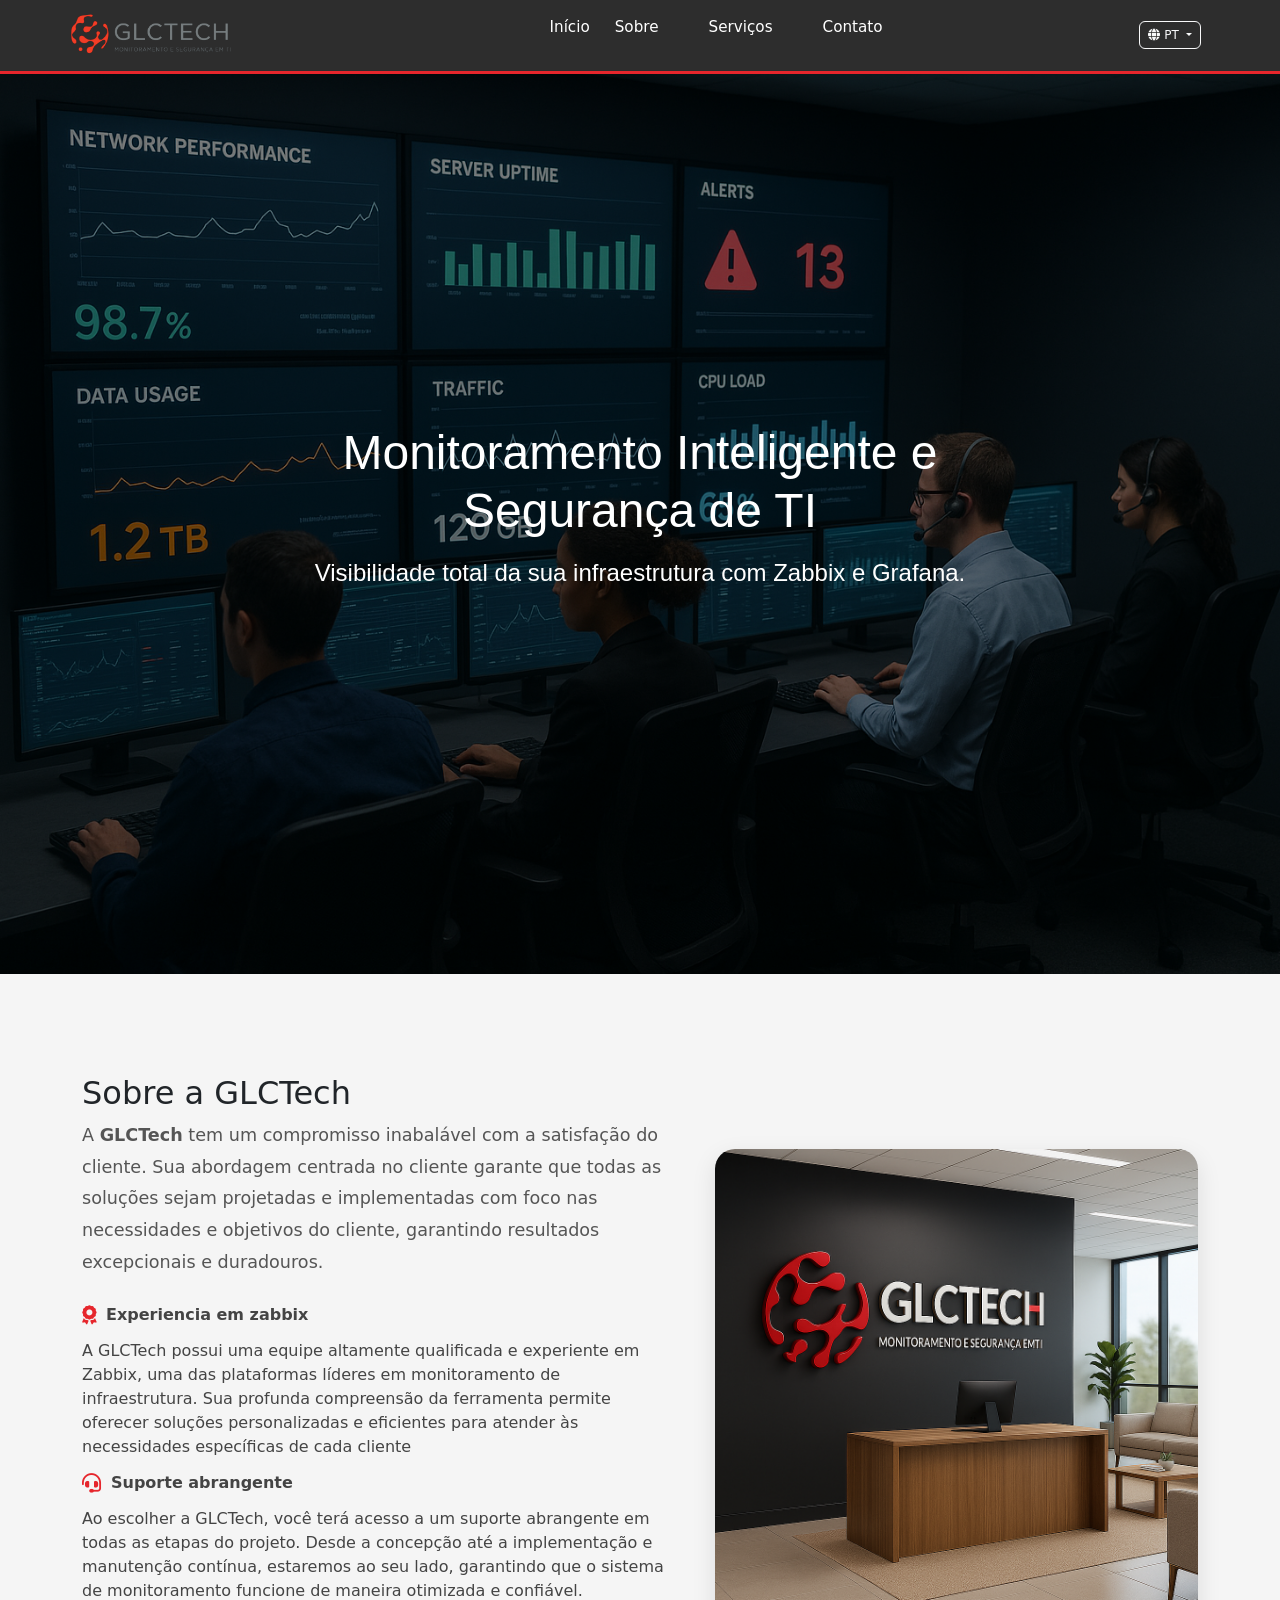
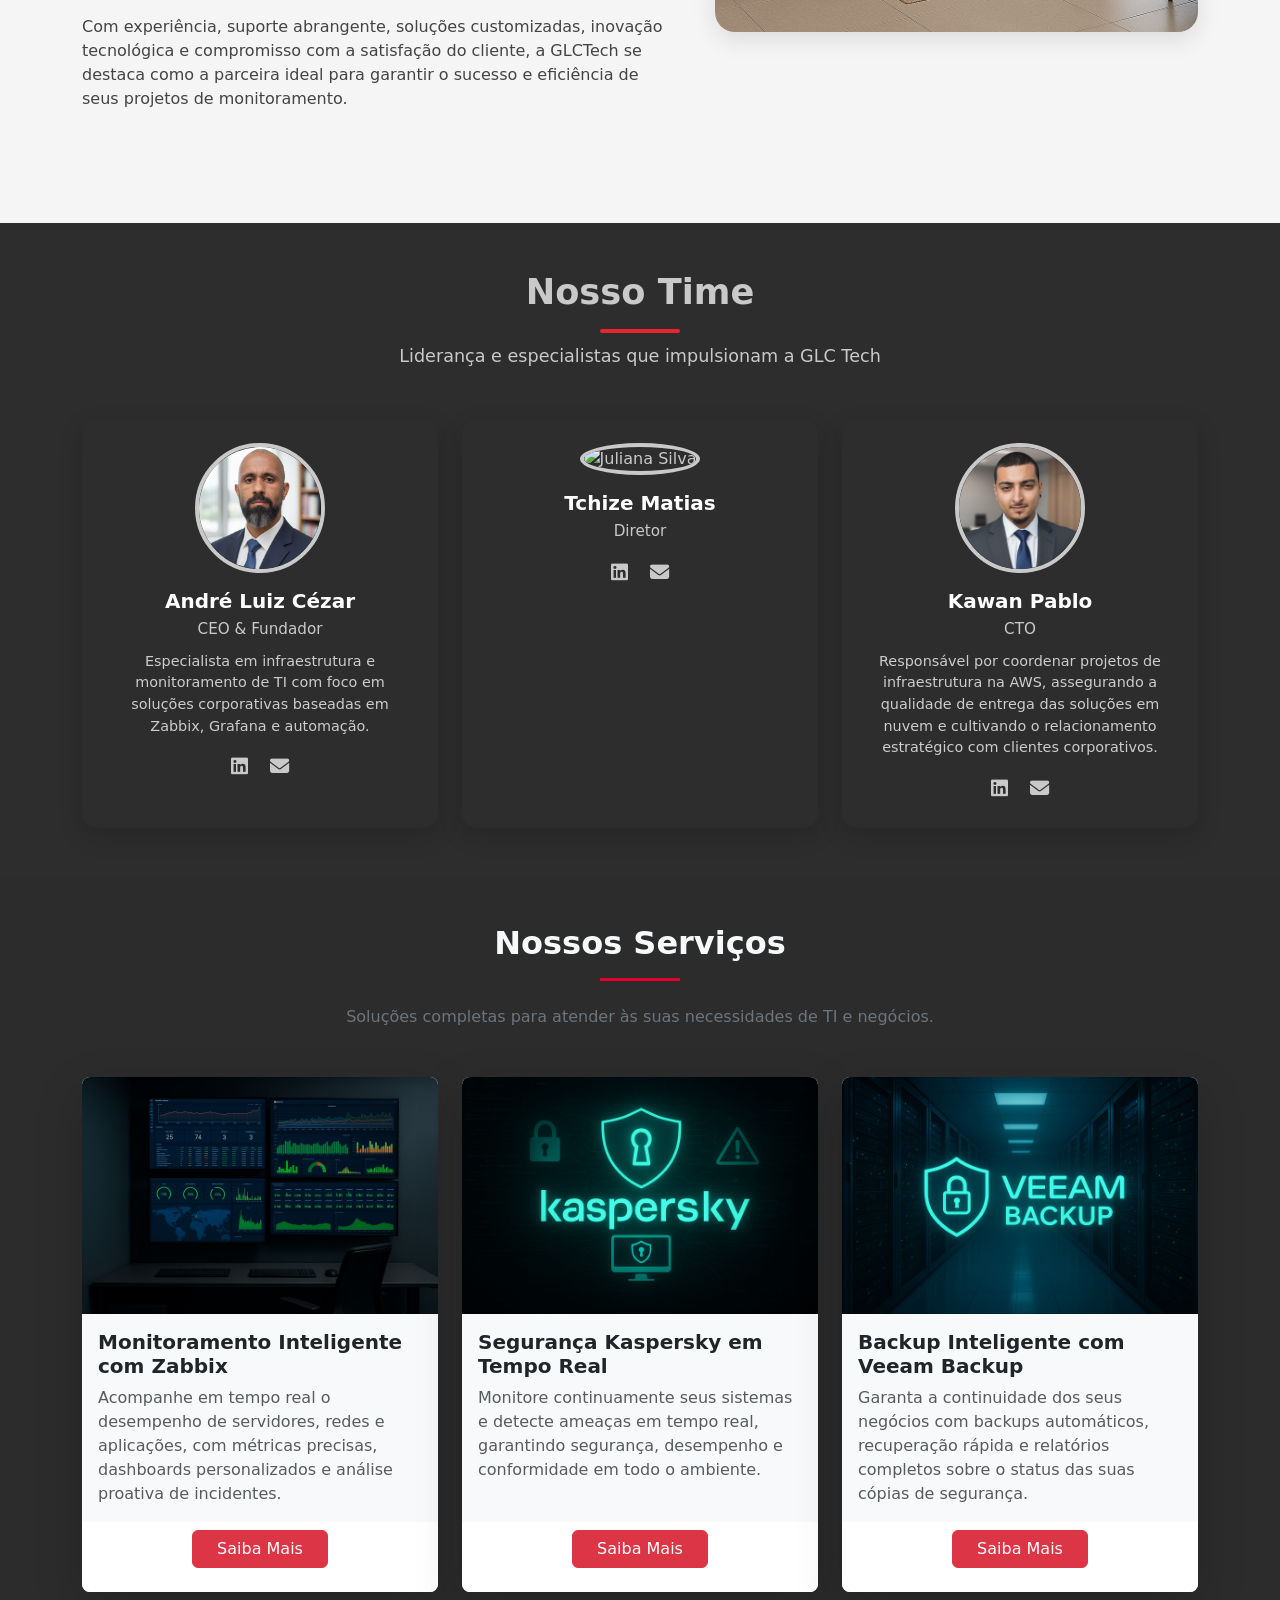
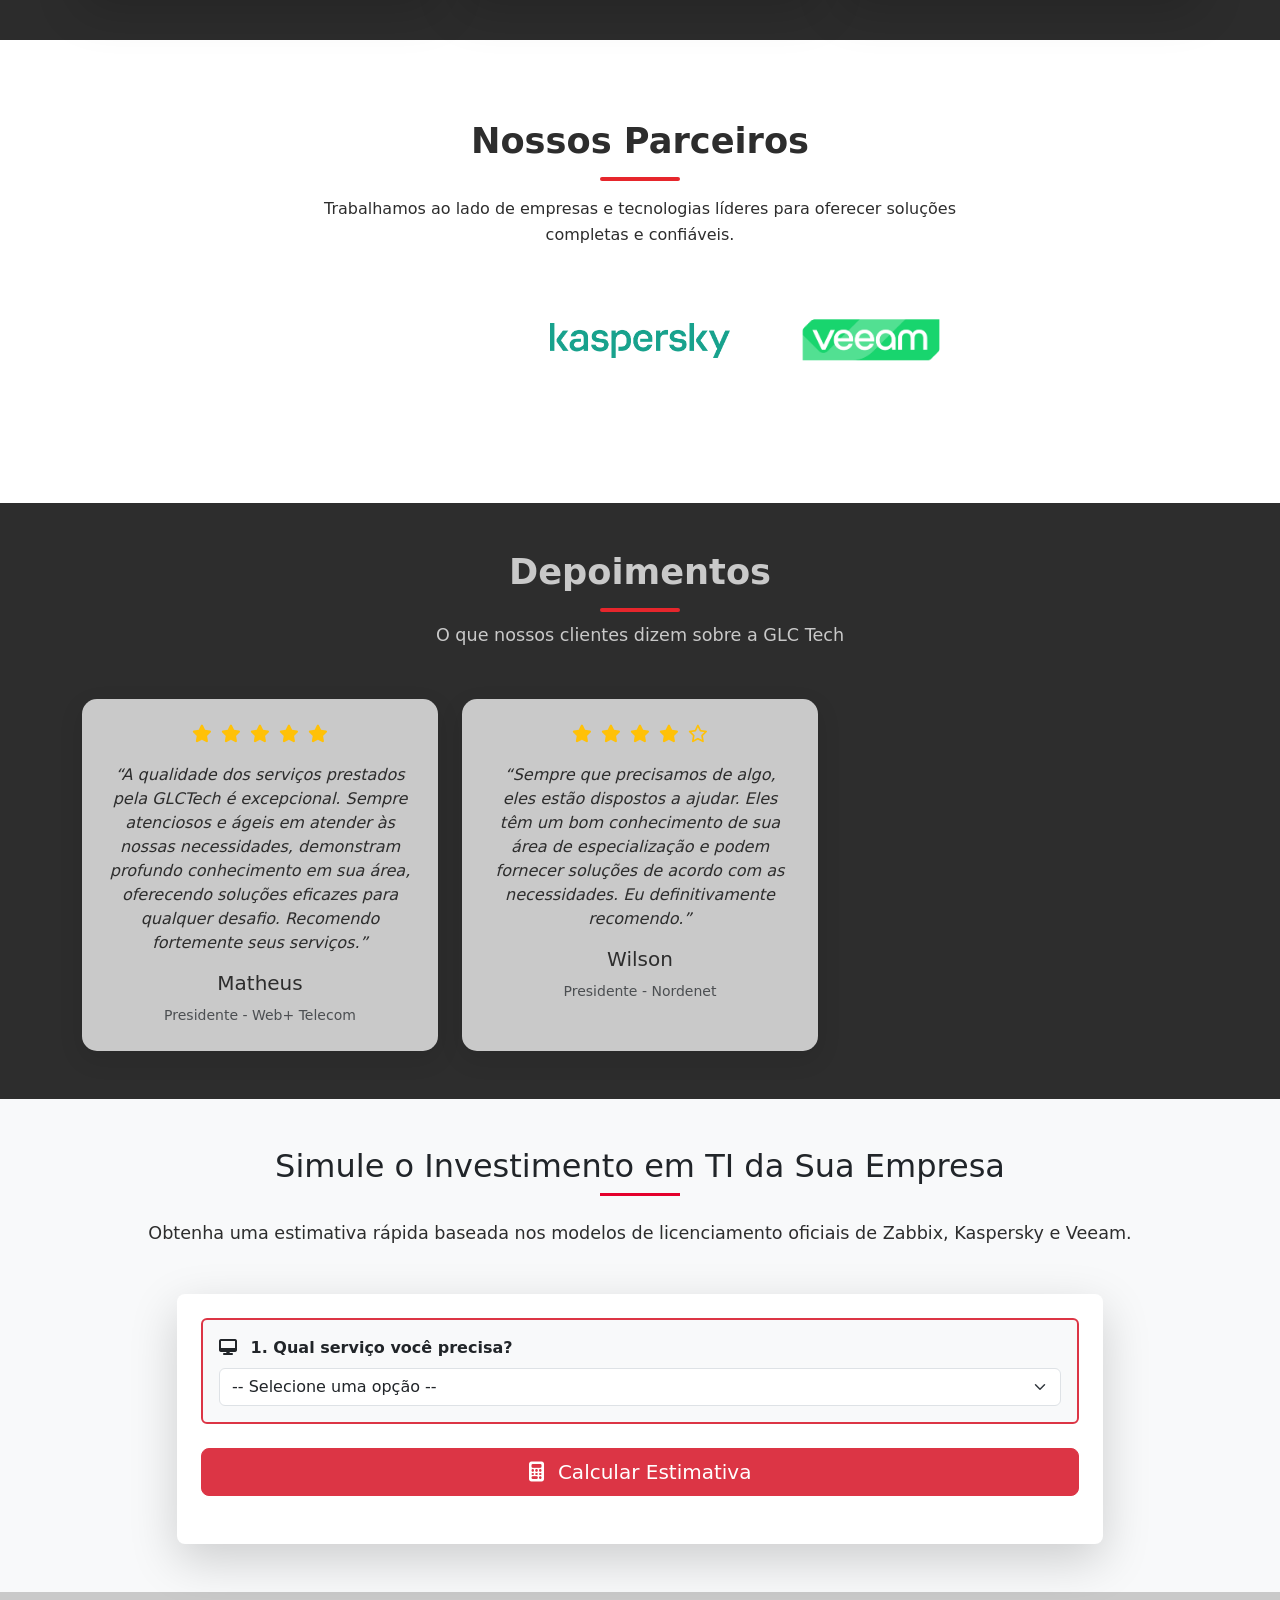
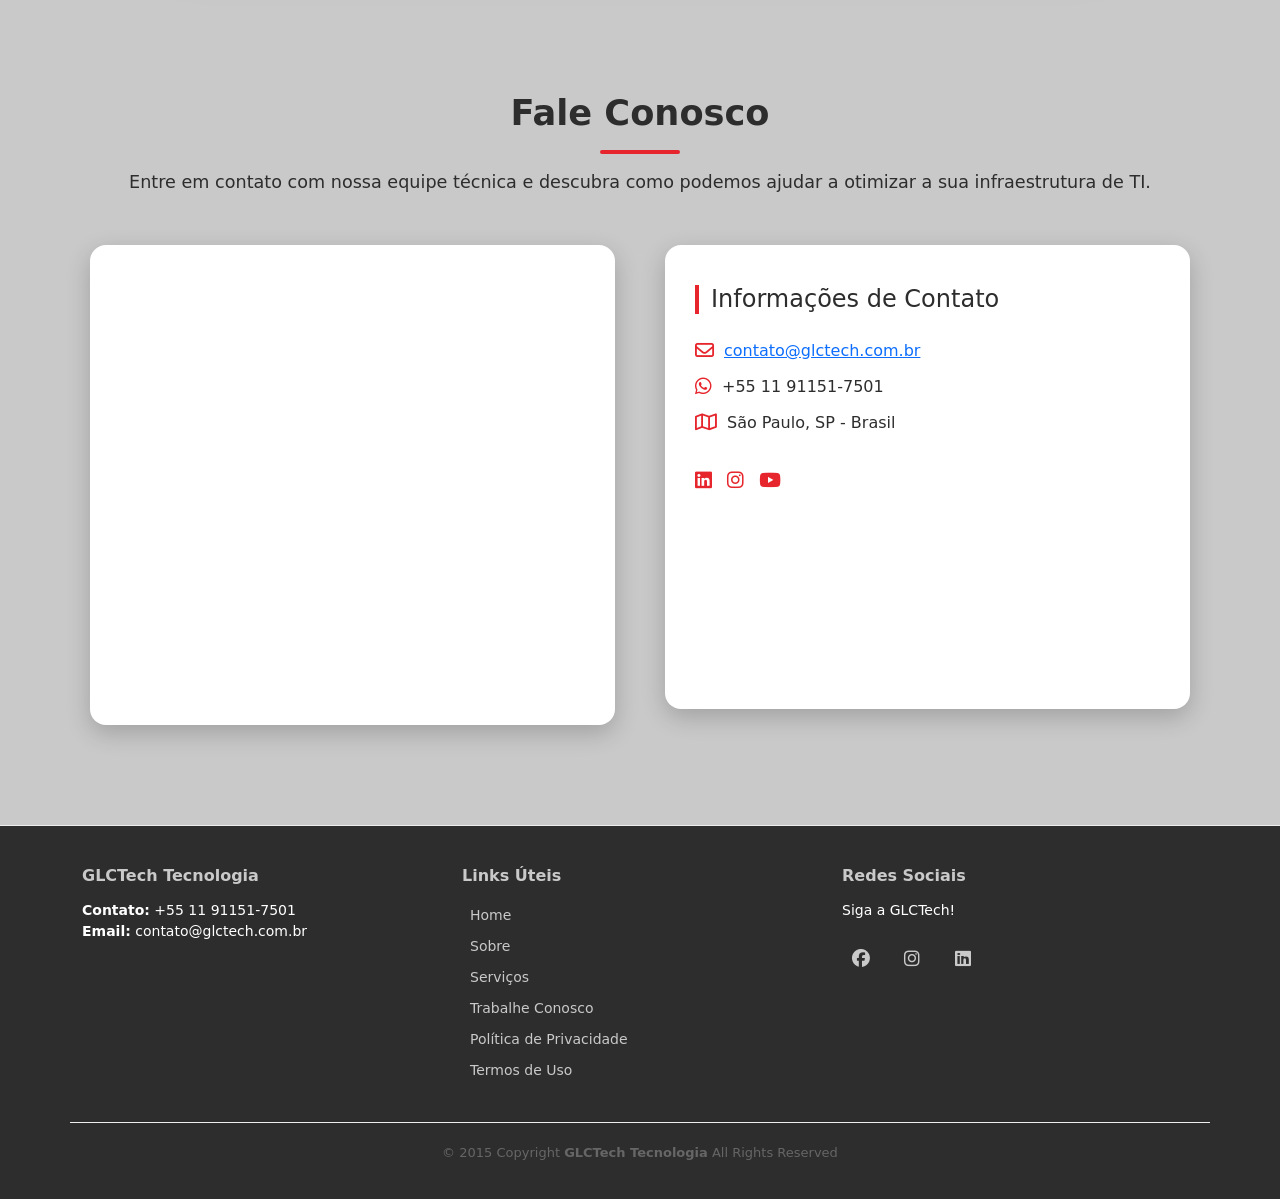
==== index.html @ 18b656df "Add files via upload" ====
<!DOCTYPE html>
<html lang="pt-BR">
<head>
  <meta charset="UTF-8" />
  <meta name="viewport" content="width=device-width, initial-scale=1" />
  <title>GLCTech Monitoramento e Segurança em TI</title>
  <link rel="stylesheet" href="./css/main.css" />
  <link rel="icon" href="./assets/logo/favicon.png" type="image/png" />
  <link rel="stylesheet" href="https://cdnjs.cloudflare.com/ajax/libs/font-awesome/6.5.0/css/all.min.css" />
  <link href="https://cdn.jsdelivr.net/npm/bootstrap@5.3.0/dist/css/bootstrap.min.css" rel="stylesheet">
  <link rel="stylesheet" href="https://cdnjs.cloudflare.com/ajax/libs/font-awesome/6.5.0/css/all.min.css">
  <meta name="viewport" content="width=device-width, initial-scale=1.0">
  <script defer src="./scripts/script.js"></script>
  <script src="https://cdn.jsdelivr.net/npm/bootstrap@5.3.0/dist/js/bootstrap.bundle.min.js"></script>

  
</head>
<body>



  

  <!-- ======= HEADER ======= -->

  
 <header class="header">
  <div class="header-container">
    <div class="logo">
      <img src="./assets/logo/logo.png" alt="GLCTECH">
    </div>

   


<!-- BOTÃO MENU HAMBÚRGUER -->
<button class="menu-toggle" aria-label="Abrir menu">
  <span></span>
  <span></span>
  <span></span>
</button>

    <!-- ======== MENU ========= -->
    <button class="menu-toggle" aria-label="Abrir menu">
  <span></span>
  <span></span>
  <span></span>
</button>

    <nav class="nav">
      <ul>
        <li><a href="#">Início</a></li>
        <li><a href="#about">Sobre</a></li>
        <li><a href="#team" hidden>Nosso Time</a></li>
        <li><a href="#services">Serviços</a></li>
        <li><a href="https://ty0ci.share.hsforms.com/2dDZ5-CdFTKektziqcbgsTQ" target="_blank" hidden>Trabalhe Conosco</a></li>
        <li><a href="#contact">Contato</a></li>
      </ul>
    </nav>
    
    <div class="dropdown me-3">
      <button class="btn btn-outline-light dropdown-toggle" type="button" data-bs-toggle="dropdown" aria-expanded="false" style="--bs-btn-padding-y: .25rem; --bs-btn-padding-x: .5rem; --bs-btn-font-size: .75rem;">
        <i class="fas fa-globe"></i> PT
      </button>
      <ul class="dropdown-menu dropdown-menu-end">
        <li><a class="dropdown-item active" href="#" data-lang="pt-BR">Português (PT-BR)</a></li>
        <li><a class="dropdown-item" href="./index_eng.html" data-lang="en-US">English (EN-US)</a></li>
      </ul>
    </div>
    </div>


    
</header>


  <main>
    <section id="hero" class="hero-slider" aria-label="Destaques principais">
      <article class="slide active" style="background-image: url('./assets/hero/noc.png');" aria-hidden="false">
        <div class="overlay"></div>
        <div class="hero-content">
          <h1>Monitoramento Inteligente e Segurança de TI</h1>
          <p>Visibilidade total da sua infraestrutura com Zabbix e Grafana.</p>
          <a href="#contact" class="btn" hidden>Entre em Contato</a>
        </div>
      </article>
      <article class="slide" style="background-image: url('images/slide2.jpg');" aria-hidden="true">
        <div class="overlay"></div>
        <div class="hero-content">
          <h1>Alertas em Tempo Real</h1>
          <p>Receba notificações imediatas sobre problemas críticos.</p>
          <a href="#contact" class="btn">Saiba Mais</a>
        </div>
      </article>
      <article class="slide" style="background-image: url('images/slide3.jpg');" aria-hidden="true">
        <div class="overlay"></div>
        <div class="hero-content">
          <h1>Relatórios Detalhados</h1>
          <p>Analise o desempenho da sua TI com gráficos claros e completos.</p>
          <a href="#services" class="btn">Veja Nossos Serviços</a>
        </div>
      </article>
      <button class="prev" aria-label="Slide anterior" hidden>&#10094;</button>
      <button class="next" aria-label="Próximo slide" hidden>&#10095;</button>
      <div class="dots" role="tablist">
        <span class="dot active" role="tab" aria-selected="true" tabindex="0" hidden></span>
        <span class="dot" role="tab" aria-selected="false" tabindex="-1" hidden></span>
        <span class="dot" role="tab" aria-selected="false" tabindex="-1" hidden></span>
      </div>
    </section>

    <!-- ======= ABOUT ======= -->

    <section id="about" class="about" aria-labelledby="about-title">
      <div class="container about-content">
        <article class="about-text" data-aos="fade-right">
          <h2 id="about-title" class="section-title">Sobre a GLCTech</h2>
            <p class="section-description">A <strong>GLCTech</strong> tem um compromisso inabalável com a satisfação do cliente. Sua abordagem centrada no cliente garante que todas as soluções sejam projetadas e implementadas com foco nas necessidades e objetivos do cliente, garantindo resultados excepcionais e duradouros.
          </p>
          <ul class="about-list" role="list">
            <li><i class="fa-solid fa-award"></i><strong>Experiencia em zabbix</strong></li><li><span>A GLCTech possui uma equipe altamente qualificada e experiente em Zabbix, uma das plataformas líderes em monitoramento de infraestrutura. Sua profunda compreensão da ferramenta permite oferecer soluções personalizadas e eficientes para atender às necessidades específicas de cada cliente</span></li>
            <li><i class="fa-solid fa-headset"></i><strong>Suporte abrangente</strong></li><li><span>Ao escolher a GLCTech, você terá acesso a um suporte abrangente em todas as etapas do projeto. Desde a concepção até a implementação e manutenção contínua, estaremos ao seu lado, garantindo que o sistema de monitoramento funcione de maneira otimizada e confiável.</span></li>
            <li> Com experiência, suporte abrangente, soluções customizadas, inovação tecnológica e compromisso com a satisfação do cliente, a GLCTech se destaca como a parceira ideal para garantir o sucesso e eficiência de seus projetos de monitoramento.</li>
          </ul>
        </article>
        <figure class="about-image" data-aos="fade-left">
          <img src="./assets/hero/escritorio.png"Equipe GLCTech monitorando sistemas" />
          <figcaption></figcaption>
        </figure>
      </div>
    </section>


    <!-- ======= Por que escolher a GLCTech ======= -->
<section id="why-glctech" class="why-section py-5" hidden>
  <div class="container">
    <div class="row align-items-center g-5">
      <!-- Imagem à esquerda -->
      <div class="col-lg-6" data-aos="fade-right">
        <img src="./assets/hero/business-8676529_1280.jpg" alt="Equipe GLCTech" class="img-fluid rounded-3 shadow-sm">
      </div>

      <!-- Conteúdo à direita -->
      <div class="col-lg-6" data-aos="fade-left">
        <div class="label text-uppercase mb-2">A Melhor Escolha</div>
        <h2 class="section-title mb-4">Por que escolher a <span>GLCTech</span></h2>

        <h5 class="fw-bold">Compromisso com a satisfação do cliente</h5>
        <p class="mb-4">
                Escolher a GLCTech é optar por uma parceira que entende que monitoramento vai muito além de alertas — trata-se de garantir a continuidade, a segurança e a eficiência dos negócios. Nossa missão é simplificar a gestão de infraestrutura, antecipar problemas e entregar soluções que realmente fazem diferença no dia a dia das empresas.        </p>

        <!-- Cards com ícones -->
        <div class="why-item d-flex align-items-start mb-4">
          <div class="icon me-3">
            <i class="fa-solid fa-user-check"></i>
          </div>
          <div>
            <h6 class="fw-bold">Especialização comprovada</h6>
            <p class="mb-0">
                 Com ampla experiência em Zabbix e outras tecnologias de monitoramento, a GLCTech domina todo o ciclo de implantação — da arquitetura à automação. Cada projeto é desenvolvido com base em boas práticas, análise de desempenho e integrações personalizadas que maximizam resultados.            </p>
          </div>
        </div>

        <div class="why-item d-flex align-items-start mb-4">
          <div class="icon me-3">
            <i class="fa-solid fa-chess"></i>
          </div>
          <div>
            <h6 class="fw-bold">Abordagem estratégica</h6>
            <p class="mb-0">
            Não entregamos apenas ferramentas: criamos estratégias de monitoramento sob medida, alinhadas aos objetivos de negócio do cliente. Nossa equipe trabalha para transformar dados em insights acionáveis, ajudando na tomada de decisões inteligentes e rápidas.
          </div>
        </div>

        <div class="why-item d-flex align-items-start mb-4">
          <div class="icon me-3">
            <i class="fa-solid fa-handshake"></i>
          </div>
          <div>
            <h6 class="fw-bold">Parceria de longo prazo</h6>
            <p class="mb-0">
            Acreditamos em relacionamentos duradouros. Por isso, oferecemos suporte técnico contínuo, atualizações proativas e acompanhamento próximo, garantindo que sua operação permaneça estável, segura e em constante evolução.          </div>
        </div>

        <div class="why-item d-flex align-items-start mb-4">
          <div class="icon me-3">
            <i class="fa-solid fa-crown"></i>
          </div>
          <div>
            <h6 class="fw-bold">Compromisso com a excelência</h6>
            <p class="mb-0">
            Na GLCTech, cada solução é planejada com qualidade, transparência e inovação. Nosso foco é entregar resultados mensuráveis, aumentar a produtividade da sua equipe e consolidar um ambiente de TI robusto e confiável.        </div>
          </div>
        <p class="mt-4">
Com expertise comprovada, suporte dedicado, soluções sob medida e inovação constante, a GLCTech se consolida como a parceira estratégica ideal para empresas que buscam alta performance, estabilidade e resultados duradouros em seus projetos de monitoramento.        </p>
      </div>
    </div>
  </div>
</section>

<!-- ============== TEAM ============-->

<section id="team" class="team py-5" >
  <div class="container">
    <h2 class="section-title text-center">Nosso Time</h2>
    <p class="section-subtitle text-center">Liderança e especialistas que impulsionam a GLC Tech</p>

    <div class="row g-4 justify-content-center">

      <!-- Card 1 -->
      <div class="col-md-4 col-sm-6">
        <div class="team-card text-center p-4 h-100">
          <div class="team-img mb-3">
            <img src="./assets/team/eu3.png" alt="André Luiz Cézar" class="img-fluid rounded-circle">
          </div>
          <h5 class="team-name">André Luiz Cézar</h5>
          <p class="team-role">CEO & Fundador</p>
          <p class="team-bio">Especialista em infraestrutura e monitoramento de TI com foco em soluções corporativas baseadas em Zabbix, Grafana e automação.</p>
          <div class="team-social mt-3">
            <a href="https://www.linkedin.com/in/andrelcezar/" aria-label="LinkedIn"><i class="fab fa-linkedin"></i></a>
            <a href="mailto:andre.cezar@glctech.com.br" aria-label="Email"><i class="fa-solid fa-envelope"></i></a>
          </div>
        </div>
      </div>

      <!-- Card 2 -->
      <div class="col-md-4 col-sm-6" >
        <div class="team-card text-center p-4 h-100">
          <div class="team-img mb-3">
            <img src="./assets/team/tchize.png" alt="Juliana Silva" class="img-fluid rounded-circle">
          </div>
          <h5 class="team-name">Tchize Matias</h5>
          <p class="team-role">Diretor</p>
          <p class="team-bio"></p>
          <div class="team-social mt-3">
            <a href="https://www.linkedin.com/in/tchize-i-do-devops/" aria-label="LinkedIn"><i class="fab fa-linkedin"></i></a>
            <a href="#" aria-label="Email"><i class="fa-solid fa-envelope"></i></a>
            
          </div>
        </div>
      </div>

      <!-- Card 3 -->
       <div class="col-md-4 col-sm-6">
        <div class="team-card text-center p-4 h-100">
          <div class="team-img mb-3">
            <img src="./assets/team/kawan.png" alt="Juliana Silva" class="img-fluid rounded-circle">
          </div>
          <h5 class="team-name">Kawan Pablo</h5>
          <p class="team-role">CTO</p>
          <p class="team-bio">Responsável por coordenar projetos de infraestrutura na AWS, assegurando a qualidade de entrega das soluções em nuvem e cultivando o relacionamento estratégico com clientes corporativos.</p>
          <div class="team-social mt-3">
             <a href="https://www.linkedin.com/in/kawan-pablo-a381b5292/" aria-label="LinkedIn"><i class="fab fa-linkedin"></i></a>
            <a href="mailto:kawan.pablo@glctech.com.br" aria-label="Email"><i class="fa-solid fa-envelope"></i></a>
            
          </div>
        </div>
      </div>

      
           <!-- <a href="#" aria-label="LinkedIn"><i class="fab fa-linkedin"></i></a>
            <a href="#" aria-label="GitHub"><i class="fab fa-github"></i></a>
            -->
          </div>
        </div>
      </div>

    </div>
  </div>
</section>
    
<!-- ======= Serviços ======= -->
<section id="services" class="py-5 text-center text-light" style="background-color: #2c2c2c;">
  <div class="container">
    <h2 class="fw-bold mb-3">Nossos Serviços</h2>
    <div class="mx-auto mb-4" style="width: 80px; height: 3px; background-color: #E4002B;"></div>
    <p class="text-secondary mb-5">
      Soluções completas para atender às suas necessidades de TI e negócios.
    </p>

    <div class="row g-4">
      <!-- Card 1 -->
      <div class="col-md-4">
        <div class="card h-100 shadow-lg border-0 rounded-3 overflow-hidden">
          <img src="./assets/services/monitoring.png" class="card-img-top" alt="Segurança de Redes">
          <div class="card-body bg-light text-start">
            <h5 class="card-title text-dark fw-semibold">Monitoramento Inteligente com Zabbix</h5>
            <p class="card-text text-muted">
              Acompanhe em tempo real o desempenho de servidores, redes e aplicações, com métricas precisas, dashboards personalizados e análise proativa de incidentes.
            </p>
          </div>
          <div class="card-footer bg-white border-0 text-center pb-4">
            <a href="./zabbix.html" target="_blank" class="btn btn-danger px-4">Saiba Mais</a>
          </div>
        </div>
      </div>

      <!-- Card 2 -->
      <div class="col-md-4">
        <div class="card h-100 shadow-lg border-0 rounded-3 overflow-hidden">
          <img src="./assets/services/kaspersky.png" class="card-img-top" alt="Segurança de Redes">
          <div class="card-body bg-light text-start">
            <h5 class="card-title text-dark fw-semibold">Segurança Kaspersky em Tempo Real</h5>
            <p class="card-text text-muted">
              Monitore continuamente seus sistemas e detecte ameaças em tempo real, garantindo segurança, desempenho e conformidade em todo o ambiente.
            </p>
          </div>
          <div class="card-footer bg-white border-0 text-center pb-4">
            <a href="./kaspersky.html" class="btn btn-danger px-4" target="_blank">Saiba Mais</a>
          </div>
        </div>
      </div>

      <!-- Card 3 -->
      <div class="col-md-4">
        <div class="card h-100 shadow-lg border-0 rounded-3 overflow-hidden">
          <img src="./assets/services/veeam.png" class="card-img-top" alt="Consultoria em TI">
          <div class="card-body bg-light text-start">
            <h5 class="card-title text-dark fw-semibold">Backup Inteligente com Veeam Backup</h5>
            <p class="card-text text-muted">
              Garanta a continuidade dos seus negócios com backups automáticos, recuperação rápida e relatórios completos sobre o status das suas cópias de segurança.
            </p>
          </div>
          <div class="card-footer bg-white border-0 text-center pb-4">
            <a href="./veeam.html" class="btn btn-danger px-4" target="_blank">Saiba Mais</a>
          </div>
        </div>
      </div>
    </div>
  </div>
</section>
</section>





     <!-- ======= PARTNERS ======= -->

    <section id="partners" class="partners" aria-labelledby="partners-title">
      <div class="container">
        <h2 id="partners-title" class="section-title">Nossos Parceiros</h2>
        <p class="section-subtitle">Trabalhamos ao lado de empresas e tecnologias líderes para oferecer soluções completas e confiáveis.</p>
        <div class="partners-logos" role="list">
          <div class="partner" role="listitem"><img src="" alt="Parceiro 1" hidden/></div>
          <div class="partner" role="listitem"><img src="" alt="Parceiro 2" hidden/></div>
          <div class="partner" role="listitem"><img src="./assets/partner/client-2.png" alt="Parceiro 3" /></div>
          <div class="partner" role="listitem"><img src="./assets/partner/client-4.png" alt="Parceiro 4" /></div>
          <div class="partner" role="listitem"><img src="" alt="Parceiro 5" hidden/></div>
          <div class="partner" role="listitem"><img src="" alt="Parceiro 6" hidden/></div>
          
        </div>
      </div>
    </section>


    <!-- ========= Testmonials ===========-->



    <section id="testimonials" class="testimonials py-5">
  <div class="container">
    <h2 class="section-title text-center">Depoimentos</h2>
    <p class="section-subtitle text-center">O que nossos clientes dizem sobre a GLC Tech</p>

    <div class="col-md-4" hidden>
        <div class="testimonial-card text-center p-4 h-100">
          <div class="stars mb-3">
            <i class="fas fa-star text-warning"></i>
            <i class="fas fa-star text-warning"></i>
            <i class="fas fa-star text-warning"></i>
            <i class="fas fa-star text-warning"></i>
            <i class="far fa-star text-warning"></i>
          </div>
          <p class="testimonial-text">
            “Sempre que precisamos de algo, eles estão dispostos a ajudar. Eles têm um bom conhecimento de sua área de especialização e podem fornecer soluções de acordo com as necessidades. Eu definitivamente recomendo.”
          </p>
          <h5 class="mt-3">Wilson</h5>
          <small class="text-muted">Presidente - Nordenet</small>
        </div>
      </div>

    <div class="row g-4">
      <div class="col-md-4">
        <div class="testimonial-card text-center p-4 h-100">
          <div class="stars mb-3">
            <i class="fas fa-star text-warning"></i>
            <i class="fas fa-star text-warning"></i>
            <i class="fas fa-star text-warning"></i>
            <i class="fas fa-star text-warning"></i>
            <i class="fas fa-star text-warning"></i>
          </div>
          <p class="testimonial-text">
            “A qualidade dos serviços prestados pela GLCTech é excepcional. Sempre atenciosos e ágeis em atender às nossas necessidades, demonstram profundo conhecimento em sua área, oferecendo soluções eficazes para qualquer desafio. Recomendo fortemente seus serviços.”
          </p>
          <h5 class="mt-3">Matheus</h5>
          <small class="text-muted">Presidente - Web+ Telecom</small>
        </div>
      </div>

      <div class="col-md-4">
        <div class="testimonial-card text-center p-4 h-100">
          <div class="stars mb-3">
            <i class="fas fa-star text-warning"></i>
            <i class="fas fa-star text-warning"></i>
            <i class="fas fa-star text-warning"></i>
            <i class="fas fa-star text-warning"></i>
            <i class="far fa-star text-warning"></i>
          </div>
          <p class="testimonial-text">
            “Sempre que precisamos de algo, eles estão dispostos a ajudar. Eles têm um bom conhecimento de sua área de especialização e podem fornecer soluções de acordo com as necessidades. Eu definitivamente recomendo.”
          </p>
          <h5 class="mt-3">Wilson</h5>
          <small class="text-muted">Presidente - Nordenet</small>
        </div>
      </div>

      <div class="col-md-4" hidden>
        <div class="testimonial-card text-center p-4 h-100">
          <div class="stars mb-3">
            <i class="fas fa-star text-warning"></i>
            <i class="fas fa-star text-warning"></i>
            <i class="fas fa-star text-warning"></i>
            <i class="fas fa-star text-warning"></i>
            <i class="fas fa-star-half-alt text-warning"></i>
          </div>
          <p class="testimonial-text">
            “Excelente consultoria. Além do monitoramento, nos ajudaram a otimizar custos e melhorar a segurança de rede com Kaspersky.”
          </p>
          <h5 class="mt-3">Juliana Pires</h5>
          <small class="text-muted">CTO — GlobalSystems</small>
        </div>
      </div>
    </div>
  </div>
</section>

<!-- ========= BLOG =========== -->

<section id="blog" class="blog-section" aria-labelledby="blog-title" hidden>
  <div class="container">
    <h2 id="blog-title" class="section-title">Últimas Novidades</h2>
    <p class="section-subtitle">
      Confira artigos, tutoriais e insights sobre monitoramento, segurança e infraestrutura de TI.
    </p>

    <div class="row g-4" id="rss-blog-posts">

      <div class="col-lg-4 col-md-6">
        <article class="blog-post-card h-100">
          <div class="card-body">
            <span class="post-date">01 de Janeiro, 2025</span>
            <h5 class="card-title">Título de Exemplo do Post do Blog</h5>
            <p class="card-text">
              Este é um resumo da postagem. O script de leitura do RSS Feed irá preencher este conteúdo dinamicamente com os últimos posts do seu blog.
            </p>
            <a href="URL_DO_POST_AQUI" class="read-more" target="_blank">
              Leia Mais <i class="fa-solid fa-arrow-right-long"></i>
            </a>
          </div>
        </article>
      </div>

      <div class="col-lg-4 col-md-6">
        <article class="blog-post-card h-100">
          <div class="card-body">
            <span class="post-date">15 de Dezembro, 2024</span>
            <h5 class="card-title">Como Implementar Monitoramento Zabbix Eficiente</h5>
            <p class="card-text">
              Descubra os passos essenciais e as melhores práticas para uma implementação de sucesso, garantindo visibilidade total da sua infraestrutura.
            </p>
            <a href="#" class="read-more" target="_blank">
              Leia Mais <i class="fa-solid fa-arrow-right-long"></i>
            </a>
          </div>
        </article>
      </div>

      <div class="col-lg-4 col-md-6">
        <article class="blog-post-card h-100">
          <div class="card-body">
            <span class="post-date">28 de Novembro, 2024</span>
            <h5 class="card-title">As Novidades em Segurança Cibernética para 2025</h5>
            <p class="card-text">
              Preparamos um resumo das principais tendências e desafios que as empresas enfrentarão no próximo ano e como se proteger.
            </p>
            <a href="#" class="read-more" target="_blank">
              Leia Mais <i class="fa-solid fa-arrow-right-long"></i>
            </a>
          </div>
        </article>
      </div>
    </div>
    <div class="text-center mt-5">
      <a href="URL_DO_SEU_BLOG_COMPLETO" class="btn btn-danger px-4 py-2" target="_blank" style="background-color: var(--red); color: var(--white);">
        Ver Todos os Posts <i class="fa-solid fa-book-open-reader ms-2"></i>
      </a>
    </div>

  </div>
</section>


<!-- =========CALCULADORA ========-->


<section id="calculator" class="py-5" style="background-color: #f8f9fa;">
  <div class="container">
    <h2 class="section-title text-center">Simule o Investimento em TI da Sua Empresa</h2>
    <div class="mx-auto mb-4" style="width: 80px; height: 3px; background-color: #E4002B;"></div>
    <p class="section-subtitle text-center mb-5">
      Obtenha uma estimativa rápida baseada nos modelos de licenciamento oficiais de Zabbix, Kaspersky e Veeam.
    </p>

    <div class="row justify-content-center">
      <div class="col-lg-10">
        <div class="card p-4 shadow-lg border-0 rounded-3">
          <form id="serviceCalculatorForm">
            <div class="row g-4 mb-4">
              <div class="col-md-12">
                <div class="card h-100 p-3 bg-light border-danger border-2">
                  <label for="serviceType" class="form-label fw-bold"><i class="fas fa-desktop me-2"></i> 1. Qual serviço você precisa?</label>
                  <select class="form-select" id="serviceType" required>
                    <option value="">-- Selecione uma opção --</option>
                    <option value="zabbix">Monitoramento Zabbix (Serviço)</option>
                    <option value="kaspersky">Segurança Kaspersky (Licença)</option>
                    <option value="veeam">Backup Veeam (Licença VUL)</option>
                  </select>
                </div>
              </div>

              <div class="col-md-12" id="environmentFieldContainer" style="display: none;">
                <div class="card h-100 p-3 bg-light border-danger border-2">
                  <label for="environmentType" class="form-label fw-bold"><i class="fas fa-cloud me-2"></i> 2. Qual o ambiente de monitoramento?</label>
                  <select class="form-select" id="environmentType">
                    <option value="">-- Selecione o ambiente --</option>
                    <option value="onpremises">On-premises (Local)</option>
                    <option value="cloud">Cloud (AWS, Azure, GCP)</option>
                  </select>
                </div>
              </div>
            </div>
            
            <div id="zabbixFieldsContainer" style="display: none;">
                <h4 class="text-danger mb-3 mt-4">Detalhes do Serviço Zabbix</h4>

                <div id="zabbixOnPremFields" style="display: none;" class="row g-3 mb-4 p-3 border rounded">
                    <label class="form-label fw-bold text-dark"><i class="fas fa-server me-2"></i> 3. Ativos para Monitoramento (On-premises)</label>
                    <div class="col-md-3">
                        <label for="qtdServersOnPrem" class="form-label">Servidores (OS/VMs)</label>
                        <input type="number" class="form-control" id="qtdServersOnPrem" min="0" value="0">
                    </div>
                    <div class="col-md-3">
                        <label for="qtdRouters" class="form-label">Roteadores/Switches</label>
                        <input type="number" class="form-control" id="qtdRouters" min="0" value="0">
                    </div>
                    <div class="col-md-3">
                        <label for="qtdServices" class="form-label">Serviços/Aplicações</label>
                        <input type="number" class="form-control" id="qtdServices" min="0" value="0">
                    </div>
                    <div class="col-md-3">
                        <label for="qtdLinks" class="form-label">Links de Internet</label>
                        <input type="number" class="form-control" id="qtdLinks" min="0" value="0">
                    </div>
                    <div class="col-md-12 mt-3">
                      <small class="text-muted">A quantidade de ativos define o número estimado de dias de implementação (consultoria).</small>
                    </div>
                </div>

                <div id="zabbixCloudFields" style="display: none;" class="row g-3 mb-4 p-3 border rounded">
                    <label class="form-label fw-bold text-dark"><i class="fas fa-cloud me-2"></i> 3. Ativos para Monitoramento (Cloud)</label>
                    <div class="col-md-6">
                        <label for="qtdServersCloud" class="form-label">Servidores/Instâncias (EC2, VMs, etc.)</label>
                        <input type="number" class="form-control" id="qtdServersCloud" min="0" value="0">
                    </div>
                    <div class="col-md-12 mt-3">
                      <small class="text-muted">Inclui a complexidade de integração com APIs Cloud e recursos críticos.</small>
                    </div>
                </div>
            </div>

            <div id="kasperskyFields" style="display: none;" class="p-3 border rounded mb-4">
                <h4 class="text-danger mb-3 mt-0">Detalhes do Licenciamento Kaspersky (Portfólio PME/Corporativo)</h4>
                <div class="row g-3">
                    <div class="col-md-6">
                        <label for="qtdKasperskyEndpoints" class="form-label fw-bold"><i class="fas fa-users me-2"></i> 3. Quantidade de Endpoints/Usuários</label>
                        <input type="number" class="form-control" id="qtdKasperskyEndpoints" min="1" value="10">
                        <small class="text-muted">A licença Small Business Security é indicada para até 25 usuários. Acima, use as opções Next.</small>
                    </div>
                    <div class="col-md-6">
                        <label for="kasperskyTier" class="form-label fw-bold"><i class="fas fa-shield-alt me-2"></i> 4. Nível de Proteção (Tier)</label>
                        <select class="form-select" id="kasperskyTier">
                            <option value="0.5">Small Business Security (Proteção Básica, Até 25 Usuários)</option>
                            <option value="1.0">Next EDR Foundations (Proteção Essencial e Gerenciamento)</option>
                            <option value="1.5">Next EDR Optimum (EDR, Controle e Automação)</option>
                            <option value="2.0">Next XDR Optimum (Segurança Híbrida e XDR Avançado)</option>
                        </select>
                    </div>
                    <div class="col-md-6">
                      <label for="kasperskyPeriod" class="form-label fw-bold"><i class="fas fa-calendar-alt me-2"></i> 5. Período de Licenciamento (em Anos)</label>
                      <input type="number" class="form-control" id="kasperskyPeriod" min="1" max="3" value="1">
                    </div>
                </div>
            </div>

            <div id="veeamFields" style="display: none;" class="p-3 border rounded mb-4">
                <h4 class="text-danger mb-3 mt-0">Detalhes do Licenciamento Veeam (VUL)</h4>
                <div class="row g-3">
                    <div class="col-md-6">
                        <label for="qtdVeeamVMs" class="form-label fw-bold"><i class="fas fa-server me-2"></i> 3. VMs, Servidores Físicos ou Cloud</label>
                        <input type="number" class="form-control" id="qtdVeeamVMs" min="0" value="10">
                        <small class="text-muted">1 Workload = 1 Licença VUL.</small>
                    </div>
                    <div class="col-md-6">
                        <label for="qtdVeeamWorkstations" class="form-label fw-bold"><i class="fas fa-desktop me-2"></i> 4. Workstations / Endpoints</label>
                        <input type="number" class="form-control" id="qtdVeeamWorkstations" min="0" value="0">
                        <small class="text-muted">3 Workstations = 1 Licença VUL.</small>
                    </div>
                    
                    <div class="col-md-6">
                        <label for="veeamTier" class="form-label fw-bold"><i class="fas fa-layer-group me-2"></i> 5. Nível de Edição (Veeam Data Platform)</label>
                        <select class="form-select" id="veeamTier">
                            <option value="1.0">Foundation (Backup Essencial)</option>
                            <option value="1.5">Advanced (Recursos Estendidos e Imutabilidade)</option>
                            <option value="2.0">Premium (Máxima Funcionalidade e Recuperação Instantânea)</option>
                        </select>
                    </div>
                    
                    <div class="col-md-6">
                      <label for="veeamPeriod" class="form-label fw-bold"><i class="fas fa-calendar-alt me-2"></i> 6. Período de Licenciamento (em Anos)</label>
                      <input type="number" class="form-control" id="veeamPeriod" min="1" max="5" value="1">
                    </div>
                </div>
            </div>

            <div class="d-grid mb-4">
              <button type="submit" class="btn btn-danger btn-lg"><i class="fas fa-calculator me-2"></i> Calcular Estimativa</button>
            </div>
          </form>

          <div id="calculationResult" class="mt-4 p-4 rounded text-center border-danger border-3" style="display: none; background-color: #fff3f3;">
            <h4 class="text-dark fw-bold">Seu Investimento Estimado:</h4>
            <p class="h1 text-danger fw-bolder" id="estimatedValue">R$ 0,00</p>
            <p class="small text-muted mt-3" id="resultNote">
              * Este valor é uma **estimativa inicial**. Para um orçamento oficial e detalhado, entre em contato.
            </p>
            <a href="#contact" class="btn btn-outline-danger btn-sm mt-2"><i class="fas fa-paper-plane me-2"></i> Solicitar Orçamento Oficial</a>
          </div>
        </div>
      </div>
    </div>
  </div>
</section>

     <!-- ======= CONTACT ======= -->

    <section id="contact" class="contact" aria-labelledby="contact-title">
      <div class="container">
        <h2 id="contact-title" class="section-title">Fale Conosco</h2>
        <p class="section-subtitle">Entre em contato com nossa equipe técnica e descubra como podemos ajudar a otimizar a sua infraestrutura de TI.</p>
        <div class="contact-grid">
          <form class="contact-form" aria-label="Formulário de contato">
            <script src="https://js.hsforms.net/forms/embed/50295618.js" defer></script>
            <div class="hs-form-frame" data-region="na1" data-form-id="f978a146-9f87-4953-95b5-b3caadb49530" data-portal-id="50295618"></div>
          </form>
          <address class="contact-info" aria-label="Informações de contato">
            <h3>Informações de Contato</h3>
            <ul>
              <li><i class="fa-regular fa-envelope"></i> <a href="mailto:contato@glctech.com.br">contato@glctech.com.br</a></li>
              <li><i class="fa-brands fa-whatsapp"></i> +55 11 91151-7501</li>
              <li><i class="fa-regular fa-map"></i></i> São Paulo, SP - Brasil</li>
            </ul>
            <div class="socials" role="list">
              <a href="#" aria-label="LinkedIn" role="listitem"><i class="fab fa-linkedin"></i></a>
              <a href="#" aria-label="Instagram" role="listitem"><i class="fab fa-instagram"></i></a>
              <a href="#" aria-label="YouTube" role="listitem"><i class="fab fa-youtube"></i></a>
            </div>
          </address>
        </div>
      </div>
    </section>
  </main>

<!-- ========= SCRIPT CALCULADORA ======-->


<script>
  document.addEventListener('DOMContentLoaded', () => {
    const form = document.getElementById('serviceCalculatorForm');
    const resultDiv = document.getElementById('calculationResult');
    const estimatedValueEl = document.getElementById('estimatedValue');
    const serviceTypeSelect = document.getElementById('serviceType');
    const environmentFieldContainer = document.getElementById('environmentFieldContainer');
    const environmentTypeSelect = document.getElementById('environmentType');
    const resultNoteEl = document.getElementById('resultNote');

    // Zabbix Elements
    const zabbixFieldsContainer = document.getElementById('zabbixFieldsContainer');
    const zabbixOnPremFields = document.getElementById('zabbixOnPremFields');
    const qtdServersOnPrem = document.getElementById('qtdServersOnPrem');
    const qtdRouters = document.getElementById('qtdRouters');
    const qtdServices = document.getElementById('qtdServices');
    const qtdLinks = document.getElementById('qtdLinks');
    const zabbixCloudFields = document.getElementById('zabbixCloudFields');
    const qtdServersCloud = document.getElementById('qtdServersCloud');

    // Kaspersky Elements
    const kasperskyFields = document.getElementById('kasperskyFields');
    const qtdKasperskyEndpoints = document.getElementById('qtdKasperskyEndpoints');
    const kasperskyTier = document.getElementById('kasperskyTier');
    const kasperskyPeriod = document.getElementById('kasperskyPeriod');

    // Veeam Elements
    const veeamFields = document.getElementById('veeamFields');
    const qtdVeeamVMs = document.getElementById('qtdVeeamVMs');
    const qtdVeeamWorkstations = document.getElementById('qtdVeeamWorkstations');
    const veeamPeriod = document.getElementById('veeamPeriod');
    const veeamTier = document.getElementById('veeamTier'); 
    
    // --- Funções de Visibilidade ---
    function hideAllConditionalFields() {
      environmentFieldContainer.style.display = 'none';
      zabbixFieldsContainer.style.display = 'none';
      zabbixOnPremFields.style.display = 'none';
      zabbixCloudFields.style.display = 'none';
      kasperskyFields.style.display = 'none';
      veeamFields.style.display = 'none';
      // Desabilita "required" para garantir que o formulário submeta corretamente
      environmentTypeSelect.required = false;
    }

    // Listener principal (Tipo de Serviço)
    serviceTypeSelect.addEventListener('change', () => {
      const selectedService = serviceTypeSelect.value;
      
      hideAllConditionalFields();
      resultDiv.style.display = 'none'; 
      
      environmentTypeSelect.value = ''; 

      if (selectedService === 'zabbix') {
        environmentFieldContainer.style.display = 'block';
        environmentTypeSelect.required = true;
        zabbixFieldsContainer.style.display = 'block';
      } else if (selectedService === 'kaspersky') {
        kasperskyFields.style.display = 'block';
      } else if (selectedService === 'veeam') {
        veeamFields.style.display = 'block';
      }
    });

    // Listener de Ambiente Zabbix
    environmentTypeSelect.addEventListener('change', () => {
        const environmentType = environmentTypeSelect.value;
        zabbixOnPremFields.style.display = 'none';
        zabbixCloudFields.style.display = 'none';
        resultDiv.style.display = 'none';

        if (environmentType === 'onpremises') {
            zabbixOnPremFields.style.display = 'flex';
        } else if (environmentType === 'cloud') {
            zabbixCloudFields.style.display = 'flex';
        }
    });


    form.addEventListener('submit', function(event) {
      event.preventDefault();

      const serviceType = serviceTypeSelect.value;
      let totalCost = 0;
      let resultNoteText = "";

      // =========================================================================
      // --- ⚠️ DEFINIÇÕES DE PREÇOS (BRL) - AJUSTE CONFORME OS VALORES OFICIAIS ---
      // =========================================================================
      
      // ZABBIX (Serviços e Implementação)
      const DAILY_RATE_BRL = 4000; 
      const SUPPORT_TIER_S = 800; 
      const SUPPORT_TIER_M = 1500; 
      const SUPPORT_TIER_L = 2500; 
      const THRESHOLD_SMALL = 10;
      const THRESHOLD_MEDIUM = 25;
      const DAYS_SMALL = 5; 
      const DAYS_MEDIUM = 10;
      const DAYS_LARGE = 15;


      // KASPERSKY (Licenças) - Custo ANUAL (BRL) por Endpoint/Usuário
      const COST_KASPERSKY_SMALL_BUSINESS_YEAR = 150.00; // NOVO VALOR (Mais baixo)
      const COST_KASPERSKY_FOUNDATIONS_YEAR = 280.00;
      const COST_KASPERSKY_OPTIMUM_YEAR = 450.00;
      const COST_KASPERSKY_XDR_YEAR = 600.00;
      const KASPERSKY_MIN_LICENSES = 10;
      const KASPERSKY_SMALL_BUSINESS_MAX = 25; // Adicionado limite para Small Business

      // VEEAM (Licenças VUL)
      const VUL_PACK_SIZE = 10;
      const WORKSTATION_FACTOR = 3; 
      const COST_VEEAM_VUL_PACK_YEAR_STANDARD = 4200.00; 
      const VEEAM_MULTIPLIER_STANDARD = 1.0; 
      const VEEAM_MULTIPLIER_ENTERPRISE = 1.5; 
      const VEEAM_MULTIPLIER_ENTERPRISE_PLUS = 2.0; 
      // =========================================================================
      
      if (serviceType === 'zabbix') {
        let totalAssets = 0;
        let implementationDays = 0;
        let monthlySupportCost = 0;
        
        const environmentType = environmentTypeSelect.value;

        if (!environmentType) {
            alert("Por favor, selecione o ambiente (Cloud ou On-premises).");
            return;
        }

        if (environmentType === 'onpremises') {
            const servers = parseInt(qtdServersOnPrem.value) || 0;
            const routers = parseInt(qtdRouters.value) || 0;
            const services = parseInt(qtdServices.value) || 0;
            const links = parseInt(qtdLinks.value) || 0;

            totalAssets = servers + routers + services + links;
            monthlySupportCost = (totalAssets <= THRESHOLD_SMALL) ? SUPPORT_TIER_S : (totalAssets <= THRESHOLD_MEDIUM ? SUPPORT_TIER_M : SUPPORT_TIER_L);

        } else if (environmentType === 'cloud') {
            const servers = parseInt(qtdServersCloud.value) || 0;
            totalAssets = servers;
            monthlySupportCost = (totalAssets <= THRESHOLD_SMALL) ? SUPPORT_TIER_M : SUPPORT_TIER_L; 
        }

        if (totalAssets === 0) {
           alert("Por favor, informe a quantidade de itens a serem monitorados para o Zabbix.");
           return;
        }
        
        if (totalAssets <= THRESHOLD_SMALL) {
            implementationDays = DAYS_SMALL;
        } else if (totalAssets <= THRESHOLD_MEDIUM) {
            implementationDays = DAYS_MEDIUM;
        } else {
            implementationDays = DAYS_LARGE;
        }

        const implementationCost = implementationDays * DAILY_RATE_BRL;
        
        totalCost = implementationCost + monthlySupportCost;
        
        resultNoteText = `Este valor é uma **estimativa de implementação (${implementationDays} dias) + 1 mês de serviço**. O custo mensal recorrente estimado é de ${ monthlySupportCost.toLocaleString('pt-BR', { style: 'currency', currency: 'BRL' }) }.`;

      } else if (serviceType === 'kaspersky') {
        const endpoints = parseInt(qtdKasperskyEndpoints.value) || 0;
        const period = parseInt(kasperskyPeriod.value) || 1;
        const tierMultiplier = parseFloat(kasperskyTier.value);
        let annualCostPerEndpoint = 0;
        let tierName = "";

        if (endpoints < KASPERSKY_MIN_LICENSES) {
           alert(`O licenciamento Kaspersky requer um mínimo de ${KASPERSKY_MIN_LICENSES} endpoints.`);
           return;
        }
        
        // Verifica se a opção Small Business foi selecionada para mais de 25 usuários
        if (tierMultiplier === 0.5 && endpoints > KASPERSKY_SMALL_BUSINESS_MAX) {
            alert(`A licença Small Business Security é limitada a ${KASPERSKY_SMALL_BUSINESS_MAX} usuários. Para ${endpoints} usuários, por favor, escolha uma das opções Next (EDR/XDR).`);
            return;
        }


        if (tierMultiplier === 0.5) {
            annualCostPerEndpoint = COST_KASPERSKY_SMALL_BUSINESS_YEAR;
            tierName = "Small Business Security";
        } else if (tierMultiplier === 1.0) {
            annualCostPerEndpoint = COST_KASPERSKY_FOUNDATIONS_YEAR;
            tierName = "Next EDR Foundations";
        } else if (tierMultiplier === 1.5) {
            annualCostPerEndpoint = COST_KASPERSKY_OPTIMUM_YEAR;
            tierName = "Next EDR Optimum";
        } else {
            annualCostPerEndpoint = COST_KASPERSKY_XDR_YEAR;
            tierName = "Next XDR Optimum";
        }

        totalCost = endpoints * annualCostPerEndpoint * period;
        
        resultNoteText = `Este valor é o **custo total do licenciamento ${tierName}** para ${endpoints} licenças durante ${period} ano(s).`;

      } else if (serviceType === 'veeam') {
        const vms = parseInt(qtdVeeamVMs.value) || 0;
        const workstations = parseInt(qtdVeeamWorkstations.value) || 0;
        const period = parseInt(veeamPeriod.value) || 1;
        const selectedVeeamTier = veeamTier.value; 
        
        if (vms === 0 && workstations === 0) {
           alert("Por favor, informe a quantidade de VMs/Servidores e/ou Workstations.");
           return;
        }
        
        const requiredVULs = vms + Math.ceil(workstations / WORKSTATION_FACTOR);
        const vulPacks = Math.ceil(requiredVULs / VUL_PACK_SIZE);

        let annualCostPerPack = 0;
        let tierName = "";

        if (selectedVeeamTier === "1.0") {
            annualCostPerPack = COST_VEEAM_VUL_PACK_YEAR_STANDARD * VEEAM_MULTIPLIER_STANDARD;
            tierName = "Foundation";
        } else if (selectedVeeamTier === "1.5") {
            annualCostPerPack = COST_VEEAM_VUL_PACK_YEAR_STANDARD * VEEAM_MULTIPLIER_ENTERPRISE;
            tierName = "Advanced";
        } else {
            annualCostPerPack = COST_VEEAM_VUL_PACK_YEAR_STANDARD * VEEAM_MULTIPLIER_ENTERPRISE_PLUS;
            tierName = "Premium";
        }

        totalCost = vulPacks * annualCostPerPack * period;
        
        resultNoteText = `Este valor é o **custo total do licenciamento VUL ${tierName}** (Veeam Data Platform) para ${requiredVULs} workloads (utilizando ${vms} VM/Servidores e ${workstations} Workstations). O cálculo usou ${vulPacks} pacote(s) de licenças durante ${period} ano(s). <br><small>Modelos de aluguel mensal para Service Providers (VCSP) têm precificação diferenciada.</small>`;

      } else {
        estimatedValueEl.textContent = 'Selecione um Serviço Válido';
        resultDiv.style.display = 'block';
        return;
      }
      
      // Formata o resultado final em BRL
      estimatedValueEl.textContent = totalCost.toLocaleString('pt-BR', {
        style: 'currency',
        currency: 'BRL'
      });
      resultNoteEl.innerHTML = resultNoteText;

      resultDiv.style.display = 'block';
    });
  });
</script>

<!-- ======== SCRIPT MENU HAMBÚRGUER ======== -->
<script>
  document.addEventListener("DOMContentLoaded", function() {
    const menuToggle = document.querySelector(".menu-toggle");
    const nav = document.querySelector(".nav");

    // Garante que ambos os elementos existam antes de aplicar eventos
    if (menuToggle && nav) {
      menuToggle.addEventListener("click", () => {
        menuToggle.classList.toggle("active");
        nav.classList.toggle("active");
      });

      // Fecha o menu ao clicar em um link (melhor UX)
      nav.querySelectorAll("a").forEach(link => {
        link.addEventListener("click", () => {
          menuToggle.classList.remove("active");
          nav.classList.remove("active");
        });
      });
    }
  });
</script>


   <!-- ======= FOOTER ======= -->
<footer id="footer" class="footer">
  <div class="container footer-top">
    <div class="row">
      
      <!-- Coluna 1: Informações -->
      <div class="col-lg-4 col-md-6 footer-info">
        <h4>GLCTech Tecnologia</h4>
        <p><strong>Contato:</strong> +55 11 91151-7501<br>
        <strong>Email:</strong> contato@glctech.com.br</p>
      </div>

      <!-- Coluna 2: Links Úteis -->
      <div class="col-lg-4 col-md-6 footer-links">
        <h4>Links Úteis</h4>
        <ul>
          <li><i class="bi bi-chevron-right"></i> <a href="#home">Home</a></li>
          <li><i class="bi bi-chevron-right"></i> <a href="#about">Sobre</a></li>
          <li><i class="bi bi-chevron-right"></i> <a href="#services">Serviços</a></li>
          <li><i class="bi bi-chevron-right"></i> <a href="https://ty0ci.share.hsforms.com/2dDZ5-CdFTKektziqcbgsTQ" target="_blank">Trabalhe Conosco</a></li>
          <li><i class="bi bi-chevron-right"></i> <a href="politica.html" target="_blank">Política de Privacidade</a></li>
          <li><i class="bi bi-chevron-right"></i> <a href="termos.html" target="_blank">Termos de Uso</a></li>
        </ul>
      </div>

      <!-- Coluna 3: Redes Sociais -->
      <div class="col-lg-4 col-md-6 footer-social">
        <h4>Redes Sociais</h4>
        <p>Siga a GLCTech!</p>
        <div class="social-links mt-3">
          <a href="https://web.facebook.com/profile.php?viewas=100000686899395&id=61577370040413" class="facebook" target="_blank"><i class="fa-brands fa-facebook"></i></a>
          <a href="https://www.instagram.com/glctechnologia" class="instagram" target="_blank"><i class="fa-brands fa-instagram"></i></a>
          <a href="https://www.linkedin.com/company/glctechtecnologia/?viewAsMember=true" class="linkedin" target="_blank"><i class="fa-brands fa-linkedin"></i></a>
        </div>
      </div>

    </div>
  </div>
      </div>

    </div>
  </div>

  <!-- Linha inferior -->
  <div class="container footer-bottom">
    <p>© 2015 Copyright <strong>GLCTech Tecnologia</strong> All Rights Reserved</p>
  </div>
</footer>



<!-- Start of HubSpot Embed Code -->
<script type="text/javascript" id="hs-script-loader" async defer src="//js.hs-scripts.com/50295618.js"></script>
<!-- End of HubSpot Embed Code -->
</body>

<script>
document.addEventListener("DOMContentLoaded", () => {
  const sections = document.querySelectorAll("section[id]");
  const navLinks = document.querySelectorAll(".nav ul li a");

  // Função para atualizar o menu conforme o scroll
  function activateMenuOnScroll() {
    let scrollY = window.pageYOffset;

    sections.forEach((section) => {
      const sectionTop = section.offsetTop - 100;
      const sectionHeight = section.offsetHeight;
      const sectionId = section.getAttribute("id");

      if (scrollY >= sectionTop && scrollY < sectionTop + sectionHeight) {
        navLinks.forEach((link) => {
          link.classList.remove("active");
          if (link.getAttribute("href").includes(sectionId)) {
            link.classList.add("active");
          }
        });
      }
    });
  }

  // Detecta rolagem
  window.addEventListener("scroll", activateMenuOnScroll);

  // Fechar menu ao clicar em link (já existe, mas garantimos compatibilidade)
  navLinks.forEach(link => {
    link.addEventListener("click", () => {
      document.querySelector(".menu-toggle").classList.remove("active");
      document.querySelector(".nav").classList.remove("active");
    });
  });
});
</script>
</html>

 
<!-- ======== TIDIO CHAT ====== -->
 <script src="//code.tidio.co/z471nxc3tjaciumkzzasuoe928m5odks.js" async></script>


<!-- ======== END TIDIO CHAT ====== -->
---- css/main.css ----
/* ===============================================
   GLCTech - Estilos Principais do Site
   Autor: André Luiz Cézar
   Última Revisão: 04/11/2025
   Descrição: Este arquivo contém toda a estilização base do site GLCTech,
   incluindo estrutura, layout, responsividade e identidade visual.

   Estrutura de Seções:
   - Variáveis e Reset
   - Cabeçalho e Menu (Header / Nav)
   - Seção Hero (Slider de destaque)
   - Seção Sobre (About)
   - Seção Serviços (Services)
   - Seção Parceiros (Partners)
   - Seção Equipe (Team)
   - Seção Depoimentos (Testimonials)
   - Seção Contato (Contact)
   - Rodapé (Footer)
   - Responsividade (Media Queries)
=============================================== */

:root {
  --dark: #2d2d2d;
  --red: #e6262c;
  --white: #ffffff;
  --gray: #c9c9c9;
  --zabbix-card-header-bg: #2d2d2d;
}

* {
  margin: 0;
  padding: 0;
  box-sizing: border-box;
}

body {
  font-family: 'Poppins', sans-serif;
  background-color: var(--dark);
  color: var(--white);
  line-height: 1.6;
}

h2 {
color: var(--dark);

}

/* ======= Scroll suave e alinhamento de seções ======= */
html {
  scroll-behavior: smooth;
  scroll-padding-top: 90px; /* espaço igual à altura do header */
}

@media (max-width: 992px) {
  html {
    scroll-padding-top: 70px; /* ajuste menor no mobile */
  }
}

/* Destaque da seção ativa no menu */
.nav ul li a.active {
  color: var(--red);
  border-bottom: 2px solid var(--red);
  transition: all 0.3s ease;
}




/* ======= HEADER E MENU ======= */
.header {
  background-color: var(--dark);
  border-bottom: 3px solid var(--red);
  position: sticky;
  top: 0;
  z-index: 1000;
}

.header-container {
  width: 90%;
  max-width: 1200px;
  margin: 0 auto;
  padding: 0.8rem 0;
  display: flex;
  align-items: center;
  justify-content: space-between;
}

.logo img {
  height: 45px;
}

/* NAVIGATION */
.nav ul {
  display: flex;
  list-style: none;
  align-items: center;
}

.nav ul li {
  margin-left: 25px;
  position: relative;
}

.nav ul li a {
  color: var(--white);
  text-decoration: none;
  font-weight: 500;
  transition: color 0.3s ease;
  font-size: 0.95rem;
}

.nav ul li a:hover,
.nav ul li a:focus {
  color: var(--red);
}

/* ======= MENU HAMBÚRGUER AJUSTADO ======= */
.menu-toggle {
  display: none;
  flex-direction: column;
  justify-content: space-between;
  width: 32px;
  height: 24px;
  cursor: pointer;
  z-index: 1100; /* garante que fique acima do menu */
  background: none;
  border: none;
}

.menu-toggle span {
  display: block;
  width: 100%;
  height: 3px;
  background-color: var(--white); /* branco — altere para var(--red) se quiser vermelho */
  border-radius: 2px;
  transition: all 0.3s ease;
}

/* Animação de transformação do ícone ao clicar */
.menu-toggle.active span:nth-child(1) {
  transform: rotate(45deg) translate(5px, 5px);
}
.menu-toggle.active span:nth-child(2) {
  opacity: 0;
}
.menu-toggle.active span:nth-child(3) {
  transform: rotate(-45deg) translate(5px, -5px);
}

/* ======= NAV MOBILE - DROP DOWN AJUSTADO ======= */
@media (max-width: 992px) {
  .menu-toggle {
    display: flex;
  }

  .nav {
    position: absolute;
    top: 100%;
    right: 0;
    width: 100%;
    background: var(--dark);
    border-top: 3px solid var(--dark);
    flex-direction: column;
    align-items: center;
    overflow: hidden;
    max-height: 0;
    opacity: 0;
    transition: all 0.5s ease;
    padding: 0;
    box-shadow: 0 8px 20px rgba(0,0,0,0.3);
  }

  .nav.active {
    max-height: 400px; /* permite mais altura para vários links */
    opacity: 1;
    padding: 15px 0 20px 0;
  }

  .nav ul {
    flex-direction: column;
    width: 90%;
    max-width: 320px;
    margin: 0 auto;
    padding: 0;
  }

  .nav ul li {
    width: 100%;
    margin: 8px 0;
    border-bottom: 1px solid rgba(255, 255, 255, 0.1);
  }

  .nav ul li:last-child {
    border-bottom: none;
  }

  .nav ul li a {
    display: block;
    width: 100%;
    text-align: center;
    padding: 12px 0;
    color: var(--white);
    border-radius: 6px;
    transition: background 0.3s ease, color 0.3s ease;
  }

  .nav ul li a:hover {
    background: var(--red);
    color: var(--white);
  }
}

/* Hero Slider */
.hero-slider {
  position: relative;
  height: 100vh;
  overflow: hidden;
  font-family: 'Poppins', sans-serif;
}

.slide {
  position: absolute;
  top: 0;
  left: 0;
  width: 100%;
  height: 100%;
  opacity: 0;
  transition: opacity 1s ease-in-out;
  display: flex;
  align-items: center;
  justify-content: center;
  text-align: center;
  padding: 0 20px;
  background-size: cover;
  background-position: center;
  background-repeat: no-repeat;
  animation: zoom 20s linear infinite;
}

.slide.active {
  opacity: 1;
  z-index: 1;
}

.overlay {
  position: absolute;
  top: 0;
  left: 0;
  width: 100%;
  height: 100%;
  background: rgba(0,0,0,0.5);
}

.hero-content {
  position: relative;
  color: var(--white);
  max-width: 800px;
}

.hero-content h1 {
  font-size: 3rem;
  margin-bottom: 1rem;
  opacity: 0;
  transform: translateY(20px);
  animation: fadeInUp 1s forwards;
}

.hero-content p {
  font-size: 1.5rem;
  margin-bottom: 2rem;
  opacity: 0;
  transform: translateY(20px);
  animation: fadeInUp 1s 0.3s forwards;
}

.btn {
  display: inline-block;
  background: var(--red);
  color: var(--dark);
  padding: 0.8rem 1.5rem;
  border-radius: 5px;
  font-weight: bold;
  text-decoration: none;
  opacity: 0;
  transform: translateY(20px);
  animation: fadeInUp 1s 0.6s forwards;
  transition: all 0.3s;
}
.btn:hover,
.btn:focus {
  transform: translateY(-3px);
  background: transparent;
  outline: none;
}

/* Navigation Arrows */
.prev, .next {
  position: absolute;
  top: 50%;
  transform: translateY(-50%);
  font-size: 2.5rem;
  background: rgba(0,0,0,0.5);
  color: var(--white);
  border: none;
  padding: 0.5rem 1rem;
  cursor: pointer;
  border-radius: 5px;
  transition: background 0.3s;
  z-index: 10;
}

.prev:hover, .next:hover,
.prev:focus, .next:focus {
  background: rgba(255,0,0,0.8);
  outline: none;
}

.prev { left: 20px; }
.next { right: 20px; }

/* Dots */
.dots {
  position: absolute;
  bottom: 30px;
  width: 100%;
  text-align: center;
  z-index: 10;
}

.dot {
  height: 12px;
  width: 12px;
  margin: 0 5px;
  background: rgba(255,255,255,0.5);
  border-radius: 50%;
  display: inline-block;
  cursor: pointer;
  transition: background 0.3s;
}

.dot.active {
  background: var(--red);
}

/* Animations */
@keyframes fadeInUp {
  0% { opacity: 0; transform: translateY(20px); }
  100% { opacity: 1; transform: translateY(0); }
}

@keyframes zoom {
  0%, 100% { transform: scale(1); }
  50% { transform: scale(1.05); }
}




/* About Section */
.about {
  background: #f5f5f5;
  padding: 100px 20px;
}

.about-content {
  display: flex;
  flex-wrap: wrap;
  align-items: center;
  gap: 50px;
  max-width: 1200px;
  margin: 0 auto;
}

.about-text {
  flex: 1 1 500px;
  text-align: left;
}

.about-image {
  flex: 1 1 400px;
  text-align: center;
}

.about-image img {
  max-width: 100%;
  border-radius: 20px;
  box-shadow: 0 8px 25px rgba(0, 0, 0, 0.1);
  transition: transform 0.3s ease;
}

.about-image img:hover,
.about-image img:focus {
  transform: scale(1.03);
  outline: none;
}

.section-description {
  font-size: 1.1rem;
  color: #555;
  line-height: 1.8;
  margin-bottom: 25px;
}

.highlight {
  color: var(--red);
  font-weight: 600;
}

.about-list {
  list-style: none;
  padding: 0;
  margin: 0;
}

.about-list li {
  display: flex;
  align-items: center;
  gap: 10px;
  font-size: 1rem;
  color: #444;
  margin-bottom: 12px;
}

.about-list i {
  color: var(--red);
  font-size: 1.2rem;
}


/* ======= Serviços Section - correções para compatibilidade com Bootstrap ======= */
.services {
  background-color: var(--dark);
  color: var(--gray);
  padding: 80px 20px;
}

/* Título e subtítulo (mantido) */
.services .section-title {
  text-align: center;
  font-size: 2.2rem;
  font-weight: 700;
  margin-bottom: 15px;
  color: var(--gray);
}
.services .section-title::after {
  content: "";
  width: 80px;
  height: 4px;
  background: var(--red);
  display: block;
  margin: 15px auto 0;
  border-radius: 2px;
}
.services .section-subtitle {
  text-align: center;
  color: var(--gray);
  font-size: 1.1rem;
  margin-bottom: 50px;
}

/* Cards - estilo principal (limpo e único) */
.services .card {
  border: none;
  border-radius: 15px;
  overflow: hidden;
  background-color: var(--white);
  box-shadow: 0 6px 20px rgba(0, 0, 0, 0.15);
  transition: transform 0.28s cubic-bezier(.2,.9,.3,1), box-shadow 0.28s;
  display: flex;
  flex-direction: column;
  height: 100%;
}

/* Hover */
.services .card:hover {
  transform: translateY(-8px);
  box-shadow: 0 12px 30px rgba(0,0,0,0.26);
}

/* Imagem: garantir que ocupe toda largura e não quebre layout */
.services .card img {
  display: block;
  width: 100%;
  height: 200px;
  object-fit: cover;
}

/* Corpo do card: garantir espaçamento e permitir que o rodapé fique alinhado */
.services .card-body {
  background-color: var(---lightgray, #f5f5f5);
  padding: 22px;
  flex: 1 1 auto; /* permite crescer e empurrar o footer para baixo */
}
.services .card-body h5 {
  color: var(--dark);
  font-weight: 600;
  margin-bottom: 10px;
}
.services .card-body p {
  color: #555;
  font-size: 0.95rem;
  line-height: 1.6;
  margin-bottom: 0;
}

/* Footer do card */
.services .card-footer {
  background: var(--gray);
  border-top: none;
  padding: 18px;
  text-align: center;
  flex-shrink: 0;
}

/* Botões */
.services .btn-primary,
.services .btn-danger {
  background-color: var(--gray);
  border: none;
  color: var(--dark);
  font-weight: 500;
  padding: 10px 28px;
  border-radius: 6px;
  transition: all 0.25s ease;
}
.services .btn-primary:hover,
.services .btn-danger:hover {
  background-color: var(--dark);
  color: var(--red);
  border: 2px solid var(--red);
}

/* 
  CORREÇÃO CRUCIAL: evitar sobrescrever o comportamento global do Bootstrap .col.
  Em vez de tocar em .col global, definimos regras só para colunas *dentro* de .services.
*/

/* Garante que colunas dentro de .services respeitem os breakpoints do bootstrap,
   e que no desktop ocupem 1/3 cada (quando usar .col-md-4 no HTML). */
.services .row {
  gap: 20px;
  align-items: stretch; /* mantém cards com mesma altura */
}

/* Quando usar <div class="col-md-4">: estas regras reforçam o comportamento desejado */
.services .col-md-4 {
  display: flex;
  flex-direction: column;
  /* Assegura que a coluna não force 100% em telas maiores */
  flex: 0 0 33.333333%;
  max-width: 33.333333%;
}

/* Para telas pequenas: deixe as colunas em 100% (bootstrap já faz isso, mas reforçamos) */
@media (max-width: 767.98px) {
  .services .col-md-4 {
    flex: 0 0 100%;
    max-width: 100%;
  }
  .services .card img {
    height: 180px;
  }
  .services {
    padding: 60px 12px;
  }
}

/* Reset de possíveis regras conflitantes anteriores — caso você tenha declarado .services .col em outro lugar */
.services .col {
  /* deixar sem comportamento flex fixo aqui para não conflictar com bootstrap */
  display: block;
  flex: initial;
}


/* Partners Section */
.partners {
  background-color: var(--white);
  padding: 80px 20px;
  text-align: center;
}

.partners .section-title {
  font-size: 2.2rem;
  font-weight: 700;
  color: var(--dark);
  margin-bottom: 15px;
  position: relative;
}

.partners .section-title::after {
  content: "";
  width: 80px;
  height: 4px;
  background: var(--red);
  display: block;
  margin: 15px auto 0;
  border-radius: 2px;
}

.partners .section-subtitle {
  color: var(--dark);
  font-size: 1rem;
  max-width: 650px;
  margin: 0 auto 50px;
  line-height: 1.6;
}

.partners-logos {
  display: grid;
  grid-template-columns: repeat(auto-fit, minmax(160px, 1fr));
  align-items: center;
  justify-items: center;
  gap: 40px;
}

.partner img {
  max-width: 180px;
  filter: grayscale(0%);
  opacity: 0.9;
  transition: all 0.3s ease;
}

.partner img:hover,
.partner img:focus {
  filter: grayscale(0%);
  opacity: 1;
  transform: scale(1.05);
  outline: none;
}



/* ======= Team Section ======= */
.team {
  background-color: var(--dark);
  color: var(--gray);
}

.team .section-title {
  font-size: 2.2rem;
  font-weight: 700;
  margin-bottom: 10px;
  color: var(--gray);
}

.team .section-title::after {
  content: "";
  width: 80px;
  height: 4px;
  background: var(--red);
  display: block;
  margin: 15px auto 0;
  border-radius: 2px;
}

.team .section-subtitle {
  color: var(--gray);
  font-size: 1.1rem;
  margin-bottom: 50px;
}

.team-card {
  background-color: #2d2d2d;
  border-radius: 15px;
  box-shadow: 0 8px 25px rgba(0, 0, 0, 0.15);
  transition: all 0.3s ease;
}

.team-card:hover {
  transform: translateY(-8px);
  box-shadow: 0 15px 30px rgba(0, 0, 0, 0.3);
}

.team-img img {
  width: 130px;
  height: 130px;
  object-fit: cover;
  border: 4px solid var(--gray);
}

.team-name {
  color: var(--white);
  font-weight: 600;
  margin-bottom: 5px;
}

.team-role {
  color: var(--gray-light);
  font-size: 0.95rem;
  margin-bottom: 10px;
}

.team-bio {
  color: #ccc;
  font-size: 0.9rem;
  line-height: 1.5;
}

.team-social a {
  color: var(--gray);
  margin: 0 8px;
  font-size: 1.2rem;
  transition: color 0.3s ease;
}

.team-social a:hover {
  color: var(--red);
}

@media (max-width: 768px) {
  .team-img img {
    width: 100px;
    height: 100px;
  }
  .team-card {
    padding: 30px 20px;
  }
}


/* ======= Depoimentos Section ======= */
.testimonials {
  background-color: var(--dark);
  color: var(--gray);
}
.mt-3{
  color: var(--dark);
  
}

.testimonials .section-title {
  font-size: 2.2rem;
  font-weight: 700;
  margin-bottom: 10px;
  color: var(--gray);
}

.testimonials .section-title::after {
  content: "";
  width: 80px;
  height: 4px;
  background: var(--red);
  display: block;
  margin: 15px auto 0;
  border-radius: 2px;
}

.testimonials .section-subtitle {
  color: var(--gray);
  font-size: 1.1rem;
  margin-bottom: 50px;
}

.testimonial-card {
  background-color: var(--gray);
  border-radius: 15px;
  box-shadow: 0 8px 25px rgba(0, 0, 0, 0.1);
  transition: all 0.3s ease;
}

.testimonial-card:hover {
  transform: translateY(-8px);
  box-shadow: 0 15px 30px rgba(0, 0, 0, 0.3);
}

.testimonial-text {
  font-style: italic;
  color: var(--dark);
}

.stars i {
  margin: 0 2px;
  font-size: 1.1rem;
}


/* Contact Section */
.contact {
  background: var(--gray);
  color: var(--dark);
  padding: 100px 20px;
}

.contact .section-title {
  font-size: 2.2rem;
  font-weight: 700;
  margin-bottom: 15px;
  text-align: center;
  color: var(--dark);
}

.contact .section-title::after {
  content: "";
  width: 80px;
  height: 4px;
  background: var(--red);
  display: block;
  margin: 15px auto 0;
  border-radius: 2px;
}

.section-subtitle {
  text-align: center;
  color: var(--dark);
  font-size: 1.1rem;
  margin-bottom: 50px;
}

.contact-grid {
  display: flex;
  flex-wrap: wrap;
  justify-content: center;
  gap: 50px;
  max-width: 1100px;
  margin: 0 auto;
}

.contact-form,
.contact-info {
  flex: 1 1 400px;
  background: var(--white);
  border-radius: 16px;
  padding: 40px 30px;
  box-shadow: 0 8px 25px rgba(0, 0, 0, 0.2);
}

.contact-form {
  text-align: left;
}

/* Estiliza o container do HubSpot */
.hs-form-frame {
  width: 100%;
  min-height: 400px;
}

.contact-info h3 {
  color: var(--dark);
  font-size: 1.5rem;
  margin-bottom: 25px;
  border-left: 4px solid var(--red);
  padding-left: 12px;
}

.contact-info ul {
  list-style: none;
  padding: 0;
  margin: 0 0 30px;
}

.contact-info li {
  font-size: 1rem;
  color: var(--dark);
  margin-bottom: 12px;
  display: flex;
  align-items: center;
  gap: 10px;
}

.contact-info i {
  color: var(--red);
  font-size: 1.2rem;
}

/* Redes Sociais */
.socials {
  display: flex;
  gap: 15px;
}

.socials a {
  color: var(--white);
  font-size: 1.3rem;
  transition: all 0.3s ease;
}

.socials a:hover,
.socials a:focus {
  color: var(--dark);
  transform: scale(1.1);
  outline: none;
}

/* ====== FOOTER ====== */
.footer {
  background: var(--dark);
  color: var(--white);
  font-size: 14px;
  padding: 40px 0 20px;
  border-top: 1px solid #eee;
}

.footer h4 {
  font-size: 16px;
  font-weight: 700;
  color: var(--gray);
  margin-bottom: 15px;
}

.footer a {
  color: var(--gray);
  text-decoration: none;
  transition: 0.3s;
}

.footer a:hover {
  color: #E4002B;
  text-decoration: underline;
}

.footer .footer-top {
  margin-bottom: 20px;
}

.footer .footer-links ul {
  list-style: none;
  padding: 0;
}

.footer .footer-links ul li {
  padding: 5px 0;
  display: flex;
  align-items: center;
}

.footer .footer-links i {
  color: #E4002B;
  margin-right: 8px;
  font-size: 12px;
}

.footer .social-links a {
  display: inline-block;
  background: var(--dark);
  color: var(--gray);
  font-size: 18px;
  margin-right: 10px;
  padding: 8px 10px;
  border-radius: 6px;
  transition: 0.3s;
}

.footer .social-links a:hover {
  background: var(--dark);
  color: #fff;
}

.footer-bottom {
  text-align: center;
  padding-top: 20px;
  border-top: 1px solid #eee;
  font-size: 13px;
  color: #666;
}

/* Responsivo */
@media (max-width: 768px) {
  .footer .row {
    display: flex;
    flex-direction: column;
    text-align: center;
  }
  .footer .footer-links ul li {
    justify-content: center;
  }
  .footer .social-links {
    justify-content: center;
  }
}

/* Responsive */
@media (max-width: 900px) {
  .about-content {
    flex-direction: column;
    text-align: center;
  }

  .about-text {
    text-align: center;
  }

  .about-list li {
    justify-content: center;
  }

  .contact-grid {
    flex-direction: column;
  }

  .contact-info,
  .contact-form {
    text-align: center;
  }

  .contact-info h3 {
    border-left: none;
    padding-left: 0;
  }

  .contact-info ul {
    text-align: center;
  }

  .contact-info li {
    justify-content: center;
  }

  .socials {
    justify-content: center;
  }
}

@media (max-width: 768px) {
  .nav {
    display: none;
    flex-direction: column;
    background: var(--dark);
    position: absolute;
    top: 70px;
    right: 0;
    width: 200px;
    border-left: 2px solid var(--red);
  }

  .nav.active {
    display: flex;
  }

  .menu-toggle {
    display: flex;
  }

  .cards {
    flex-direction: column;
    align-items: center;
  }

  .hero-content h1 {
    font-size: 2rem;
  }

  .hero-content p {
    font-size: 1rem;
  }

  .btn {
    padding: 0.6rem 1rem;
  }

  /* ======= ESTILO PARA A SEÇÃO VEEAM ======= */
#veeam {
  text-align: center;        /* Centraliza todo o conteúdo */
  margin-top: 120px;         /* Espaço entre o menu e o texto */
  padding: 60px 20px;        /* Respiro interno da seção */
}

#veeam h2 {
  font-size: 2rem;
  margin-bottom: 20px;       /* Espaço entre título e parágrafo */
  color: #E4002B;            /* Mantém o padrão de destaque GLCTech */
}

#veeam p {
  font-size: 1.2rem;
  line-height: 1.6;
  color: #ddd;               /* Mantém contraste em fundo escuro */
  max-width: 700px;          /* Limita largura do texto */
  margin: 0 auto;            /* Centraliza horizontalmente */
}


/* ======= AJUSTE GERAL DO MAIN ======= */
main.main {
  padding-top: 120px; /* Espaço entre o menu fixo e o conteúdo */
}

/* ======= SEÇÃO KASPERSKY (ATUALIZADA) ======= */
#kaspersky {
  background-color: var(--white);
  color: var(--dark);
  padding: 80px 20px;
}

#kaspersky h2 {
  font-size: 2.2rem;
  font-weight: 700;
  color: var(--dark);
  margin-bottom: 15px;
  position: relative;
}

#kaspersky h2::after {
  content: "";
  width: 80px;
  height: 4px;
  background: var(--red);
  display: block;
  margin: 12px auto 0;
  border-radius: 2px;
}

#kaspersky p {
  color: #444;
  line-height: 1.7;
}

#kaspersky .fw-semibold {
  color: var(--dark);
}

#kaspersky ul {
  list-style: none;
  padding-left: 0;
}

#kaspersky ul li {
  margin-bottom: 8px;
  font-size: 1rem;
  color: #333;
}

#kaspersky ul li::before {
  content: "✔ ";
  color: var(--red);
  font-weight: bold;
  margin-right: 4px;
}

#kaspersky .btn {
  font-weight: 600;
  border-radius: 6px;
  padding: 10px 22px;
  transition: all 0.3s ease;
}

#kaspersky .btn-danger {
  background-color: var(--red);
  border: none;
  color: var(--white);
}

#kaspersky .btn-danger:hover {
  background-color: transparent;
  color: var(--red);
  border: 2px solid var(--red);
}

#kaspersky .btn-outline-dark {
  border: 2px solid var(--dark);
  color: var(--dark);
}

#kaspersky .btn-outline-dark:hover {
  background-color: var(--red);
  border-color: var(--red);
  color: var(--white);
}

/* Responsivo */
@media (max-width: 768px) {
  #kaspersky {
    text-align: center;
    padding: 60px 15px;
  }

  #kaspersky img {
    margin: 0 auto 15px;
  }

  #kaspersky .mt-4 {
    justify-content: center;
  }
}

/* ==============================
   Seção: Por que escolher a GLCTech
   ============================== */
.why-section {
  background-color: #f8f9fc;
  color: var(--dark);
}

.why-section .label {
  display: inline-block;
  background-color: var(--red);
  color: transparent;
  font-size: 0.8rem;
  font-weight: 600;
  padding: 6px 14px;
  border-radius: 20px;
  letter-spacing: 1px;
}

.why-section .section-title {
  font-size: 2rem;
  font-weight: 700;
  color: var(--dark);
}

.why-section .section-title span {
  color: var(--red);
}

.why-section p {
  color: var(--dark);
  font-size: 1rem;
  line-height: 1.7;
}

.why-section .why-item .icon {
  width: 45px;
  height: 45px;
  border-radius: 50%;
  background-color: transparent;
  color: var(--dark);
  display: flex;
  align-items: center;
  justify-content: center;
  font-size: 1.4rem;
  box-shadow: 0 3px 10px rgba(0, 0, 0, 0.08);
}

.why-section img {
  border-radius: 24px;
  width: 100%;
  height: auto;
  object-fit: cover;
}

@media (max-width: 992px) {
  .why-section .section-title {
    text-align: center;
  }
  .why-section .label {
    display: block;
    margin: 0 auto 10px;
    text-align: center;
  }
  .why-section p {
    text-align: center;
  }
}

/* ==============================
   Seção: Zabbix + Planos de Monitoramento
   ============================== */
.zabbix-section {
  background-color: #f8f9fc;
  color: var(--dark);
  padding: 80px 20px;
}

.zabbix-section .label {
  display: inline-block;
  background-color: var(--red);
  color: #fff;
  font-size: 0.8rem;
  font-weight: 600;
  padding: 6px 14px;
  border-radius: 20px;
  letter-spacing: 1px;
}

.zabbix-section .section-title span {
  color: var(--red);
}

.zabbix-section p {
  line-height: 1.7;
  font-size: 1rem;
}

.zabbix-list {
  list-style: none;
  padding-left: 0;
  margin-top: 15px;
}

.zabbix-list li {
  margin-bottom: 10px;
  font-size: 1rem;
  display: flex;
  align-items: center;
  gap: 10px;
}

.zabbix-list i {
  color: var(--red);
  font-size: 1.2rem;
}

/* ======= Cards dos Planos ======= */
.zabbix-plans h3 {
  color: var(--dark);
}

.zabbix-plans .card {
  border-radius: 15px;
  transition: transform 0.3s ease, box-shadow 0.3s ease;
}

/* Cabeçalho dos cards usa variável global */
.zabbix-plans .card-header {
  background-color: var(--zabbix-card-header-bg);
  color: var(--white);
  border-bottom: none;
}

.zabbix-plans .card:hover {
  transform: translateY(-6px);
  box-shadow: 0 10px 25px rgba(0, 0, 0, 0.2);
}

.zabbix-plans .card-body ul li {
  margin-bottom: 10px;
  font-size: 0.95rem;
}

@media (max-width: 992px) {
  .zabbix-section {
    text-align: center;
  }

  .zabbix-section img {
    margin-bottom: 20px;
  }

  .zabbix-list li {
    justify-content: center;
  }
}

.zabbix-plans .btn-success {
  background-color: var(--dark);
  color: var(--gray);
  border: 1px solid var(--dark);
  font-weight: 600;
  display: flex;
  align-items: center;
  justify-content: center;
  gap: 8px;
  transition: all 0.3s ease;
  border-radius: 8px;
  padding: 10px;
}

/* Ícone do WhatsApp */
.zabbix-plans .btn-success i {
  font-size: 1.1rem;
}

/* Efeito ao passar o mouse */
.zabbix-plans .btn-success:hover {
  background-color: var(--gray);
  color: var(--dark);
  border-color: var(--gray);
  transform: translateY(-2px);
}

/* Efeito ao clicar (active/focus) */
.zabbix-plans .btn-success:active,
.zabbix-plans .btn-success:focus {
  background-color: var(--gray);
  color: var(--dark);
  border-color: var(--gray);
  transform: scale(0.98);
}


}
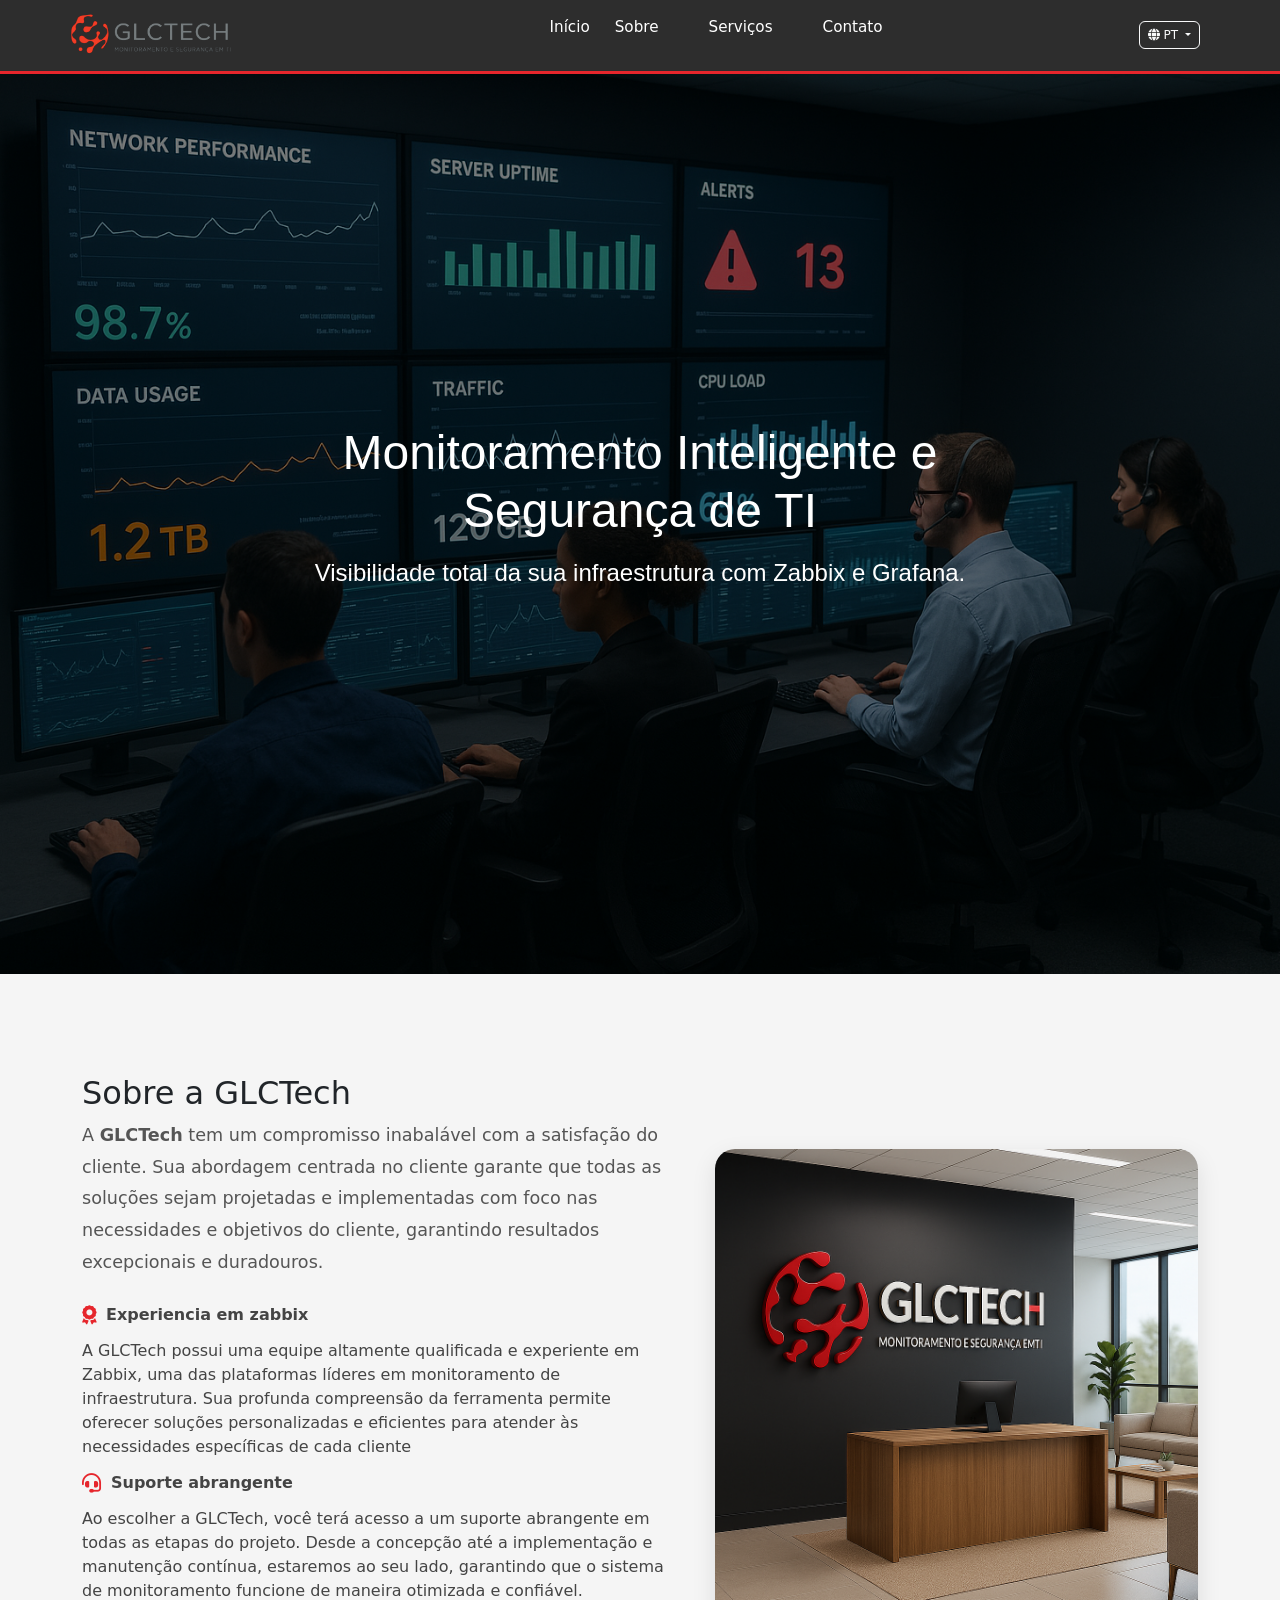
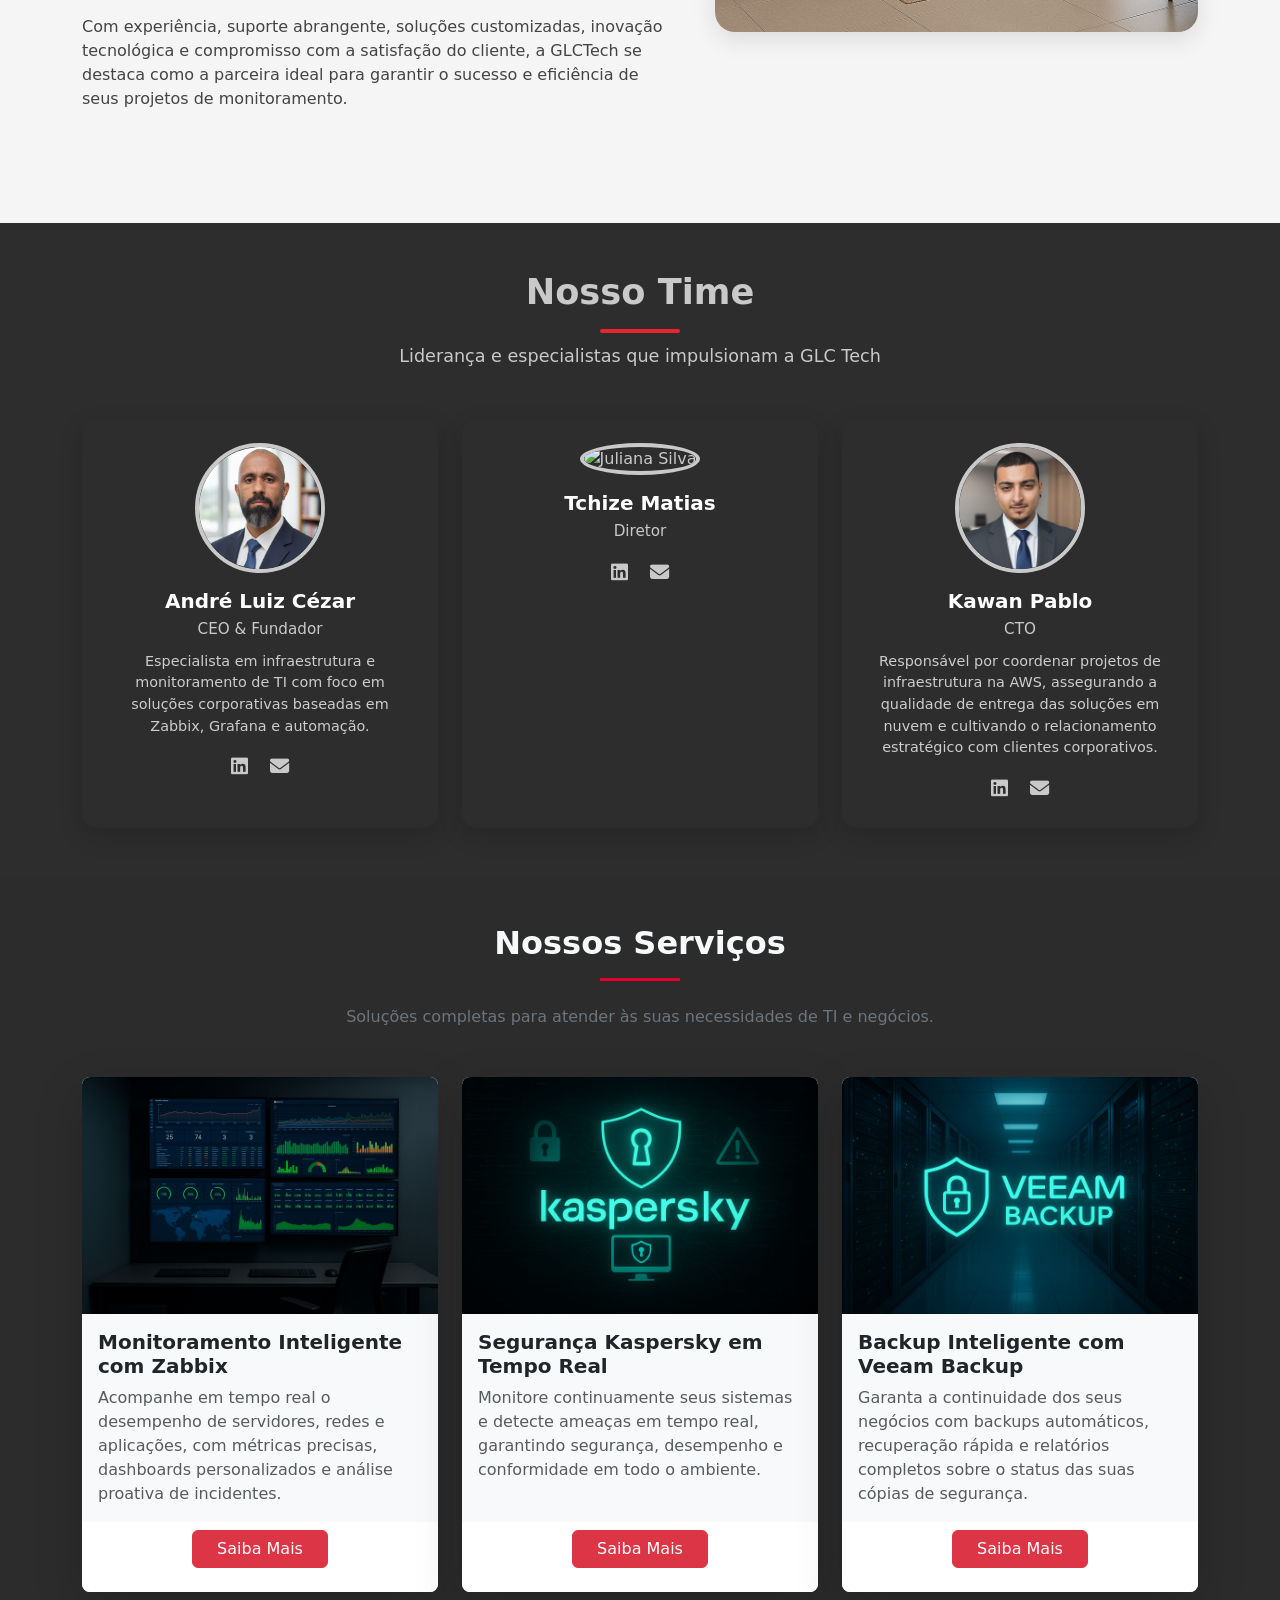
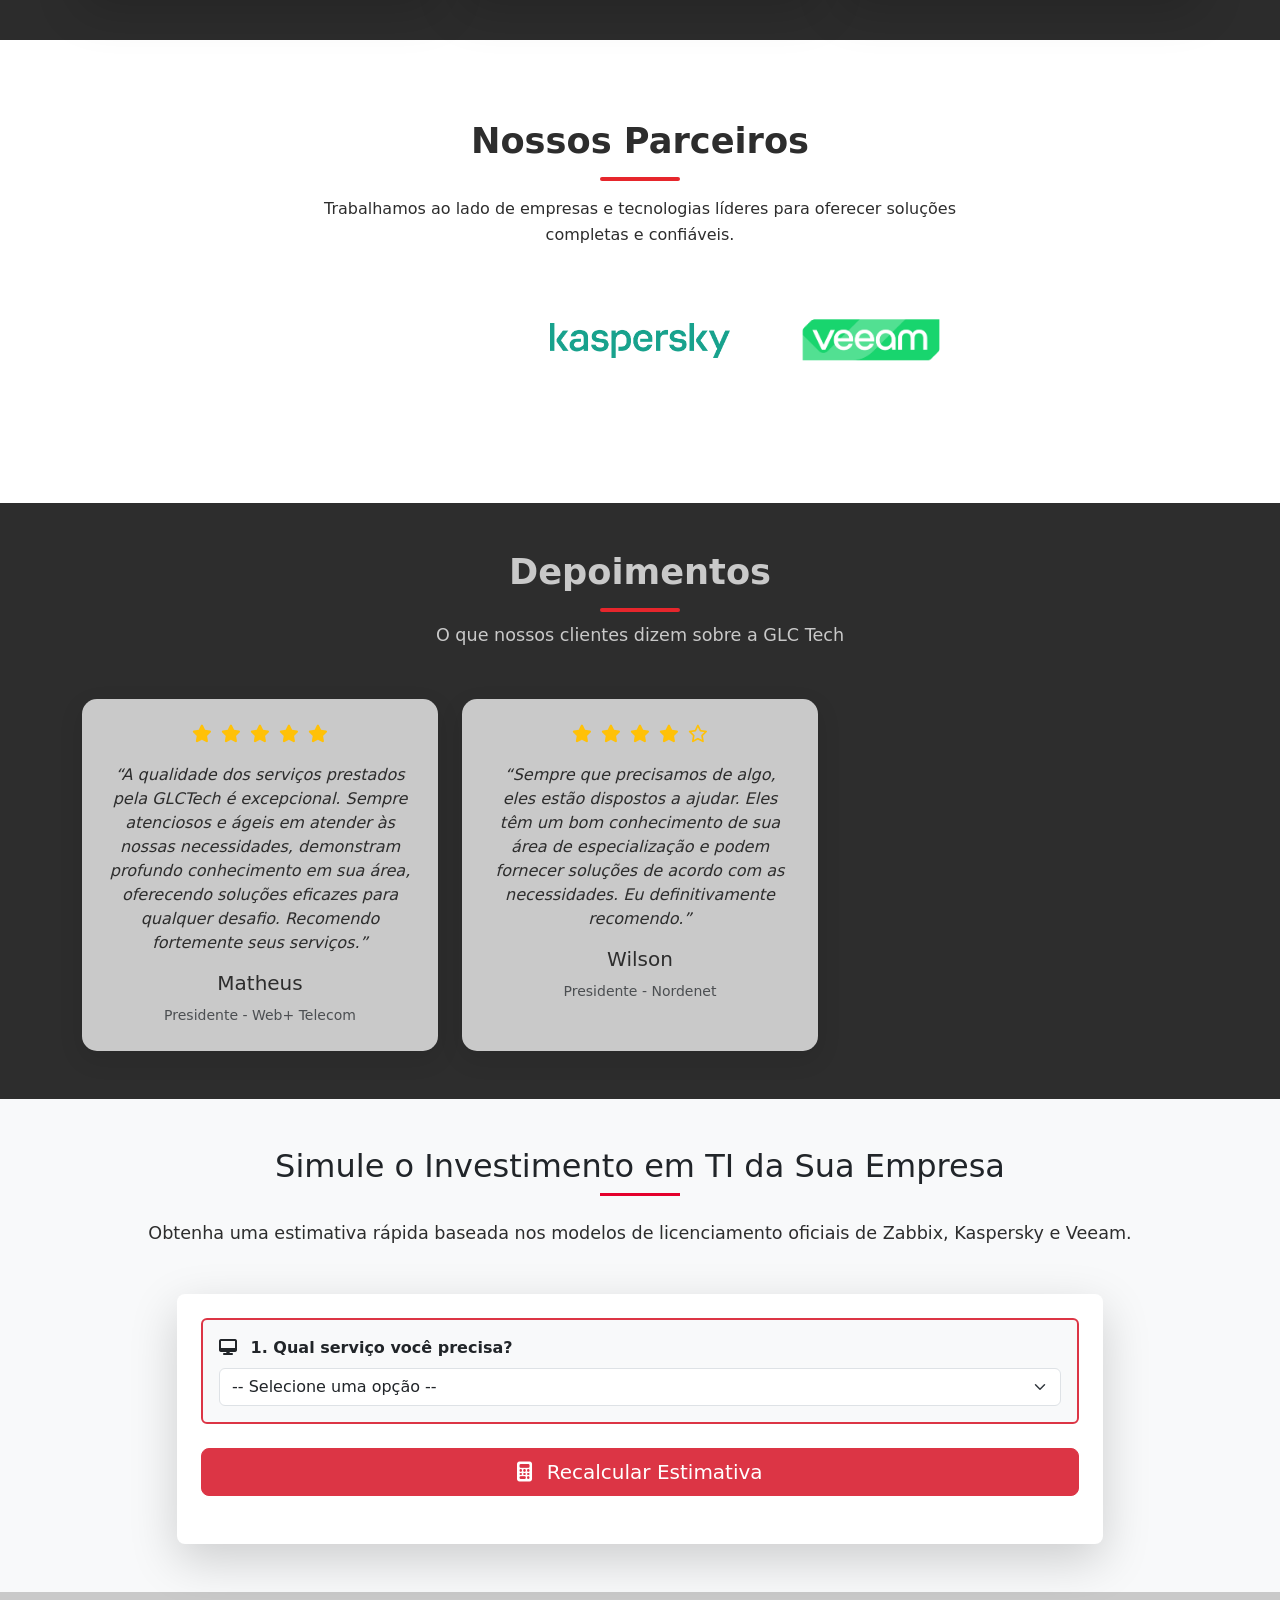
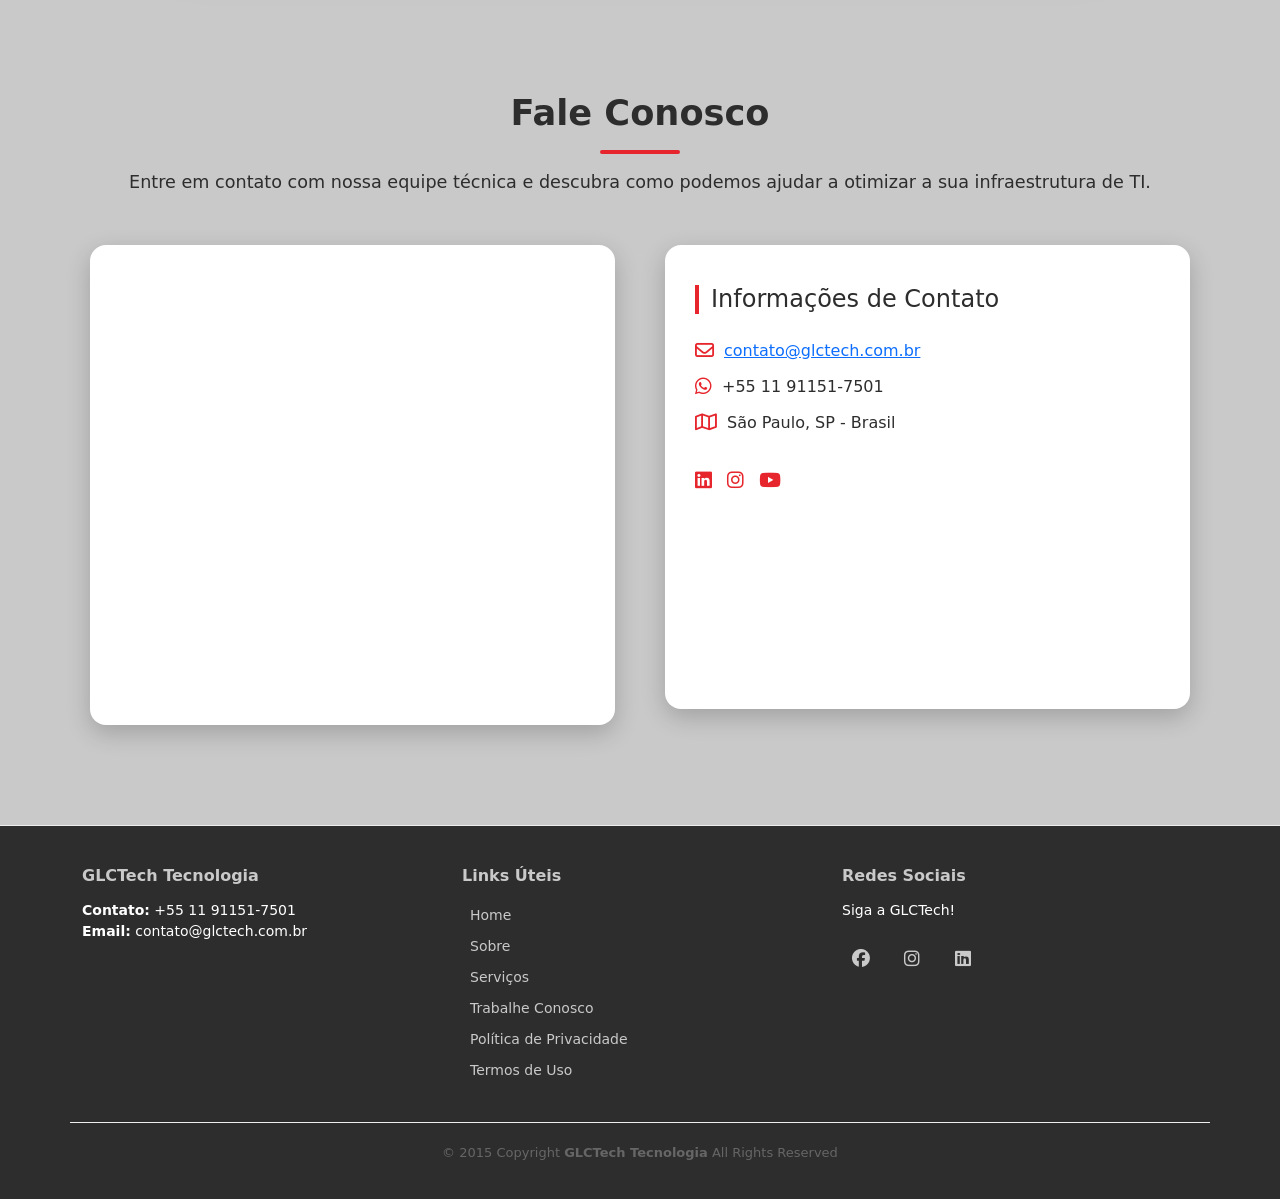
==== commit f0487511: "Add files via upload" ====
--- a/index.html
+++ b/index.html
@@ -522,9 +522,9 @@
                   <label for="serviceType" class="form-label fw-bold"><i class="fas fa-desktop me-2"></i> 1. Qual serviço você precisa?</label>
                   <select class="form-select" id="serviceType" required>
                     <option value="">-- Selecione uma opção --</option>
-                    <option value="zabbix">Monitoramento Zabbix (Serviço)</option>
-                    <option value="kaspersky">Segurança Kaspersky (Licença)</option>
-                    <option value="veeam">Backup Veeam (Licença VUL)</option>
+                    <option value="zabbix">Monitoramento Zabbix (Serviço e Consultoria)</option>
+                    <option value="kaspersky">Segurança Kaspersky (Licença e Endpoint)</option>
+                    <option value="veeam">Backup Veeam (Licença VUL e Plataforma)</option>
                   </select>
                 </div>
               </div>
@@ -545,36 +545,56 @@
                 <h4 class="text-danger mb-3 mt-4">Detalhes do Serviço Zabbix</h4>
 
                 <div id="zabbixOnPremFields" style="display: none;" class="row g-3 mb-4 p-3 border rounded">
-                    <label class="form-label fw-bold text-dark"><i class="fas fa-server me-2"></i> 3. Ativos para Monitoramento (On-premises)</label>
+                    <label class="form-label fw-bold text-dark"><i class="fas fa-server me-2"></i> 3. Ativos e Estrutura (On-premises)</label>
                     <div class="col-md-3">
                         <label for="qtdServersOnPrem" class="form-label">Servidores (OS/VMs)</label>
-                        <input type="number" class="form-control" id="qtdServersOnPrem" min="0" value="0">
+                        <input type="number" class="form-control" id="qtdServersOnPrem" value="10">
                     </div>
                     <div class="col-md-3">
                         <label for="qtdRouters" class="form-label">Roteadores/Switches</label>
-                        <input type="number" class="form-control" id="qtdRouters" min="0" value="0">
+                        <input type="number" class="form-control" id="qtdRouters" value="5">
                     </div>
                     <div class="col-md-3">
                         <label for="qtdServices" class="form-label">Serviços/Aplicações</label>
-                        <input type="number" class="form-control" id="qtdServices" min="0" value="0">
+                        <input type="number" class="form-control" id="qtdServices" value="5">
                     </div>
                     <div class="col-md-3">
                         <label for="qtdLinks" class="form-label">Links de Internet</label>
-                        <input type="number" class="form-control" id="qtdLinks" min="0" value="0">
-                    </div>
+                        <input type="number" class="form-control" id="qtdLinks" value="1">
+                    </div>
+                    
+                    <div class="col-md-6 mt-3">
+                        <label for="qtdFiliaisOnPrem" class="form-label">Total de Filiais (Sites)</label>
+                        <input type="number" class="form-control" id="qtdFiliaisOnPrem" min="1" value="1">
+                    </div>
+                    <div class="col-md-6 mt-3">
+                        <label for="qtdProxiesOnPrem" class="form-label">Proxies por Filial (Zabbix Proxy)</label>
+                        <input type="number" class="form-control" id="qtdProxiesOnPrem" min="0" value="0">
+                    </div>
+
                     <div class="col-md-12 mt-3">
-                      <small class="text-muted">A quantidade de ativos define o número estimado de dias de implementação (consultoria).</small>
+                      <small class="text-muted">Filiais e Proxies adicionam complexidade de setup e esforço de consultoria.</small>
                     </div>
                 </div>
 
                 <div id="zabbixCloudFields" style="display: none;" class="row g-3 mb-4 p-3 border rounded">
-                    <label class="form-label fw-bold text-dark"><i class="fas fa-cloud me-2"></i> 3. Ativos para Monitoramento (Cloud)</label>
+                    <label class="form-label fw-bold text-dark"><i class="fas fa-cloud me-2"></i> 3. Ativos e Estrutura (Cloud)</label>
                     <div class="col-md-6">
                         <label for="qtdServersCloud" class="form-label">Servidores/Instâncias (EC2, VMs, etc.)</label>
-                        <input type="number" class="form-control" id="qtdServersCloud" min="0" value="0">
-                    </div>
+                        <input type="number" class="form-control" id="qtdServersCloud" value="10">
+                    </div>
+                    
+                    <div class="col-md-6">
+                        <label for="qtdFiliaisCloud" class="form-label">Total de Filiais (Sites)</label>
+                        <input type="number" class="form-control" id="qtdFiliaisCloud" min="1" value="1">
+                    </div>
+                    <div class="col-md-6">
+                        <label for="qtdProxiesCloud" class="form-label">Proxies por Filial (Zabbix Proxy)</label>
+                        <input type="number" class="form-control" id="qtdProxiesCloud" min="0" value="0">
+                    </div>
+
                     <div class="col-md-12 mt-3">
-                      <small class="text-muted">Inclui a complexidade de integração com APIs Cloud e recursos críticos.</small>
+                      <small class="text-muted">A integração com APIs Cloud e a estrutura distribuída (filiais/proxies) influenciam a complexidade.</small>
                     </div>
                 </div>
             </div>
@@ -584,17 +604,25 @@
                 <div class="row g-3">
                     <div class="col-md-6">
                         <label for="qtdKasperskyEndpoints" class="form-label fw-bold"><i class="fas fa-users me-2"></i> 3. Quantidade de Endpoints/Usuários</label>
-                        <input type="number" class="form-control" id="qtdKasperskyEndpoints" min="1" value="10">
+                        <input type="number" class="form-control" id="qtdKasperskyEndpoints" min="1" value="20">
                         <small class="text-muted">A licença Small Business Security é indicada para até 25 usuários. Acima, use as opções Next.</small>
                     </div>
                     <div class="col-md-6">
                         <label for="kasperskyTier" class="form-label fw-bold"><i class="fas fa-shield-alt me-2"></i> 4. Nível de Proteção (Tier)</label>
                         <select class="form-select" id="kasperskyTier">
-                            <option value="0.5">Small Business Security (Proteção Básica, Até 25 Usuários)</option>
-                            <option value="1.0">Next EDR Foundations (Proteção Essencial e Gerenciamento)</option>
+                            <option value="0.5">Small Business Security (Proteção Básica)</option>
+                            <option value="1.0">Next EDR Foundations (Proteção Essencial)</option>
                             <option value="1.5">Next EDR Optimum (EDR, Controle e Automação)</option>
                             <option value="2.0">Next XDR Optimum (Segurança Híbrida e XDR Avançado)</option>
                         </select>
+                        <div class="mt-2 small text-muted">
+                            <ul class="list-unstyled">
+                                <li>**0.5**: Antimalware, Firewall, Web/Mail Security.</li>
+                                <li>**1.0**: + Gerenciamento Centralizado, Controle de Aplicativos e Dispositivos.</li>
+                                <li>**1.5**: + EDR (Detecção e Resposta a Endpoint), Análise de Comportamento.</li>
+                                <li>**2.0**: + XDR, Segurança de Workloads Cloud e Servidores.</li>
+                            </ul>
+                        </div>
                     </div>
                     <div class="col-md-6">
                       <label for="kasperskyPeriod" class="form-label fw-bold"><i class="fas fa-calendar-alt me-2"></i> 5. Período de Licenciamento (em Anos)</label>
@@ -608,12 +636,12 @@
                 <div class="row g-3">
                     <div class="col-md-6">
                         <label for="qtdVeeamVMs" class="form-label fw-bold"><i class="fas fa-server me-2"></i> 3. VMs, Servidores Físicos ou Cloud</label>
-                        <input type="number" class="form-control" id="qtdVeeamVMs" min="0" value="10">
+                        <input type="number" class="form-control" id="qtdVeeamVMs" value="20">
                         <small class="text-muted">1 Workload = 1 Licença VUL.</small>
                     </div>
                     <div class="col-md-6">
                         <label for="qtdVeeamWorkstations" class="form-label fw-bold"><i class="fas fa-desktop me-2"></i> 4. Workstations / Endpoints</label>
-                        <input type="number" class="form-control" id="qtdVeeamWorkstations" min="0" value="0">
+                        <input type="number" class="form-control" id="qtdVeeamWorkstations" value="0">
                         <small class="text-muted">3 Workstations = 1 Licença VUL.</small>
                     </div>
                     
@@ -621,9 +649,16 @@
                         <label for="veeamTier" class="form-label fw-bold"><i class="fas fa-layer-group me-2"></i> 5. Nível de Edição (Veeam Data Platform)</label>
                         <select class="form-select" id="veeamTier">
                             <option value="1.0">Foundation (Backup Essencial)</option>
-                            <option value="1.5">Advanced (Recursos Estendidos e Imutabilidade)</option>
-                            <option value="2.0">Premium (Máxima Funcionalidade e Recuperação Instantânea)</option>
+                            <option value="1.5">Advanced (Recursos Estendidos)</option>
+                            <option value="2.0">Premium (Máxima Funcionalidade)</option>
                         </select>
+                        <div class="mt-2 small text-muted">
+                            <ul class="list-unstyled">
+                                <li>**Foundation**: Backup de VM/Cloud/Físico, Imutabilidade Básica.</li>
+                                <li>**Advanced**: + Monitoramento Avançado, Ransomware Recovery, Imutabilidade Estendida.</li>
+                                <li>**Premium**: + Orquestração de Recuperação, Testes Automatizados e Instant Recovery.</li>
+                            </ul>
+                        </div>
                     </div>
                     
                     <div class="col-md-6">
@@ -634,13 +669,22 @@
             </div>
 
             <div class="d-grid mb-4">
-              <button type="submit" class="btn btn-danger btn-lg"><i class="fas fa-calculator me-2"></i> Calcular Estimativa</button>
+              <button type="submit" class="btn btn-danger btn-lg"><i class="fas fa-calculator me-2"></i> Recalcular Estimativa</button>
             </div>
           </form>
 
           <div id="calculationResult" class="mt-4 p-4 rounded text-center border-danger border-3" style="display: none; background-color: #fff3f3;">
-            <h4 class="text-dark fw-bold">Seu Investimento Estimado:</h4>
-            <p class="h1 text-danger fw-bolder" id="estimatedValue">R$ 0,00</p>
+            <h4 class="text-dark fw-bold mb-3">Seu Investimento Estimado:</h4>
+            
+            <div id="resultDetails" class="mb-3 text-start px-md-5">
+              </div>
+
+            <div class="d-flex justify-content-between align-items-center p-3 border-top border-2 border-danger">
+                <p class="mb-0 fs-5 fw-bold text-dark">Total Estimado:</p>
+                <p class="h1 text-danger fw-bolder mb-0" id="estimatedValue">R$ 0,00</p>
+            </div>
+
+
             <p class="small text-muted mt-3" id="resultNote">
               * Este valor é uma **estimativa inicial**. Para um orçamento oficial e detalhado, entre em contato.
             </p>
@@ -693,6 +737,7 @@
     const environmentFieldContainer = document.getElementById('environmentFieldContainer');
     const environmentTypeSelect = document.getElementById('environmentType');
     const resultNoteEl = document.getElementById('resultNote');
+    const resultDetailsEl = document.getElementById('resultDetails'); 
 
     // Zabbix Elements
     const zabbixFieldsContainer = document.getElementById('zabbixFieldsContainer');
@@ -701,22 +746,67 @@
     const qtdRouters = document.getElementById('qtdRouters');
     const qtdServices = document.getElementById('qtdServices');
     const qtdLinks = document.getElementById('qtdLinks');
+    const qtdFiliaisOnPrem = document.getElementById('qtdFiliaisOnPrem'); // NOVO
+    const qtdProxiesOnPrem = document.getElementById('qtdProxiesOnPrem'); // NOVO
     const zabbixCloudFields = document.getElementById('zabbixCloudFields');
     const qtdServersCloud = document.getElementById('qtdServersCloud');
-
-    // Kaspersky Elements
+    const qtdFiliaisCloud = document.getElementById('qtdFiliaisCloud');   // NOVO
+    const qtdProxiesCloud = document.getElementById('qtdProxiesCloud');   // NOVO
+
+    // Kaspersky Elements (Mantidos)
     const kasperskyFields = document.getElementById('kasperskyFields');
     const qtdKasperskyEndpoints = document.getElementById('qtdKasperskyEndpoints');
     const kasperskyTier = document.getElementById('kasperskyTier');
     const kasperskyPeriod = document.getElementById('kasperskyPeriod');
 
-    // Veeam Elements
+    // Veeam Elements (Mantidos)
     const veeamFields = document.getElementById('veeamFields');
     const qtdVeeamVMs = document.getElementById('qtdVeeamVMs');
     const qtdVeeamWorkstations = document.getElementById('qtdVeeamWorkstations');
     const veeamPeriod = document.getElementById('veeamPeriod');
     const veeamTier = document.getElementById('veeamTier'); 
     
+    // Função de formatação BRL
+    const formatBRL = (value) => value.toLocaleString('pt-BR', { style: 'currency', currency: 'BRL' });
+
+    // =========================================================================
+    // --- ⚠️ DEFINIÇÕES DE PREÇOS (BRL) - AJUSTE CONFORME OS VALORES OFICIAIS ---
+    // =========================================================================
+    
+    // ZABBIX (Serviços e Implementação)
+    const DAILY_RATE_BRL = 1500; 
+    const SUPPORT_TIER_S = 450; 
+    const SUPPORT_TIER_M = 850; 
+    const SUPPORT_TIER_L = 500; 
+    
+    // Parametros de Escala Base
+    const THRESHOLD_SMALL = 10;
+    const THRESHOLD_MEDIUM = 25;
+    const DAYS_SMALL = 5; 
+    const DAYS_MEDIUM = 10;
+    const ASSETS_PER_EXTRA_DAY = 5; // 1 dia extra para cada 5 ativos acima de 25
+
+    // Parametros de Estrutura Distribuída (NOVO)
+    const BRANCH_OVERHEAD_DAYS = 1.0; // 1 dia por filial para planejamento e gestão de rede
+    const PROXY_INSTALL_DAYS = 2.0;   // 2 dias por proxy para instalação, hardening e configuração
+
+    // KASPERSKY (Licenças)
+    const COST_KASPERSKY_SMALL_BUSINESS_YEAR = 150.00; 
+    const COST_KASPERSKY_FOUNDATIONS_YEAR = 280.00;
+    const COST_KASPERSKY_OPTIMUM_YEAR = 450.00;
+    const COST_KASPERSKY_XDR_YEAR = 600.00;
+    const KASPERSKY_MIN_LICENSES = 10;
+    const KASPERSKY_SMALL_BUSINESS_MAX = 25; 
+
+    // VEEAM (Licenças VUL)
+    const VUL_PACK_SIZE = 10;
+    const WORKSTATION_FACTOR = 3; 
+    const COST_VEEAM_VUL_PACK_YEAR_STANDARD = 4200.00; 
+    const VEEAM_MULTIPLIER_STANDARD = 1.0; 
+    const VEEAM_MULTIPLIER_ENTERPRISE = 1.5; 
+    const VEEAM_MULTIPLIER_ENTERPRISE_PLUS = 2.0; 
+    // =========================================================================
+
     // --- Funções de Visibilidade ---
     function hideAllConditionalFields() {
       environmentFieldContainer.style.display = 'none';
@@ -725,146 +815,127 @@
       zabbixCloudFields.style.display = 'none';
       kasperskyFields.style.display = 'none';
       veeamFields.style.display = 'none';
-      // Desabilita "required" para garantir que o formulário submeta corretamente
       environmentTypeSelect.required = false;
     }
 
-    // Listener principal (Tipo de Serviço)
-    serviceTypeSelect.addEventListener('change', () => {
-      const selectedService = serviceTypeSelect.value;
-      
-      hideAllConditionalFields();
-      resultDiv.style.display = 'none'; 
-      
-      environmentTypeSelect.value = ''; 
-
-      if (selectedService === 'zabbix') {
-        environmentFieldContainer.style.display = 'block';
-        environmentTypeSelect.required = true;
-        zabbixFieldsContainer.style.display = 'block';
-      } else if (selectedService === 'kaspersky') {
-        kasperskyFields.style.display = 'block';
-      } else if (selectedService === 'veeam') {
-        veeamFields.style.display = 'block';
-      }
-    });
-
-    // Listener de Ambiente Zabbix
-    environmentTypeSelect.addEventListener('change', () => {
-        const environmentType = environmentTypeSelect.value;
-        zabbixOnPremFields.style.display = 'none';
-        zabbixCloudFields.style.display = 'none';
-        resultDiv.style.display = 'none';
-
-        if (environmentType === 'onpremises') {
-            zabbixOnPremFields.style.display = 'flex';
-        } else if (environmentType === 'cloud') {
-            zabbixCloudFields.style.display = 'flex';
-        }
-    });
-
-
-    form.addEventListener('submit', function(event) {
-      event.preventDefault();
-
+    // --- Função Principal de Cálculo ---
+    function calculateTotal() {
       const serviceType = serviceTypeSelect.value;
       let totalCost = 0;
       let resultNoteText = "";
-
-      // =========================================================================
-      // --- ⚠️ DEFINIÇÕES DE PREÇOS (BRL) - AJUSTE CONFORME OS VALORES OFICIAIS ---
-      // =========================================================================
+      let detailsHTML = "";
+
+      if (!serviceType) {
+        resultDiv.style.display = 'none';
+        return;
+      }
       
-      // ZABBIX (Serviços e Implementação)
-      const DAILY_RATE_BRL = 4000; 
-      const SUPPORT_TIER_S = 800; 
-      const SUPPORT_TIER_M = 1500; 
-      const SUPPORT_TIER_L = 2500; 
-      const THRESHOLD_SMALL = 10;
-      const THRESHOLD_MEDIUM = 25;
-      const DAYS_SMALL = 5; 
-      const DAYS_MEDIUM = 10;
-      const DAYS_LARGE = 15;
-
-
-      // KASPERSKY (Licenças) - Custo ANUAL (BRL) por Endpoint/Usuário
-      const COST_KASPERSKY_SMALL_BUSINESS_YEAR = 150.00; // NOVO VALOR (Mais baixo)
-      const COST_KASPERSKY_FOUNDATIONS_YEAR = 280.00;
-      const COST_KASPERSKY_OPTIMUM_YEAR = 450.00;
-      const COST_KASPERSKY_XDR_YEAR = 600.00;
-      const KASPERSKY_MIN_LICENSES = 10;
-      const KASPERSKY_SMALL_BUSINESS_MAX = 25; // Adicionado limite para Small Business
-
-      // VEEAM (Licenças VUL)
-      const VUL_PACK_SIZE = 10;
-      const WORKSTATION_FACTOR = 3; 
-      const COST_VEEAM_VUL_PACK_YEAR_STANDARD = 4200.00; 
-      const VEEAM_MULTIPLIER_STANDARD = 1.0; 
-      const VEEAM_MULTIPLIER_ENTERPRISE = 1.5; 
-      const VEEAM_MULTIPLIER_ENTERPRISE_PLUS = 2.0; 
-      // =========================================================================
+      resultDiv.style.display = 'block';
       
       if (serviceType === 'zabbix') {
         let totalAssets = 0;
-        let implementationDays = 0;
+        let coreMonitoringDays = 0; // Dias para o monitoramento central de ativos
         let monthlySupportCost = 0;
         
         const environmentType = environmentTypeSelect.value;
 
         if (!environmentType) {
-            alert("Por favor, selecione o ambiente (Cloud ou On-premises).");
+            estimatedValueEl.textContent = 'R$ 0,00';
+            resultDetailsEl.innerHTML = '<p class="text-danger text-center">Selecione o ambiente (Cloud ou On-premises) para calcular.</p>';
             return;
         }
 
+        // 1. Lendo os novos inputs
+        const qtdFiliais = environmentType === 'onpremises' 
+            ? Math.max(1, parseInt(qtdFiliaisOnPrem.value) || 1) 
+            : Math.max(1, parseInt(qtdFiliaisCloud.value) || 1); 
+            
+        const proxiesPerBranch = environmentType === 'onpremises' 
+            ? Math.max(0, parseInt(qtdProxiesOnPrem.value) || 0)
+            : Math.max(0, parseInt(qtdProxiesCloud.value) || 0);
+
+        const totalProxies = qtdFiliais * proxiesPerBranch;
+
+
         if (environmentType === 'onpremises') {
-            const servers = parseInt(qtdServersOnPrem.value) || 0;
-            const routers = parseInt(qtdRouters.value) || 0;
-            const services = parseInt(qtdServices.value) || 0;
-            const links = parseInt(qtdLinks.value) || 0;
+            const servers = Math.max(0, parseInt(qtdServersOnPrem.value) || 0);
+            const routers = Math.max(0, parseInt(qtdRouters.value) || 0);
+            const services = Math.max(0, parseInt(qtdServices.value) || 0);
+            const links = Math.max(0, parseInt(qtdLinks.value) || 0);
 
             totalAssets = servers + routers + services + links;
             monthlySupportCost = (totalAssets <= THRESHOLD_SMALL) ? SUPPORT_TIER_S : (totalAssets <= THRESHOLD_MEDIUM ? SUPPORT_TIER_M : SUPPORT_TIER_L);
 
         } else if (environmentType === 'cloud') {
-            const servers = parseInt(qtdServersCloud.value) || 0;
+            const servers = Math.max(0, parseInt(qtdServersCloud.value) || 0);
             totalAssets = servers;
-            monthlySupportCost = (totalAssets <= THRESHOLD_SMALL) ? SUPPORT_TIER_M : SUPPORT_TIER_L; 
+            monthlySupportCost = (totalAssets <= THRESHOLD_SMALL) ? SUPPORT_TIER_M : SUPPORT_TIER_L; // Cloud tem suporte Mínimo M
         }
 
-        if (totalAssets === 0) {
-           alert("Por favor, informe a quantidade de itens a serem monitorados para o Zabbix.");
+        if (totalAssets < 1) {
+           estimatedValueEl.textContent = 'R$ 0,00';
+           resultDetailsEl.innerHTML = '<p class="text-danger text-center">Informe a quantidade de ativos (> 0) para calcular o serviço Zabbix.</p>';
            return;
         }
         
+        // 2. CÁLCULO CORE DAYS (MONITORAMENTO DE ATIVOS)
         if (totalAssets <= THRESHOLD_SMALL) {
-            implementationDays = DAYS_SMALL;
+            coreMonitoringDays = DAYS_SMALL;
         } else if (totalAssets <= THRESHOLD_MEDIUM) {
-            implementationDays = DAYS_MEDIUM;
+            coreMonitoringDays = DAYS_MEDIUM;
         } else {
-            implementationDays = DAYS_LARGE;
+            // Escala contínua para Enterprise (> 25 ativos)
+            const assetsOverThreshold = totalAssets - THRESHOLD_MEDIUM;
+            const extraDays = Math.ceil(assetsOverThreshold / ASSETS_PER_EXTRA_DAY);
+            coreMonitoringDays = DAYS_MEDIUM + extraDays;
         }
 
+        // 3. CÁLCULO DE DIAS EXTRAS (ESTRUTURA DISTRIBUÍDA)
+        const proxyBranchOverheadDays = (qtdFiliais * BRANCH_OVERHEAD_DAYS) + (totalProxies * PROXY_INSTALL_DAYS);
+        
+        const implementationDays = coreMonitoringDays + proxyBranchOverheadDays;
         const implementationCost = implementationDays * DAILY_RATE_BRL;
         
         totalCost = implementationCost + monthlySupportCost;
+
+        detailsHTML = `
+            <div class="d-flex justify-content-between mb-2">
+                <span class="text-dark"><i class="fas fa-microchip me-2 text-danger"></i> Esforço Monitoramento Base (${coreMonitoringDays} dias)</span>
+                <span class="fw-bold">${formatBRL(coreMonitoringDays * DAILY_RATE_BRL)}</span>
+            </div>
+            <div class="d-flex justify-content-between mb-2">
+                <span class="text-dark"><i class="fas fa-network-wired me-2 text-danger"></i> Esforço Estrutura Distribuída (${proxyBranchOverheadDays} dias)</span>
+                <span class="fw-bold">${formatBRL(proxyBranchOverheadDays * DAILY_RATE_BRL)}</span>
+            </div>
+             <div class="d-flex justify-content-between mb-2 border-top pt-2">
+                <span class="text-dark"><i class="fas fa-hammer me-2 text-danger"></i> Total Implementação (${implementationDays} dias)</span>
+                <span class="fw-bold">${formatBRL(implementationCost)}</span>
+            </div>
+            <div class="d-flex justify-content-between mb-2">
+                <span class="text-dark"><i class="fas fa-headset me-2 text-danger"></i> 1º Mês de Suporte Recorrente</span>
+                <span class="fw-bold">${formatBRL(monthlySupportCost)}</span>
+            </div>
+            <p class="small text-muted mt-3 mb-0">Total de Filiais: ${qtdFiliais}. Total de Proxies Adicionais: ${totalProxies}. Custo mensal de suporte/serviço recorrente: <strong>${formatBRL(monthlySupportCost)}</strong></p>
+        `;
         
-        resultNoteText = `Este valor é uma **estimativa de implementação (${implementationDays} dias) + 1 mês de serviço**. O custo mensal recorrente estimado é de ${ monthlySupportCost.toLocaleString('pt-BR', { style: 'currency', currency: 'BRL' }) }.`;
+        resultNoteText = `Este valor é uma **estimativa de implementação e serviço** (custo de setup inicial + 1º mês de suporte).`;
 
       } else if (serviceType === 'kaspersky') {
-        const endpoints = parseInt(qtdKasperskyEndpoints.value) || 0;
-        const period = parseInt(kasperskyPeriod.value) || 1;
+        const endpoints = Math.max(0, parseInt(qtdKasperskyEndpoints.value) || 0);
+        const period = Math.max(1, parseInt(kasperskyPeriod.value) || 1);
         const tierMultiplier = parseFloat(kasperskyTier.value);
         let annualCostPerEndpoint = 0;
         let tierName = "";
 
         if (endpoints < KASPERSKY_MIN_LICENSES) {
-           alert(`O licenciamento Kaspersky requer um mínimo de ${KASPERSKY_MIN_LICENSES} endpoints.`);
+           estimatedValueEl.textContent = 'R$ 0,00';
+           resultDetailsEl.innerHTML = `<p class="text-danger text-center">Mínimo de ${KASPERSKY_MIN_LICENSES} endpoints.</p>`;
            return;
         }
         
-        // Verifica se a opção Small Business foi selecionada para mais de 25 usuários
         if (tierMultiplier === 0.5 && endpoints > KASPERSKY_SMALL_BUSINESS_MAX) {
-            alert(`A licença Small Business Security é limitada a ${KASPERSKY_SMALL_BUSINESS_MAX} usuários. Para ${endpoints} usuários, por favor, escolha uma das opções Next (EDR/XDR).`);
+            estimatedValueEl.textContent = 'R$ 0,00';
+            resultDetailsEl.innerHTML = `<p class="text-danger text-center">Small Business Security limitado a ${KASPERSKY_SMALL_BUSINESS_MAX} usuários. Escolha um tier Next.</p>`;
             return;
         }
 
@@ -883,18 +954,36 @@
             tierName = "Next XDR Optimum";
         }
 
-        totalCost = endpoints * annualCostPerEndpoint * period;
+        const annualTotalCost = endpoints * annualCostPerEndpoint;
+        totalCost = annualTotalCost * period;
         
-        resultNoteText = `Este valor é o **custo total do licenciamento ${tierName}** para ${endpoints} licenças durante ${period} ano(s).`;
+        detailsHTML = `
+            <div class="d-flex justify-content-between mb-2">
+                <span class="text-dark"><i class="fas fa-chart-line me-2 text-danger"></i> Nível de Proteção</span>
+                <span class="fw-bold">${tierName}</span>
+            </div>
+            <div class="d-flex justify-content-between mb-2">
+                <span class="text-dark"><i class="fas fa-desktop me-2 text-danger"></i> Custo Anual por Licença (${endpoints} Endpoints)</span>
+                <span class="fw-bold">${formatBRL(annualTotalCost)}</span>
+            </div>
+            <div class="d-flex justify-content-between mb-2">
+                <span class="text-dark"><i class="fas fa-calendar-alt me-2 text-danger"></i> Período de Contrato</span>
+                <span class="fw-bold">${period} Ano(s)</span>
+            </div>
+            <p class="small text-muted mt-3 mb-0">Custo anual total: <strong>${formatBRL(annualTotalCost)}</strong></p>
+        `;
+        
+        resultNoteText = `Este valor é o **custo total do licenciamento** para ${endpoints} licenças durante ${period} ano(s).`;
 
       } else if (serviceType === 'veeam') {
-        const vms = parseInt(qtdVeeamVMs.value) || 0;
-        const workstations = parseInt(qtdVeeamWorkstations.value) || 0;
-        const period = parseInt(veeamPeriod.value) || 1;
+        const vms = Math.max(0, parseInt(qtdVeeamVMs.value) || 0);
+        const workstations = Math.max(0, parseInt(qtdVeeamWorkstations.value) || 0);
+        const period = Math.max(1, parseInt(veeamPeriod.value) || 1);
         const selectedVeeamTier = veeamTier.value; 
         
         if (vms === 0 && workstations === 0) {
-           alert("Por favor, informe a quantidade de VMs/Servidores e/ou Workstations.");
+           estimatedValueEl.textContent = 'R$ 0,00';
+           resultDetailsEl.innerHTML = '<p class="text-danger text-center">Informe a quantidade de VMs/Servidores e/ou Workstations.</p>';
            return;
         }
         
@@ -903,37 +992,115 @@
 
         let annualCostPerPack = 0;
         let tierName = "";
+        let multiplier = 0;
 
         if (selectedVeeamTier === "1.0") {
-            annualCostPerPack = COST_VEEAM_VUL_PACK_YEAR_STANDARD * VEEAM_MULTIPLIER_STANDARD;
+            multiplier = VEEAM_MULTIPLIER_STANDARD;
             tierName = "Foundation";
         } else if (selectedVeeamTier === "1.5") {
-            annualCostPerPack = COST_VEEAM_VUL_PACK_YEAR_STANDARD * VEEAM_MULTIPLIER_ENTERPRISE;
+            multiplier = VEEAM_MULTIPLIER_ENTERPRISE;
             tierName = "Advanced";
         } else {
-            annualCostPerPack = COST_VEEAM_VUL_PACK_YEAR_STANDARD * VEEAM_MULTIPLIER_ENTERPRISE_PLUS;
+            multiplier = VEEAM_MULTIPLIER_ENTERPRISE_PLUS;
             tierName = "Premium";
         }
 
-        totalCost = vulPacks * annualCostPerPack * period;
+        annualCostPerPack = COST_VEEAM_VUL_PACK_YEAR_STANDARD * multiplier;
+        const annualTotalCost = vulPacks * annualCostPerPack;
+        totalCost = annualTotalCost * period;
         
-        resultNoteText = `Este valor é o **custo total do licenciamento VUL ${tierName}** (Veeam Data Platform) para ${requiredVULs} workloads (utilizando ${vms} VM/Servidores e ${workstations} Workstations). O cálculo usou ${vulPacks} pacote(s) de licenças durante ${period} ano(s). <br><small>Modelos de aluguel mensal para Service Providers (VCSP) têm precificação diferenciada.</small>`;
-
-      } else {
-        estimatedValueEl.textContent = 'Selecione um Serviço Válido';
-        resultDiv.style.display = 'block';
-        return;
+        detailsHTML = `
+            <div class="d-flex justify-content-between mb-2">
+                <span class="text-dark"><i class="fas fa-layer-group me-2 text-danger"></i> Edição Veeam Data Platform</span>
+                <span class="fw-bold">${tierName}</span>
+            </div>
+            <div class="d-flex justify-content-between mb-2">
+                <span class="text-dark"><i class="fas fa-tag me-2 text-danger"></i> Licenças VUL Necessárias</span>
+                <span class="fw-bold">${requiredVULs} (${vulPacks} Pacote(s))</span>
+            </div>
+            <div class="d-flex justify-content-between mb-2">
+                <span class="text-dark"><i class="fas fa-calendar-alt me-2 text-danger"></i> Custo Anual de Licença</span>
+                <span class="fw-bold">${formatBRL(annualTotalCost)}</span>
+            </div>
+            <p class="small text-muted mt-3 mb-0">Modelo de licenciamento VUL (Universal Licensing). Valor total para ${period} ano(s).</p>
+        `;
+        
+        resultNoteText = `Este valor é o **custo total do licenciamento VUL ${tierName}** para ${requiredVULs} workloads (utilizando ${vms} VM/Servidores e ${workstations} Workstations). O cálculo usou ${vulPacks} pacote(s) de licenças durante ${period} ano(s). <br><small>Modelos de aluguel mensal para Service Providers (VCSP) têm precificação diferenciada.</small>`;
+
+      } 
+      
+      // Atualiza o detalhamento e o resultado final
+      resultDetailsEl.innerHTML = detailsHTML;
+      estimatedValueEl.textContent = formatBRL(totalCost);
+      resultNoteEl.innerHTML = `* Este valor é uma **estimativa inicial**. ${resultNoteText} Os custos de licença podem variar conforme volume e promoções vigentes. Para um orçamento oficial e detalhado, entre em contato.`;
+    }
+    
+    // --- Funções de Visibilidade e Bind de Eventos ---
+
+    // Listener principal (Tipo de Serviço)
+    serviceTypeSelect.addEventListener('change', () => {
+      const selectedService = serviceTypeSelect.value;
+      
+      hideAllConditionalFields();
+      
+      environmentTypeSelect.value = ''; 
+
+      if (selectedService === 'zabbix') {
+        environmentFieldContainer.style.display = 'block';
+        environmentTypeSelect.required = true;
+        zabbixFieldsContainer.style.display = 'block';
+      } else if (selectedService === 'kaspersky') {
+        kasperskyFields.style.display = 'block';
+      } else if (selectedService === 'veeam') {
+        veeamFields.style.display = 'block';
       }
       
-      // Formata o resultado final em BRL
-      estimatedValueEl.textContent = totalCost.toLocaleString('pt-BR', {
-        style: 'currency',
-        currency: 'BRL'
-      });
-      resultNoteEl.innerHTML = resultNoteText;
-
-      resultDiv.style.display = 'block';
+      calculateTotal();
     });
+
+    // Listener de Ambiente Zabbix (precisa recalcular e mostrar/esconder campos)
+    environmentTypeSelect.addEventListener('change', () => {
+        const environmentType = environmentTypeSelect.value;
+        zabbixOnPremFields.style.display = 'none';
+        zabbixCloudFields.style.display = 'none';
+
+        if (environmentType === 'onpremises') {
+            zabbixOnPremFields.style.display = 'flex';
+        } else if (environmentType === 'cloud') {
+            zabbixCloudFields.style.display = 'flex';
+        }
+        calculateTotal();
+    });
+    
+    // Lista de todos os inputs que devem disparar o cálculo em tempo real
+    const inputElements = [
+        // Zabbix On-Prem
+        qtdServersOnPrem, qtdRouters, qtdServices, qtdLinks, qtdFiliaisOnPrem, qtdProxiesOnPrem,
+        // Zabbix Cloud
+        qtdServersCloud, qtdFiliaisCloud, qtdProxiesCloud,
+        // Kaspersky
+        qtdKasperskyEndpoints, kasperskyTier, kasperskyPeriod,
+        // Veeam
+        qtdVeeamVMs, qtdVeeamWorkstations, veeamTier, veeamPeriod
+    ];
+    
+    // Adiciona o listener para cada input
+    inputElements.forEach(element => {
+        if (element) { 
+            // 'input' é para texto/número, 'change' para selects
+            const eventType = element.tagName === 'SELECT' ? 'change' : 'input';
+            element.addEventListener(eventType, calculateTotal);
+        }
+    });
+
+    // Submissão do formulário (para o caso de o usuário pressionar Enter ou clicar no botão)
+    form.addEventListener('submit', function(event) {
+      event.preventDefault();
+      calculateTotal(); 
+    });
+    
+    // Chamada inicial para calcular com os valores default
+    calculateTotal(); 
   });
 </script>
 
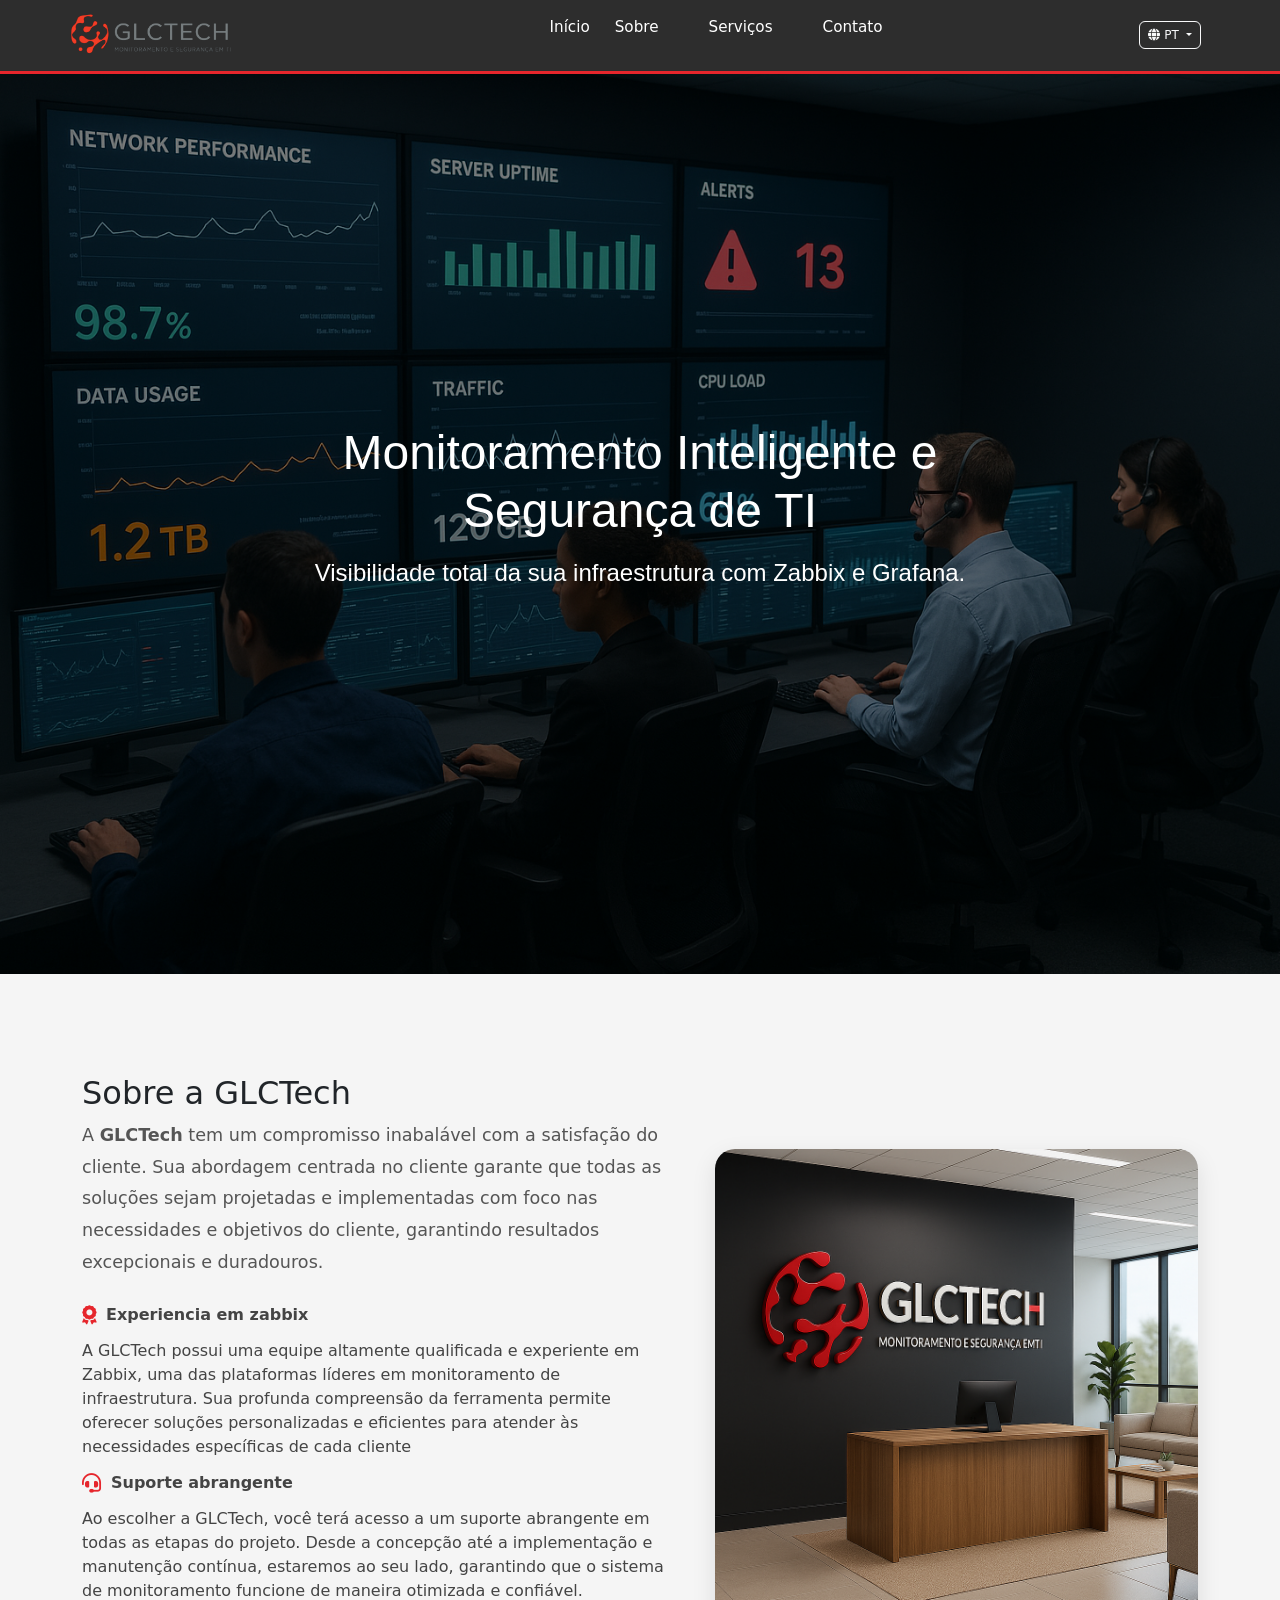
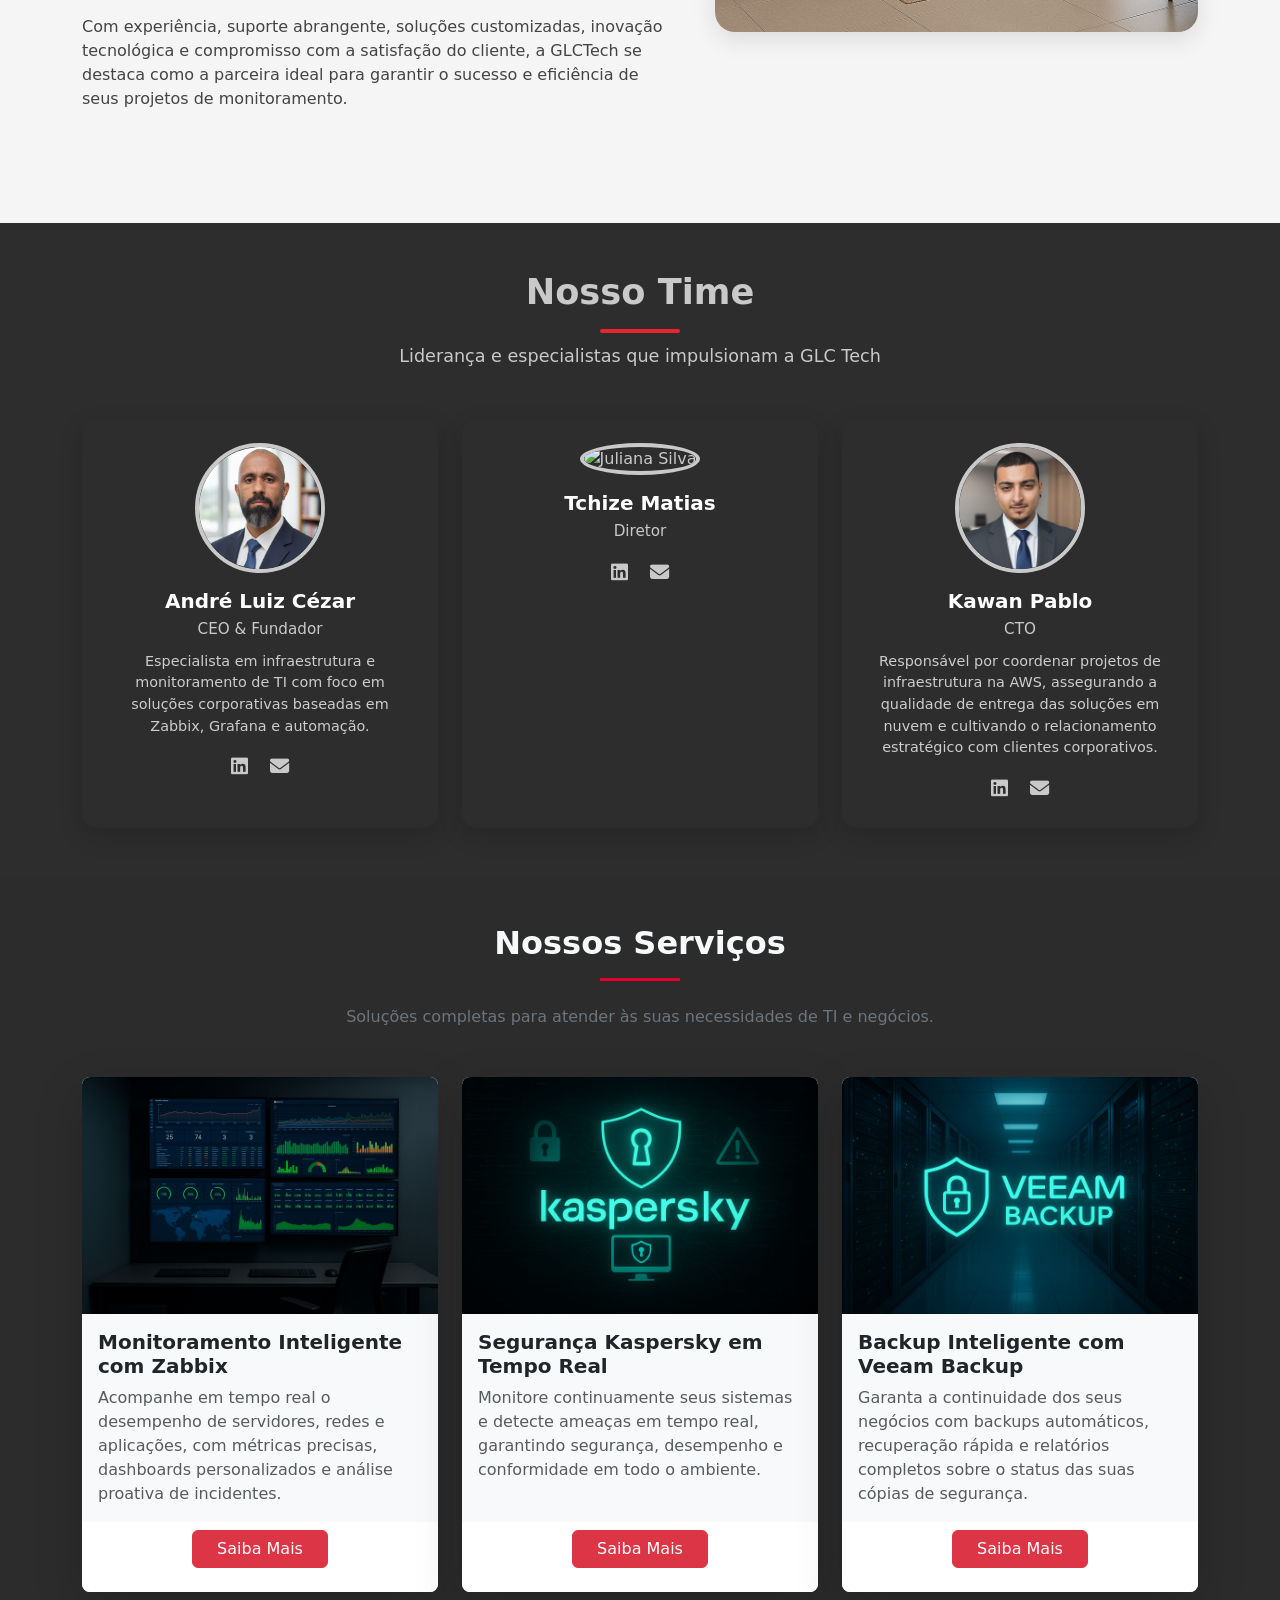
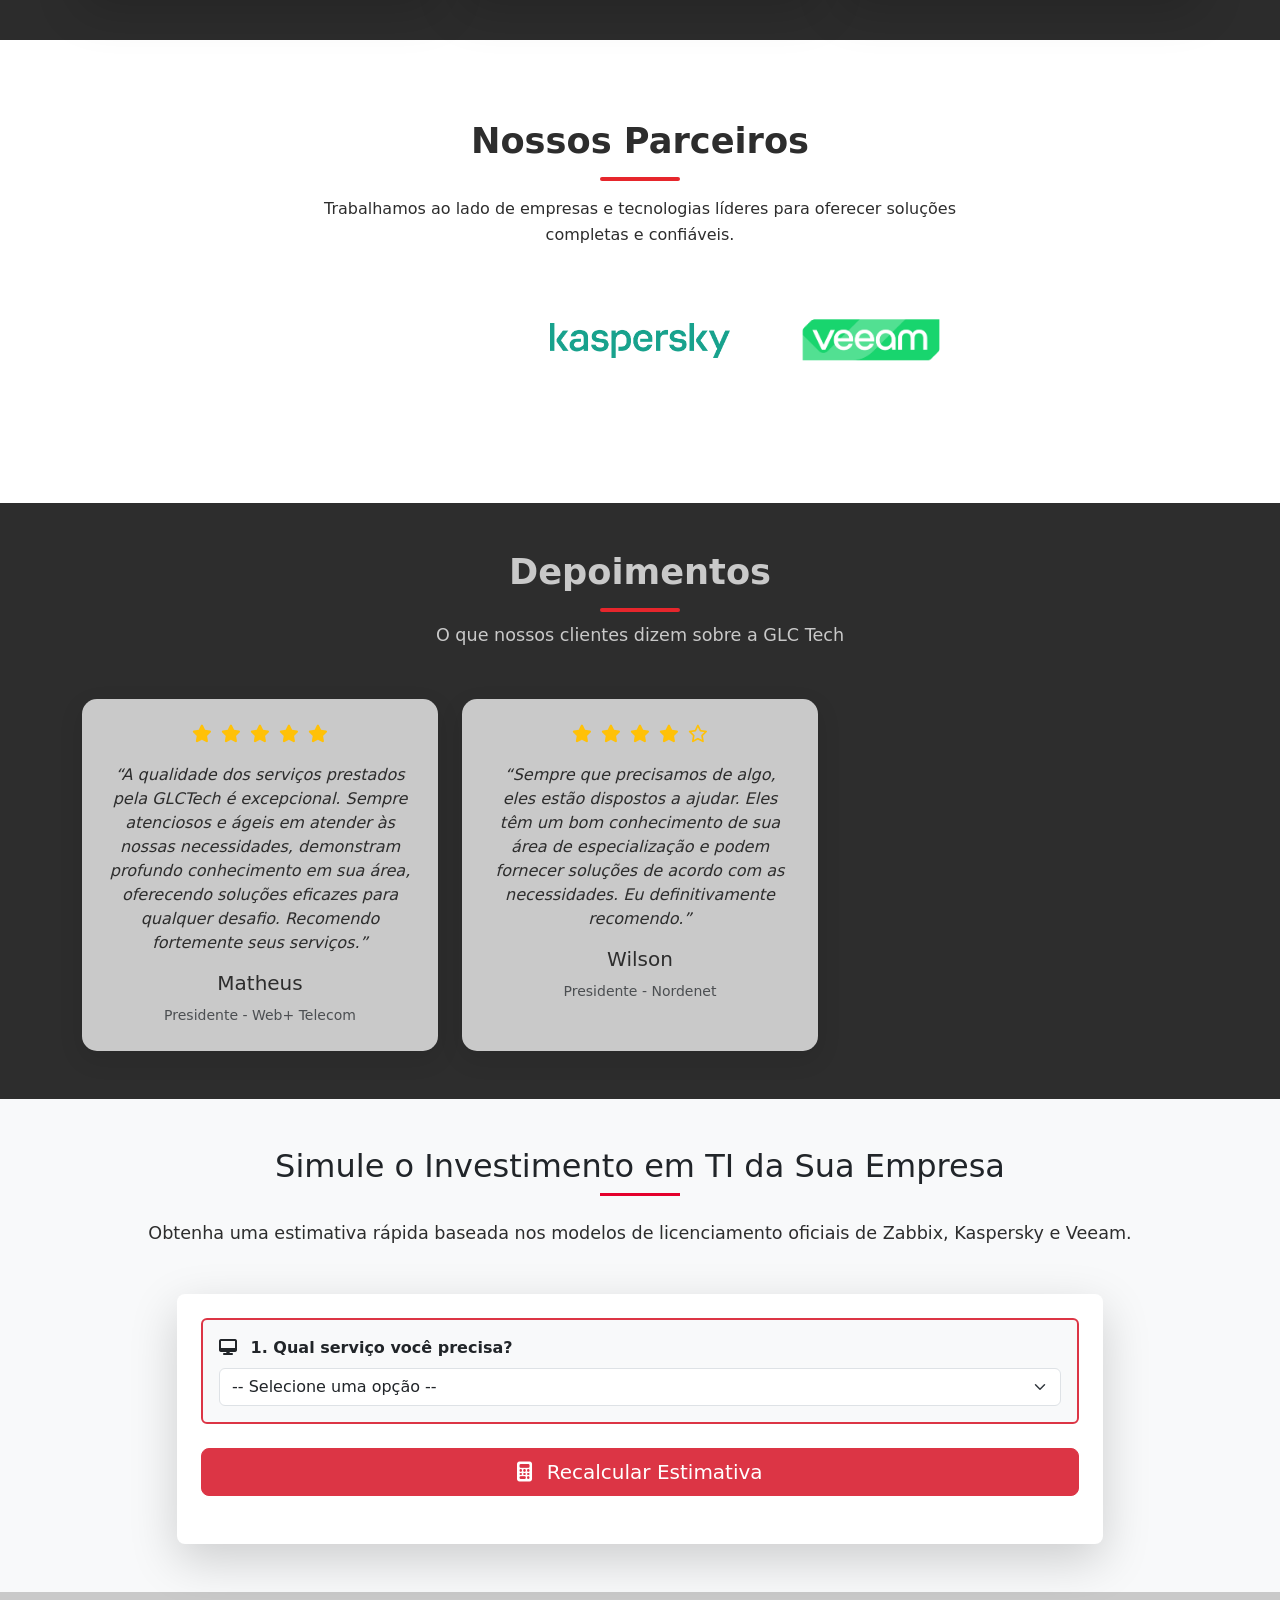
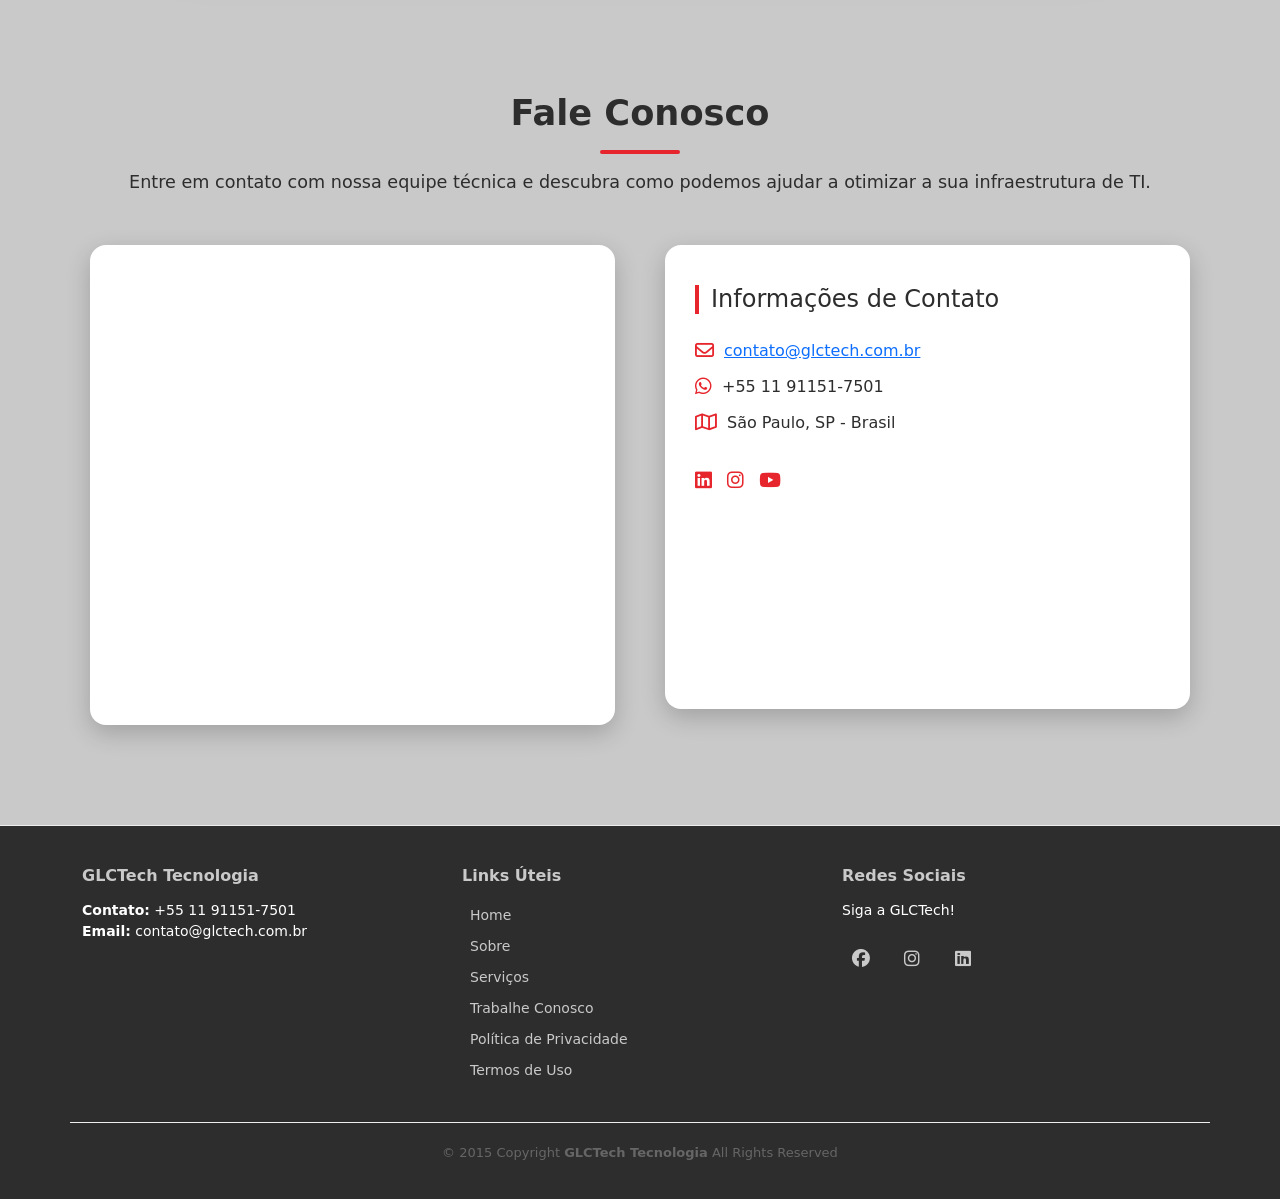
==== commit b2626249: "Add files via upload" ====
--- a/index.html
+++ b/index.html
@@ -536,6 +536,7 @@
                     <option value="">-- Selecione o ambiente --</option>
                     <option value="onpremises">On-premises (Local)</option>
                     <option value="cloud">Cloud (AWS, Azure, GCP)</option>
+                    <option value="cloud">Híbrido (Cloud + On-remises)</option>
                   </select>
                 </div>
               </div>
@@ -562,7 +563,7 @@
                         <label for="qtdLinks" class="form-label">Links de Internet</label>
                         <input type="number" class="form-control" id="qtdLinks" value="1">
                     </div>
-                    
+                                        
                     <div class="col-md-6 mt-3">
                         <label for="qtdFiliaisOnPrem" class="form-label">Total de Filiais (Sites)</label>
                         <input type="number" class="form-control" id="qtdFiliaisOnPrem" min="1" value="1">
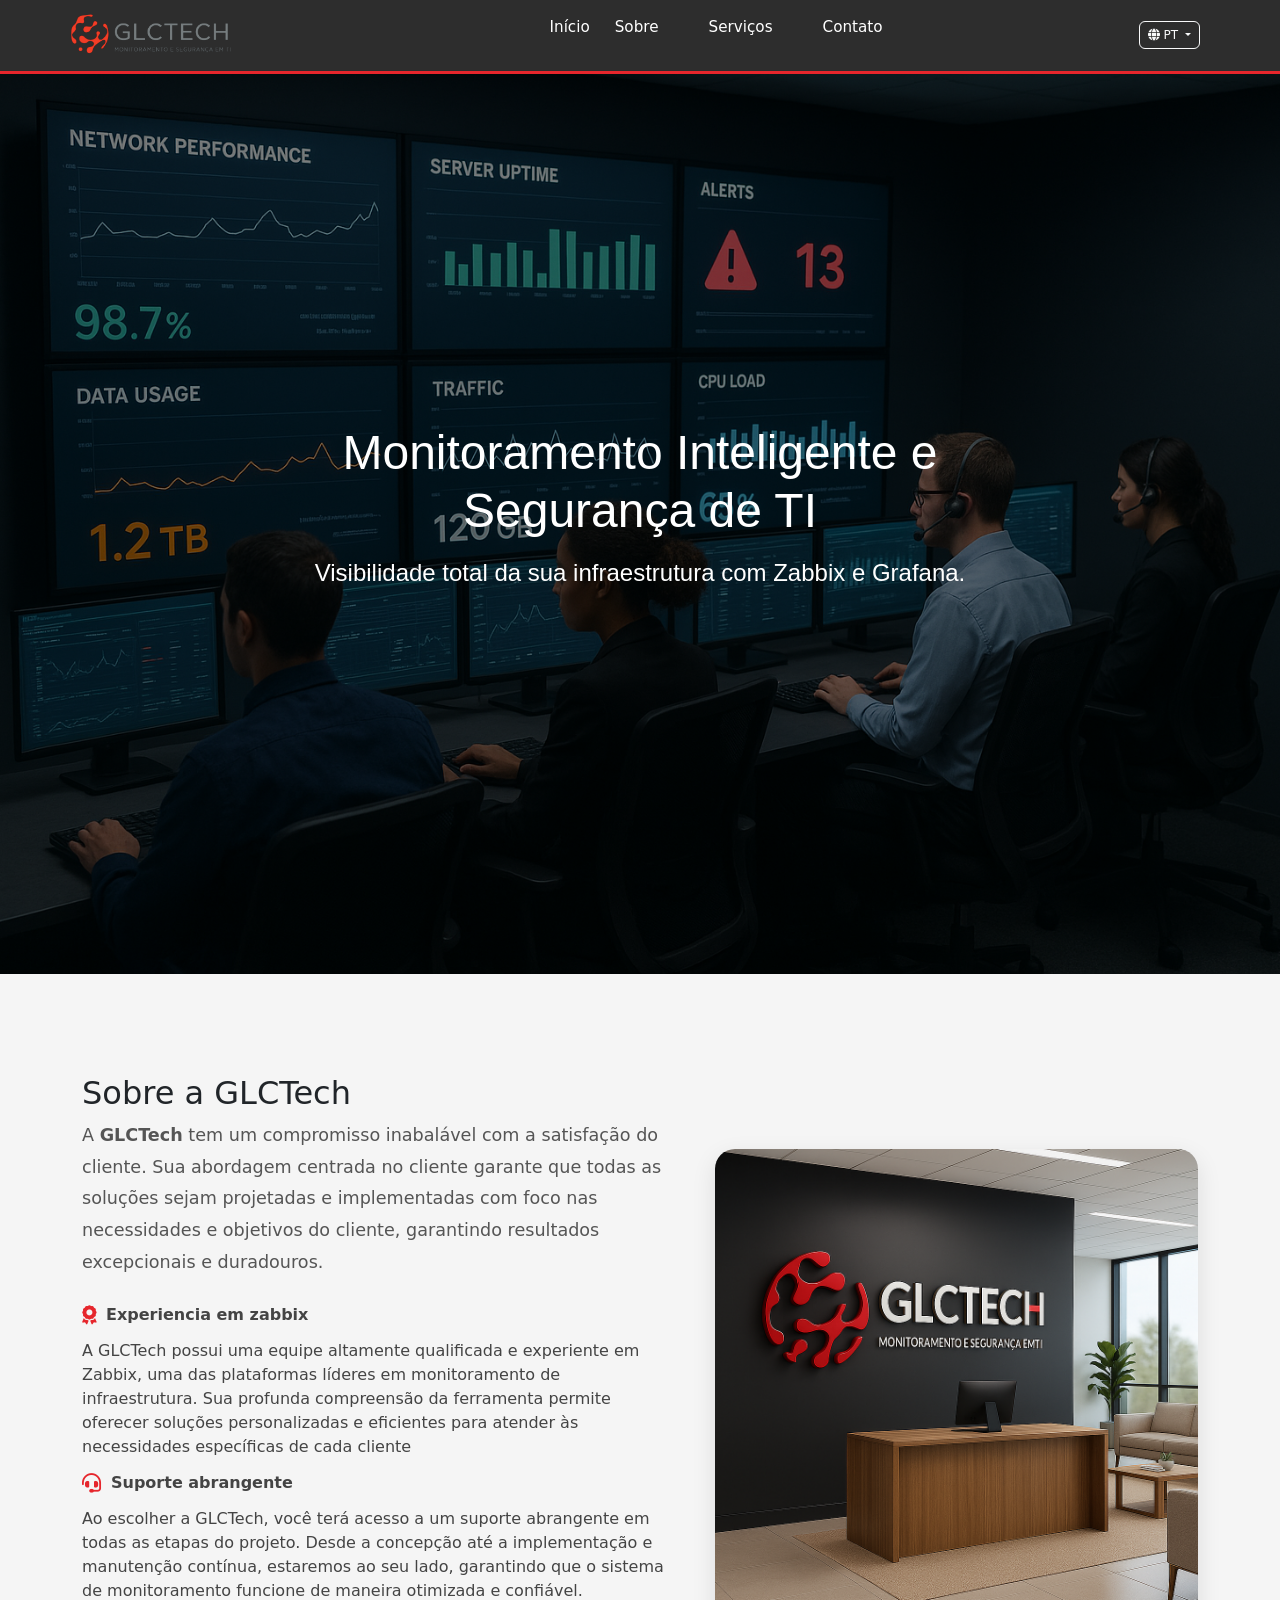
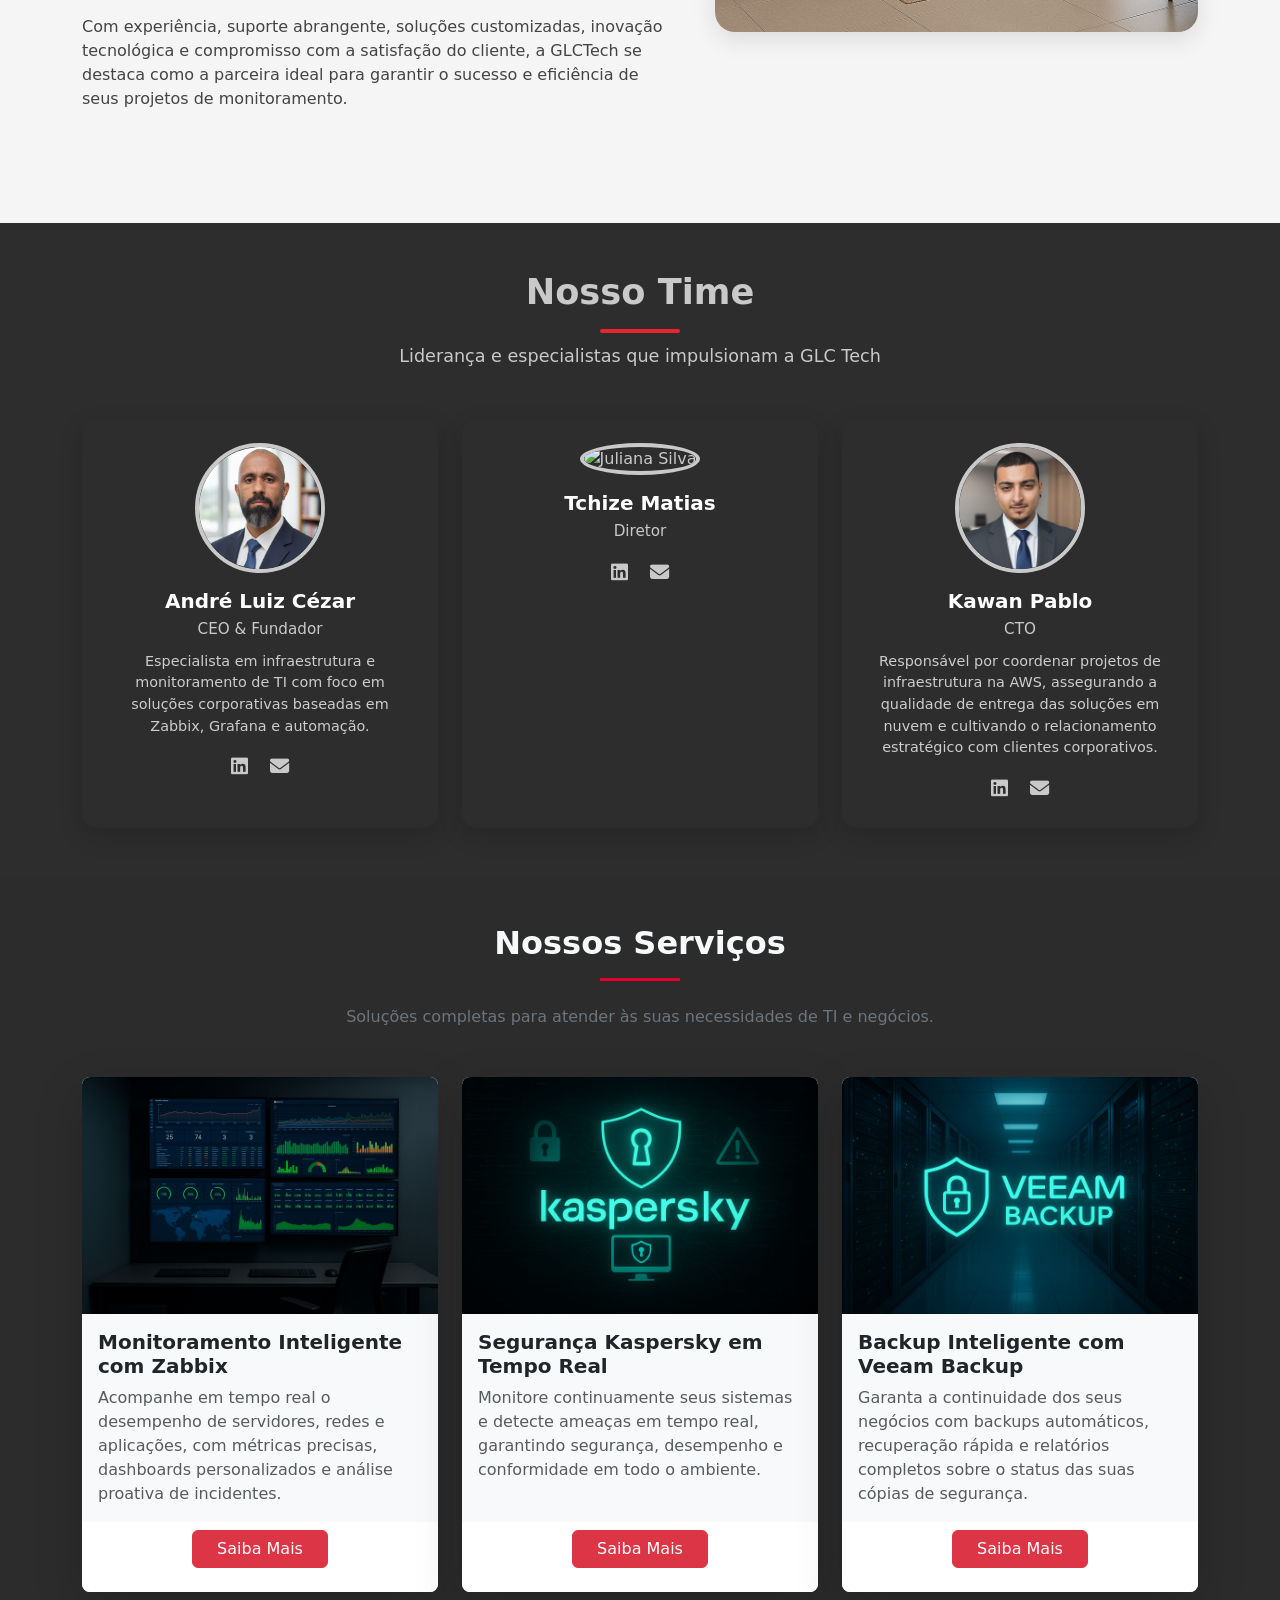
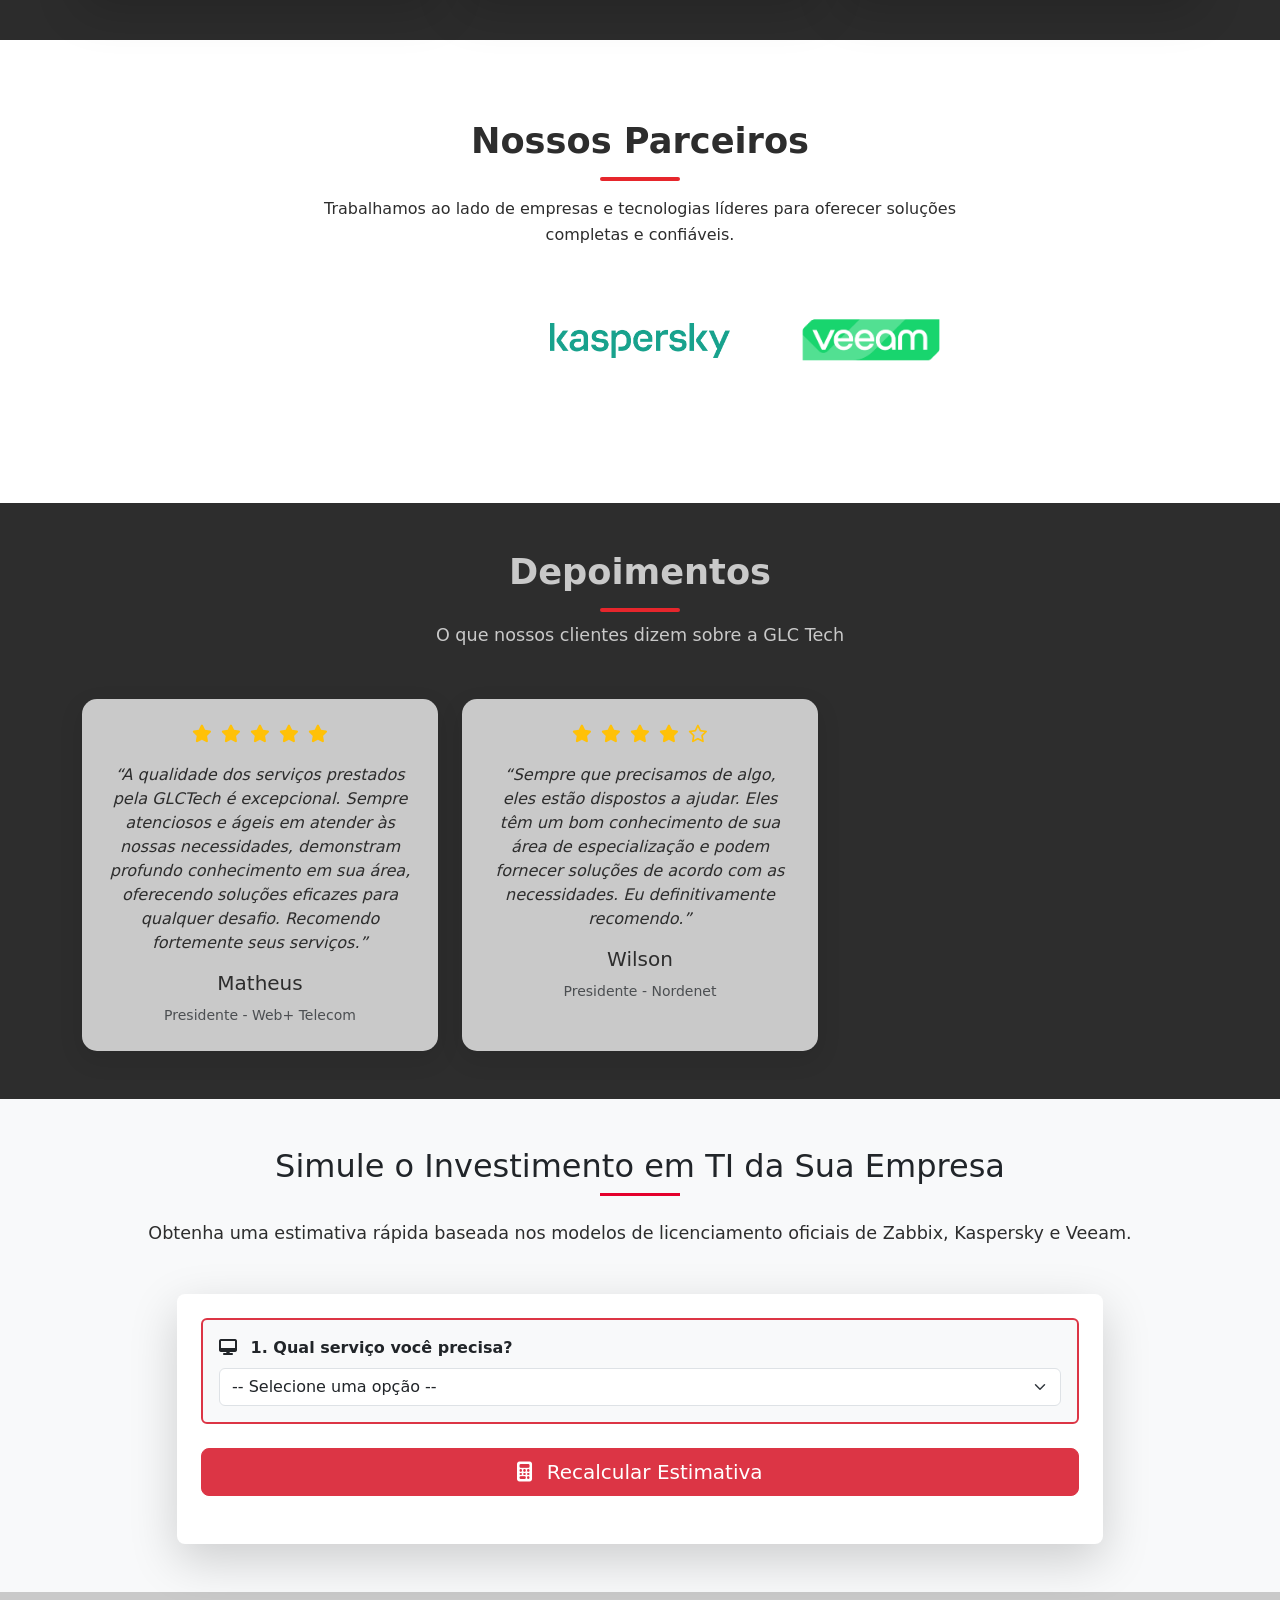
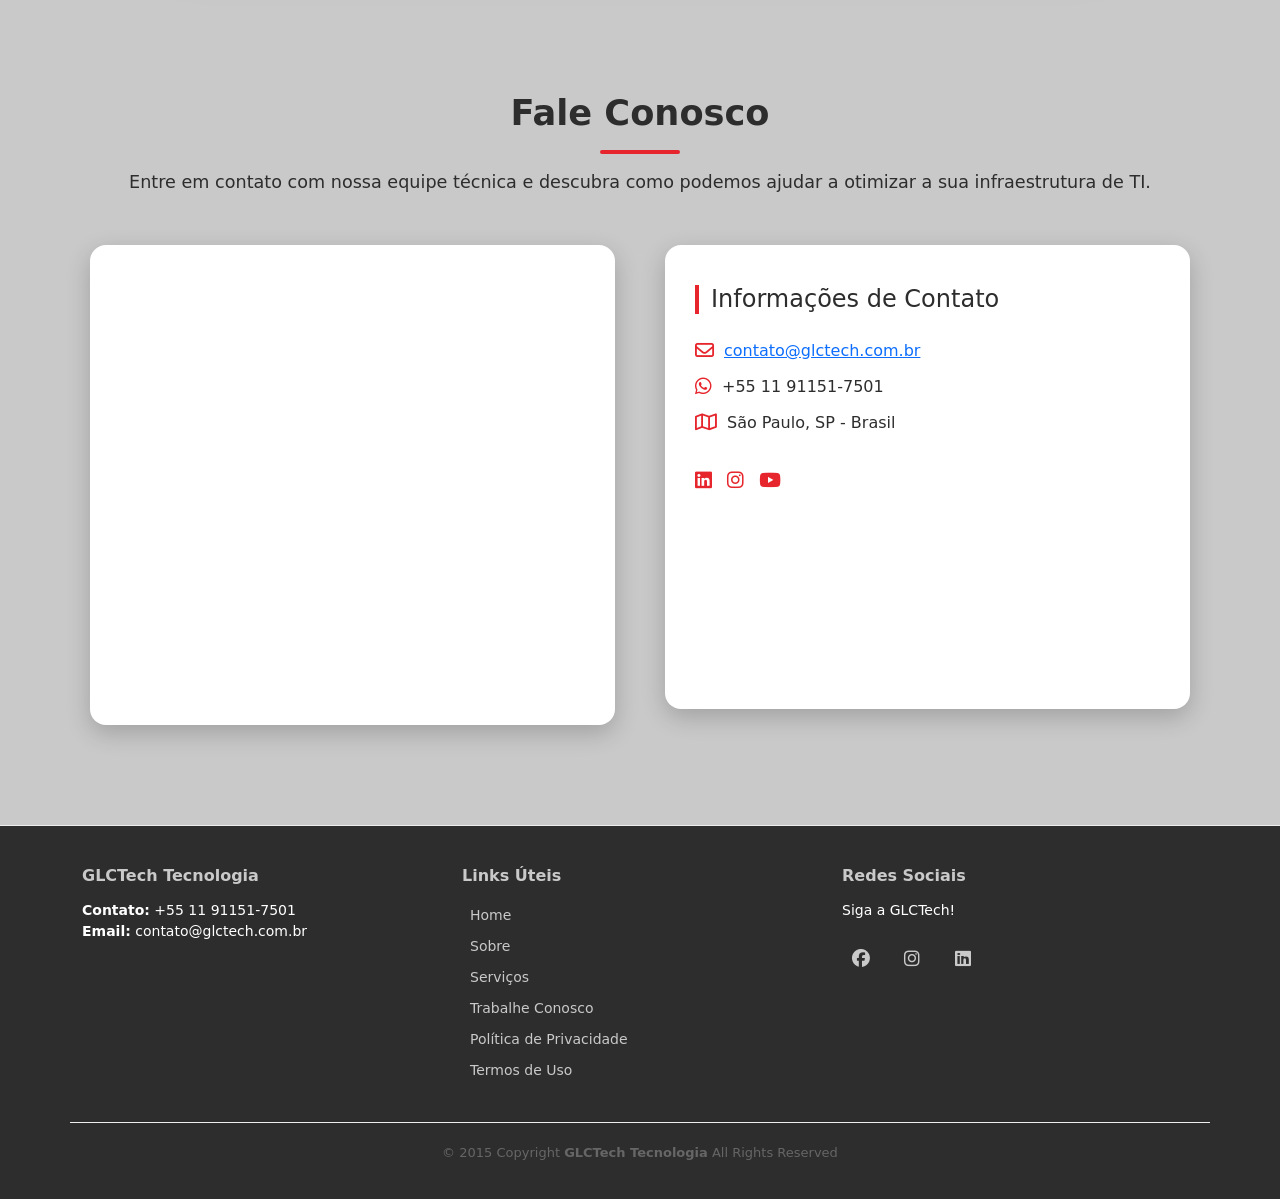
==== commit b7b3a15c: "Add files via upload" ====
--- a/index.html
+++ b/index.html
@@ -503,7 +503,6 @@
 
 <!-- =========CALCULADORA ========-->
 
-
 <section id="calculator" class="py-5" style="background-color: #f8f9fa;">
   <div class="container">
     <h2 class="section-title text-center">Simule o Investimento em TI da Sua Empresa</h2>
@@ -517,6 +516,7 @@
         <div class="card p-4 shadow-lg border-0 rounded-3">
           <form id="serviceCalculatorForm">
             <div class="row g-4 mb-4">
+              
               <div class="col-md-12">
                 <div class="card h-100 p-3 bg-light border-danger border-2">
                   <label for="serviceType" class="form-label fw-bold"><i class="fas fa-desktop me-2"></i> 1. Qual serviço você precisa?</label>
@@ -529,6 +529,12 @@
                 </div>
               </div>
 
+              <div id="serviceDescriptionContainer" class="col-md-12" style="display: none;">
+                <div class="alert alert-info border-0 shadow-sm p-3" role="alert">
+                    <h5 class="alert-heading text-danger fw-bold"><i class="fas fa-info-circle me-2"></i> Sobre o Serviço:</h5>
+                    <p id="serviceDescriptionText" class="mb-0"></p>
+                </div>
+              </div>
               <div class="col-md-12" id="environmentFieldContainer" style="display: none;">
                 <div class="card h-100 p-3 bg-light border-danger border-2">
                   <label for="environmentType" class="form-label fw-bold"><i class="fas fa-cloud me-2"></i> 2. Qual o ambiente de monitoramento?</label>
@@ -536,8 +542,7 @@
                     <option value="">-- Selecione o ambiente --</option>
                     <option value="onpremises">On-premises (Local)</option>
                     <option value="cloud">Cloud (AWS, Azure, GCP)</option>
-                    <option value="cloud">Híbrido (Cloud + On-remises)</option>
-                  </select>
+                    <option value="hybrid">Híbrido (Cloud + On-remises)</option> </select>
                 </div>
               </div>
             </div>
@@ -579,7 +584,7 @@
                 </div>
 
                 <div id="zabbixCloudFields" style="display: none;" class="row g-3 mb-4 p-3 border rounded">
-                    <label class="form-label fw-bold text-dark"><i class="fas fa-cloud me-2"></i> 3. Ativos e Estrutura (Cloud)</label>
+                    <label class="form-label fw-bold text-dark"><i class="fas fa-cloud me-2"></i> 3. Ativos e Estrutura (Cloud/Híbrido)</label>
                     <div class="col-md-6">
                         <label for="qtdServersCloud" class="form-label">Servidores/Instâncias (EC2, VMs, etc.)</label>
                         <input type="number" class="form-control" id="qtdServersCloud" value="10">
@@ -618,10 +623,10 @@
                         </select>
                         <div class="mt-2 small text-muted">
                             <ul class="list-unstyled">
-                                <li>**0.5**: Antimalware, Firewall, Web/Mail Security.</li>
-                                <li>**1.0**: + Gerenciamento Centralizado, Controle de Aplicativos e Dispositivos.</li>
-                                <li>**1.5**: + EDR (Detecção e Resposta a Endpoint), Análise de Comportamento.</li>
-                                <li>**2.0**: + XDR, Segurança de Workloads Cloud e Servidores.</li>
+                                <li>**Small Business**: Antimalware, Firewall, Web/Mail Security.</li>
+                                <li>**EDR Foundations**: + Gerenciamento Centralizado, Controle de Aplicativos e Dispositivos.</li>
+                                <li>**EDR Optimum**: + EDR (Detecção e Resposta a Endpoint), Análise de Comportamento.</li>
+                                <li>**XDR Optimum**: + XDR, Segurança de Workloads Cloud e Servidores.</li>
                             </ul>
                         </div>
                     </div>
@@ -669,7 +674,7 @@
                 </div>
             </div>
 
-            <div class="d-grid mb-4">
+            <div class="d-grid mb-4" hidden>
               <button type="submit" class="btn btn-danger btn-lg"><i class="fas fa-calculator me-2"></i> Recalcular Estimativa</button>
             </div>
           </form>
@@ -696,7 +701,6 @@
     </div>
   </div>
 </section>
-
      <!-- ======= CONTACT ======= -->
 
     <section id="contact" class="contact" aria-labelledby="contact-title">
@@ -739,6 +743,11 @@
     const environmentTypeSelect = document.getElementById('environmentType');
     const resultNoteEl = document.getElementById('resultNote');
     const resultDetailsEl = document.getElementById('resultDetails'); 
+    
+    // Elementos da Descrição do Serviço (Novos)
+    const serviceDescriptionContainer = document.getElementById('serviceDescriptionContainer');
+    const serviceDescriptionText = document.getElementById('serviceDescriptionText');
+
 
     // Zabbix Elements
     const zabbixFieldsContainer = document.getElementById('zabbixFieldsContainer');
@@ -747,20 +756,20 @@
     const qtdRouters = document.getElementById('qtdRouters');
     const qtdServices = document.getElementById('qtdServices');
     const qtdLinks = document.getElementById('qtdLinks');
-    const qtdFiliaisOnPrem = document.getElementById('qtdFiliaisOnPrem'); // NOVO
-    const qtdProxiesOnPrem = document.getElementById('qtdProxiesOnPrem'); // NOVO
+    const qtdFiliaisOnPrem = document.getElementById('qtdFiliaisOnPrem'); 
+    const qtdProxiesOnPrem = document.getElementById('qtdProxiesOnPrem'); 
     const zabbixCloudFields = document.getElementById('zabbixCloudFields');
     const qtdServersCloud = document.getElementById('qtdServersCloud');
-    const qtdFiliaisCloud = document.getElementById('qtdFiliaisCloud');   // NOVO
-    const qtdProxiesCloud = document.getElementById('qtdProxiesCloud');   // NOVO
-
-    // Kaspersky Elements (Mantidos)
+    const qtdFiliaisCloud = document.getElementById('qtdFiliaisCloud');   
+    const qtdProxiesCloud = document.getElementById('qtdProxiesCloud');   
+
+    // Kaspersky Elements 
     const kasperskyFields = document.getElementById('kasperskyFields');
     const qtdKasperskyEndpoints = document.getElementById('qtdKasperskyEndpoints');
     const kasperskyTier = document.getElementById('kasperskyTier');
     const kasperskyPeriod = document.getElementById('kasperskyPeriod');
 
-    // Veeam Elements (Mantidos)
+    // Veeam Elements 
     const veeamFields = document.getElementById('veeamFields');
     const qtdVeeamVMs = document.getElementById('qtdVeeamVMs');
     const qtdVeeamWorkstations = document.getElementById('qtdVeeamWorkstations');
@@ -785,11 +794,11 @@
     const THRESHOLD_MEDIUM = 25;
     const DAYS_SMALL = 5; 
     const DAYS_MEDIUM = 10;
-    const ASSETS_PER_EXTRA_DAY = 5; // 1 dia extra para cada 5 ativos acima de 25
-
-    // Parametros de Estrutura Distribuída (NOVO)
-    const BRANCH_OVERHEAD_DAYS = 1.0; // 1 dia por filial para planejamento e gestão de rede
-    const PROXY_INSTALL_DAYS = 2.0;   // 2 dias por proxy para instalação, hardening e configuração
+    const ASSETS_PER_EXTRA_DAY = 5; 
+
+    // Parametros de Estrutura Distribuída
+    const BRANCH_OVERHEAD_DAYS = 1.0; 
+    const PROXY_INSTALL_DAYS = 2.0;   
 
     // KASPERSKY (Licenças)
     const COST_KASPERSKY_SMALL_BUSINESS_YEAR = 150.00; 
@@ -818,6 +827,26 @@
       veeamFields.style.display = 'none';
       environmentTypeSelect.required = false;
     }
+    
+    // --- FUNÇÃO PARA ADICIONAR DESCRIÇÃO DO SERVIÇO (NOVO) ---
+    function updateServiceDescription(serviceType) {
+        let description = "";
+
+        if (serviceType === 'zabbix') {
+            description = `O **Zabbix** é a solução de monitoramento unificado. O cálculo estima o custo de **implementação** (setup, configuração, dashboards) e o valor do **suporte mensal** baseado na complexidade e no número de ativos (servidores, redes, aplicações).`;
+        } else if (serviceType === 'kaspersky') {
+            description = `O **Kaspersky** oferece proteção Endpoint de última geração. O cálculo estima o **custo total de licenciamento** (por usuário/endpoint) pelo período selecionado, de acordo com o nível de segurança (Small Business, EDR, XDR).`;
+        } else if (serviceType === 'veeam') {
+            description = `O **Veeam Data Platform** (VUL) simplifica o backup e recuperação. O cálculo estima o **custo total de licenciamento VUL** (por workload) pelo período, baseado na edição (Foundation, Advanced, Premium) e no número de VMs, servidores e workstations.`;
+        }
+
+        if (description) {
+            serviceDescriptionText.innerHTML = description;
+            serviceDescriptionContainer.style.display = 'block';
+        } else {
+            serviceDescriptionContainer.style.display = 'none';
+        }
+    }
 
     // --- Função Principal de Cálculo ---
     function calculateTotal() {
@@ -835,25 +864,27 @@
       
       if (serviceType === 'zabbix') {
         let totalAssets = 0;
-        let coreMonitoringDays = 0; // Dias para o monitoramento central de ativos
+        let coreMonitoringDays = 0; 
         let monthlySupportCost = 0;
         
         const environmentType = environmentTypeSelect.value;
 
         if (!environmentType) {
             estimatedValueEl.textContent = 'R$ 0,00';
-            resultDetailsEl.innerHTML = '<p class="text-danger text-center">Selecione o ambiente (Cloud ou On-premises) para calcular.</p>';
+            resultDetailsEl.innerHTML = '<p class="text-danger text-center">Selecione o ambiente (Cloud, Híbrido ou On-premises) para calcular.</p>';
             return;
         }
 
-        // 1. Lendo os novos inputs
-        const qtdFiliais = environmentType === 'onpremises' 
-            ? Math.max(1, parseInt(qtdFiliaisOnPrem.value) || 1) 
-            : Math.max(1, parseInt(qtdFiliaisCloud.value) || 1); 
+        // 1. Lendo os inputs de estrutura distribuída
+        const isCloudOrHybrid = environmentType === 'cloud' || environmentType === 'hybrid'; // Suporte Híbrido
+
+        const qtdFiliais = isCloudOrHybrid
+            ? Math.max(1, parseInt(qtdFiliaisCloud.value) || 1) 
+            : Math.max(1, parseInt(qtdFiliaisOnPrem.value) || 1); 
             
-        const proxiesPerBranch = environmentType === 'onpremises' 
-            ? Math.max(0, parseInt(qtdProxiesOnPrem.value) || 0)
-            : Math.max(0, parseInt(qtdProxiesCloud.value) || 0);
+        const proxiesPerBranch = isCloudOrHybrid
+            ? Math.max(0, parseInt(qtdProxiesCloud.value) || 0)
+            : Math.max(0, parseInt(qtdProxiesOnPrem.value) || 0);
 
         const totalProxies = qtdFiliais * proxiesPerBranch;
 
@@ -867,10 +898,11 @@
             totalAssets = servers + routers + services + links;
             monthlySupportCost = (totalAssets <= THRESHOLD_SMALL) ? SUPPORT_TIER_S : (totalAssets <= THRESHOLD_MEDIUM ? SUPPORT_TIER_M : SUPPORT_TIER_L);
 
-        } else if (environmentType === 'cloud') {
+        } else if (isCloudOrHybrid) { // Lógica para Cloud e Híbrido
             const servers = Math.max(0, parseInt(qtdServersCloud.value) || 0);
             totalAssets = servers;
-            monthlySupportCost = (totalAssets <= THRESHOLD_SMALL) ? SUPPORT_TIER_M : SUPPORT_TIER_L; // Cloud tem suporte Mínimo M
+            // Cloud/Híbrido geralmente têm suporte Mínimo M
+            monthlySupportCost = (totalAssets <= THRESHOLD_SMALL) ? SUPPORT_TIER_M : SUPPORT_TIER_L; 
         }
 
         if (totalAssets < 1) {
@@ -1043,6 +1075,7 @@
       const selectedService = serviceTypeSelect.value;
       
       hideAllConditionalFields();
+      updateServiceDescription(selectedService); // Chama a função de descrição
       
       environmentTypeSelect.value = ''; 
 
@@ -1059,15 +1092,18 @@
       calculateTotal();
     });
 
-    // Listener de Ambiente Zabbix (precisa recalcular e mostrar/esconder campos)
+    // Listener de Ambiente Zabbix (incluindo Híbrido)
     environmentTypeSelect.addEventListener('change', () => {
         const environmentType = environmentTypeSelect.value;
         zabbixOnPremFields.style.display = 'none';
         zabbixCloudFields.style.display = 'none';
+        
+        // Verifica se é Cloud ou Híbrido para usar os campos Cloud
+        const isCloudOrHybrid = environmentType === 'cloud' || environmentType === 'hybrid';
 
         if (environmentType === 'onpremises') {
             zabbixOnPremFields.style.display = 'flex';
-        } else if (environmentType === 'cloud') {
+        } else if (isCloudOrHybrid) { 
             zabbixCloudFields.style.display = 'flex';
         }
         calculateTotal();
@@ -1077,7 +1113,7 @@
     const inputElements = [
         // Zabbix On-Prem
         qtdServersOnPrem, qtdRouters, qtdServices, qtdLinks, qtdFiliaisOnPrem, qtdProxiesOnPrem,
-        // Zabbix Cloud
+        // Zabbix Cloud (também usado para Híbrido)
         qtdServersCloud, qtdFiliaisCloud, qtdProxiesCloud,
         // Kaspersky
         qtdKasperskyEndpoints, kasperskyTier, kasperskyPeriod,
@@ -1088,13 +1124,12 @@
     // Adiciona o listener para cada input
     inputElements.forEach(element => {
         if (element) { 
-            // 'input' é para texto/número, 'change' para selects
             const eventType = element.tagName === 'SELECT' ? 'change' : 'input';
             element.addEventListener(eventType, calculateTotal);
         }
     });
 
-    // Submissão do formulário (para o caso de o usuário pressionar Enter ou clicar no botão)
+    // Submissão do formulário 
     form.addEventListener('submit', function(event) {
       event.preventDefault();
       calculateTotal(); 
@@ -1104,7 +1139,6 @@
     calculateTotal(); 
   });
 </script>
-
 <!-- ======== SCRIPT MENU HAMBÚRGUER ======== -->
 <script>
   document.addEventListener("DOMContentLoaded", function() {
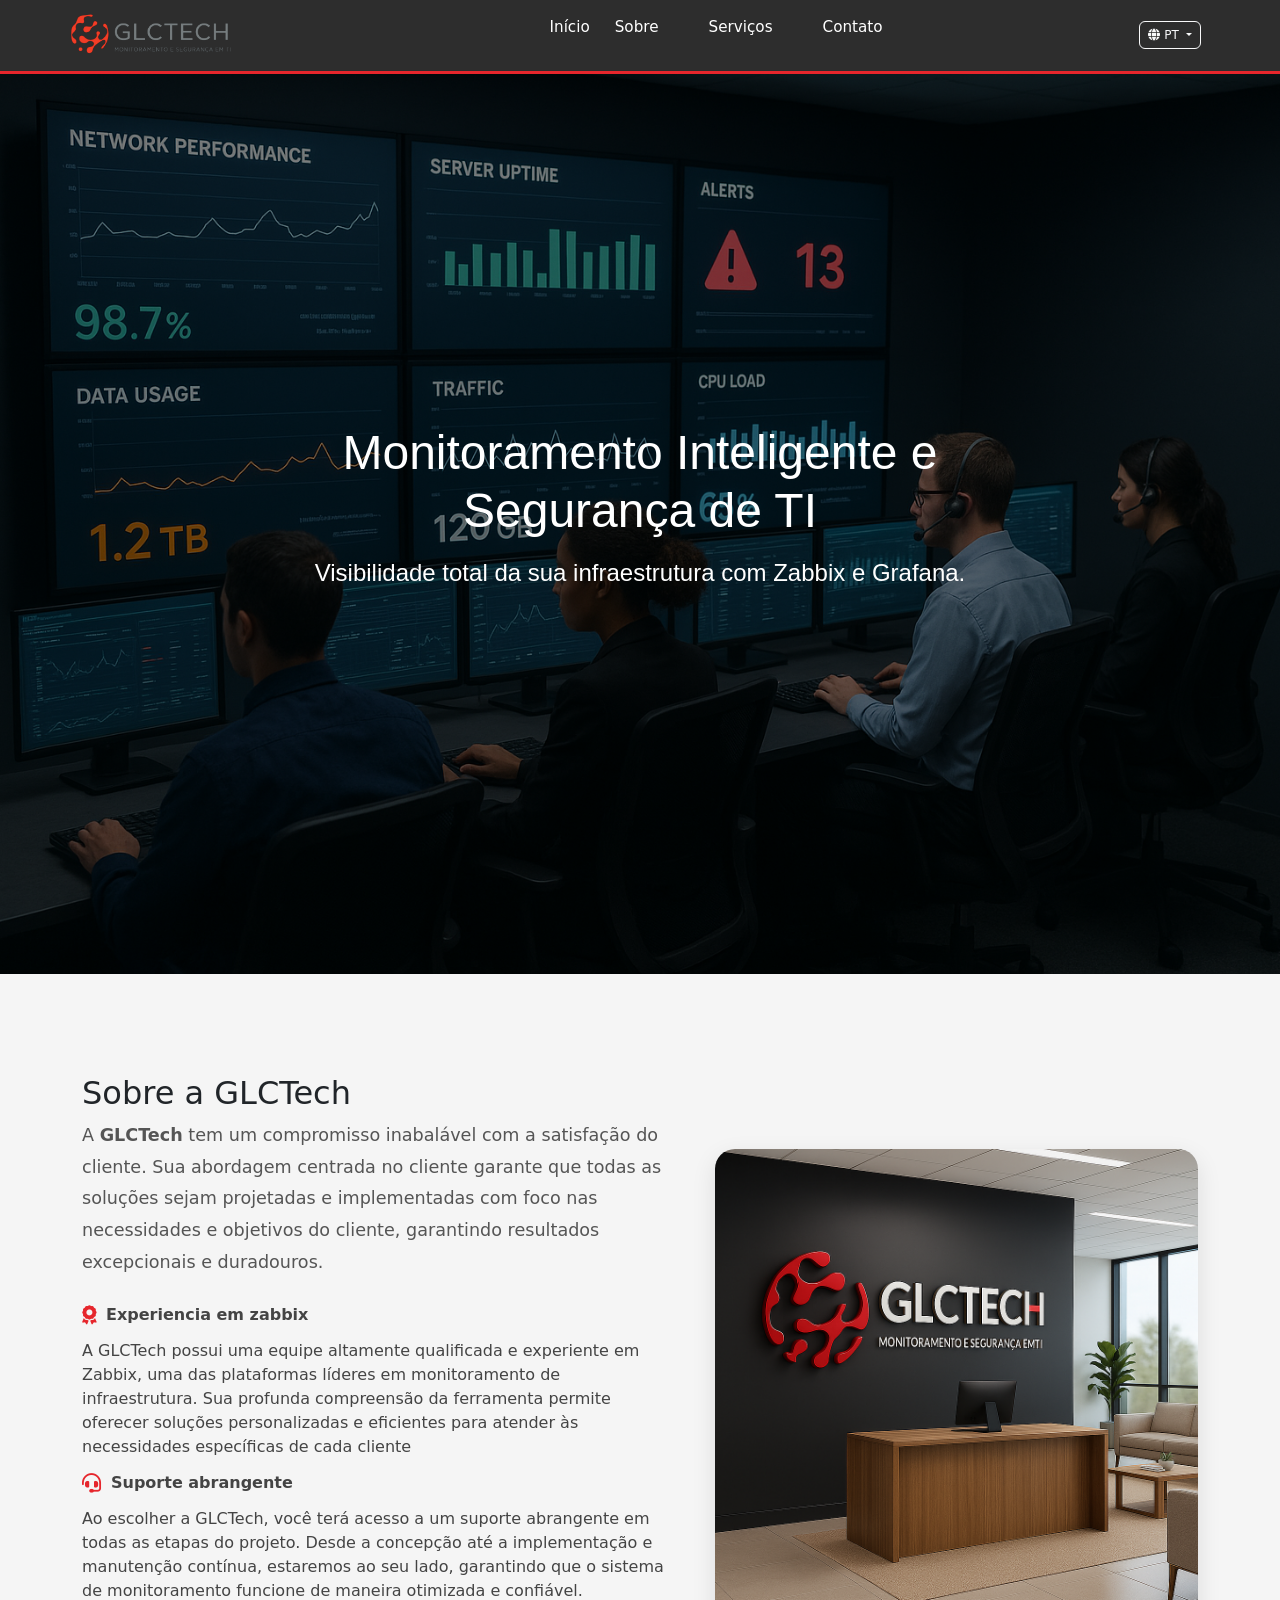
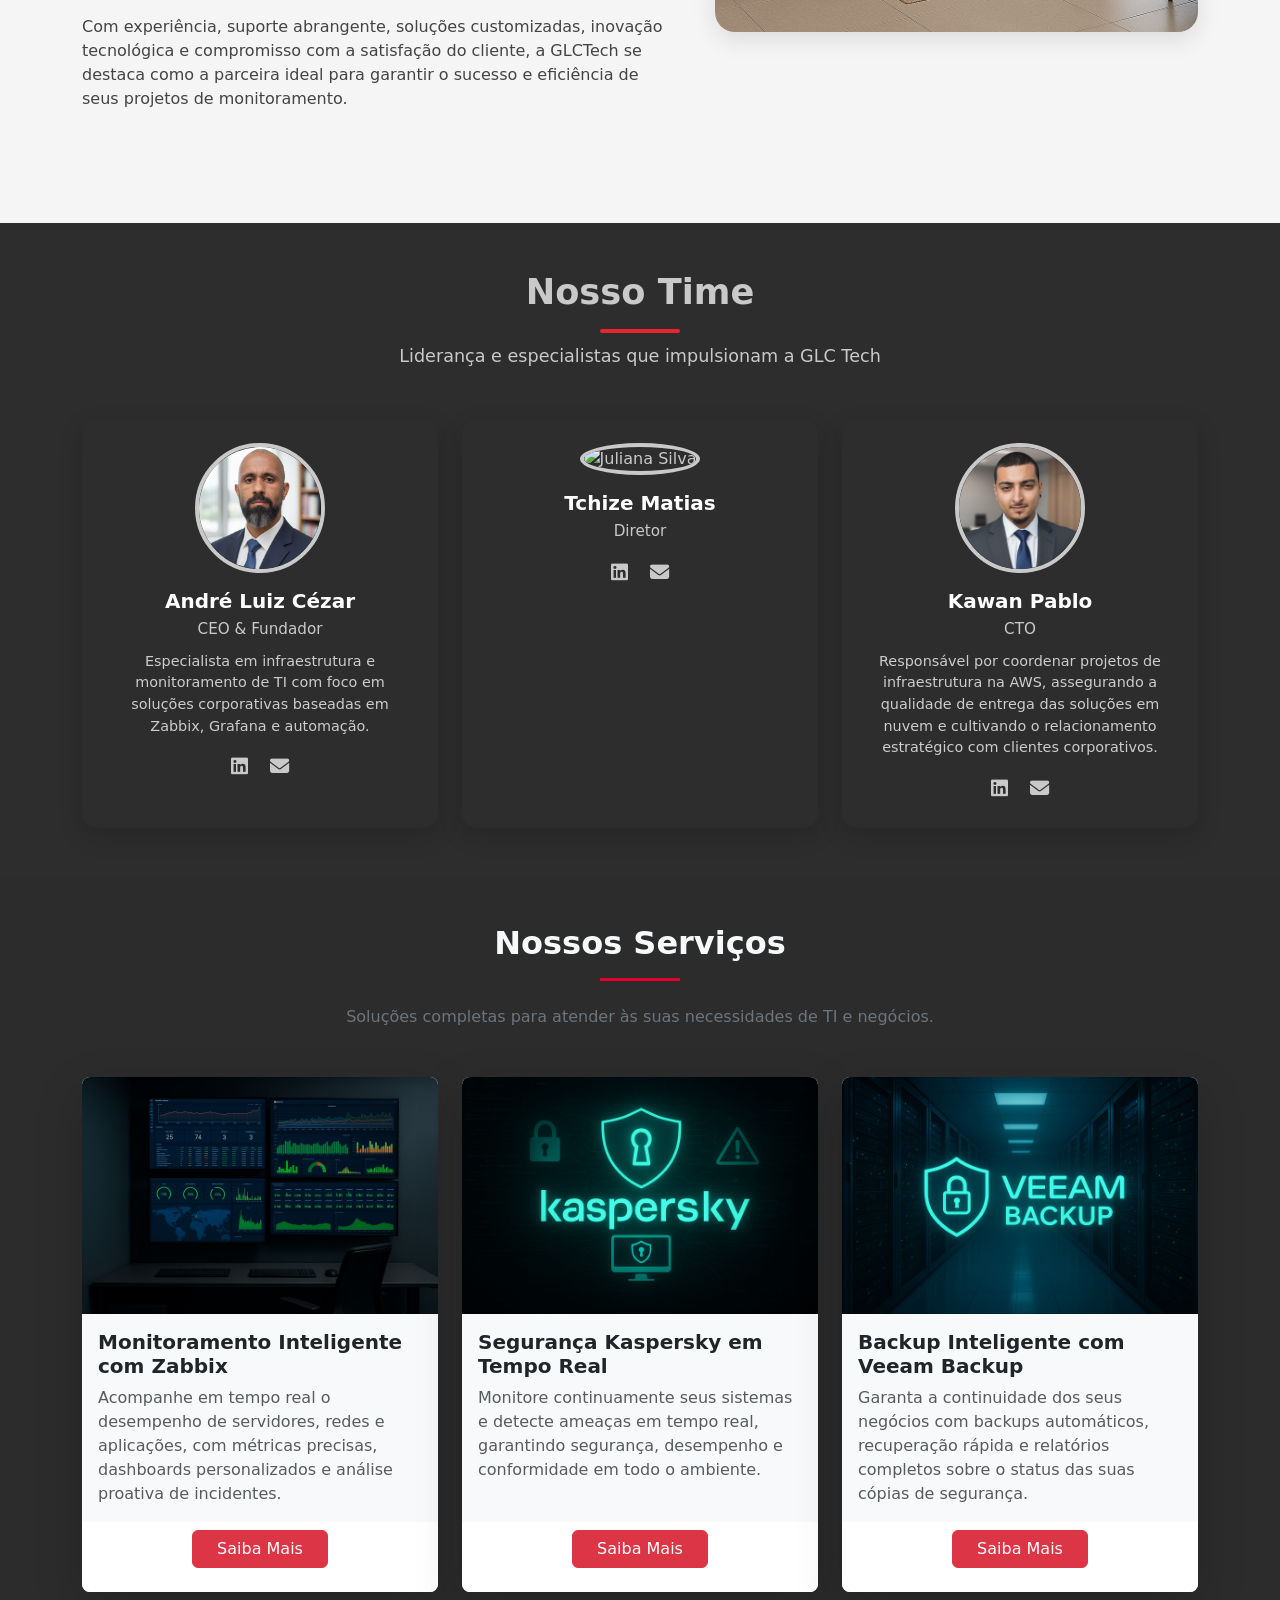
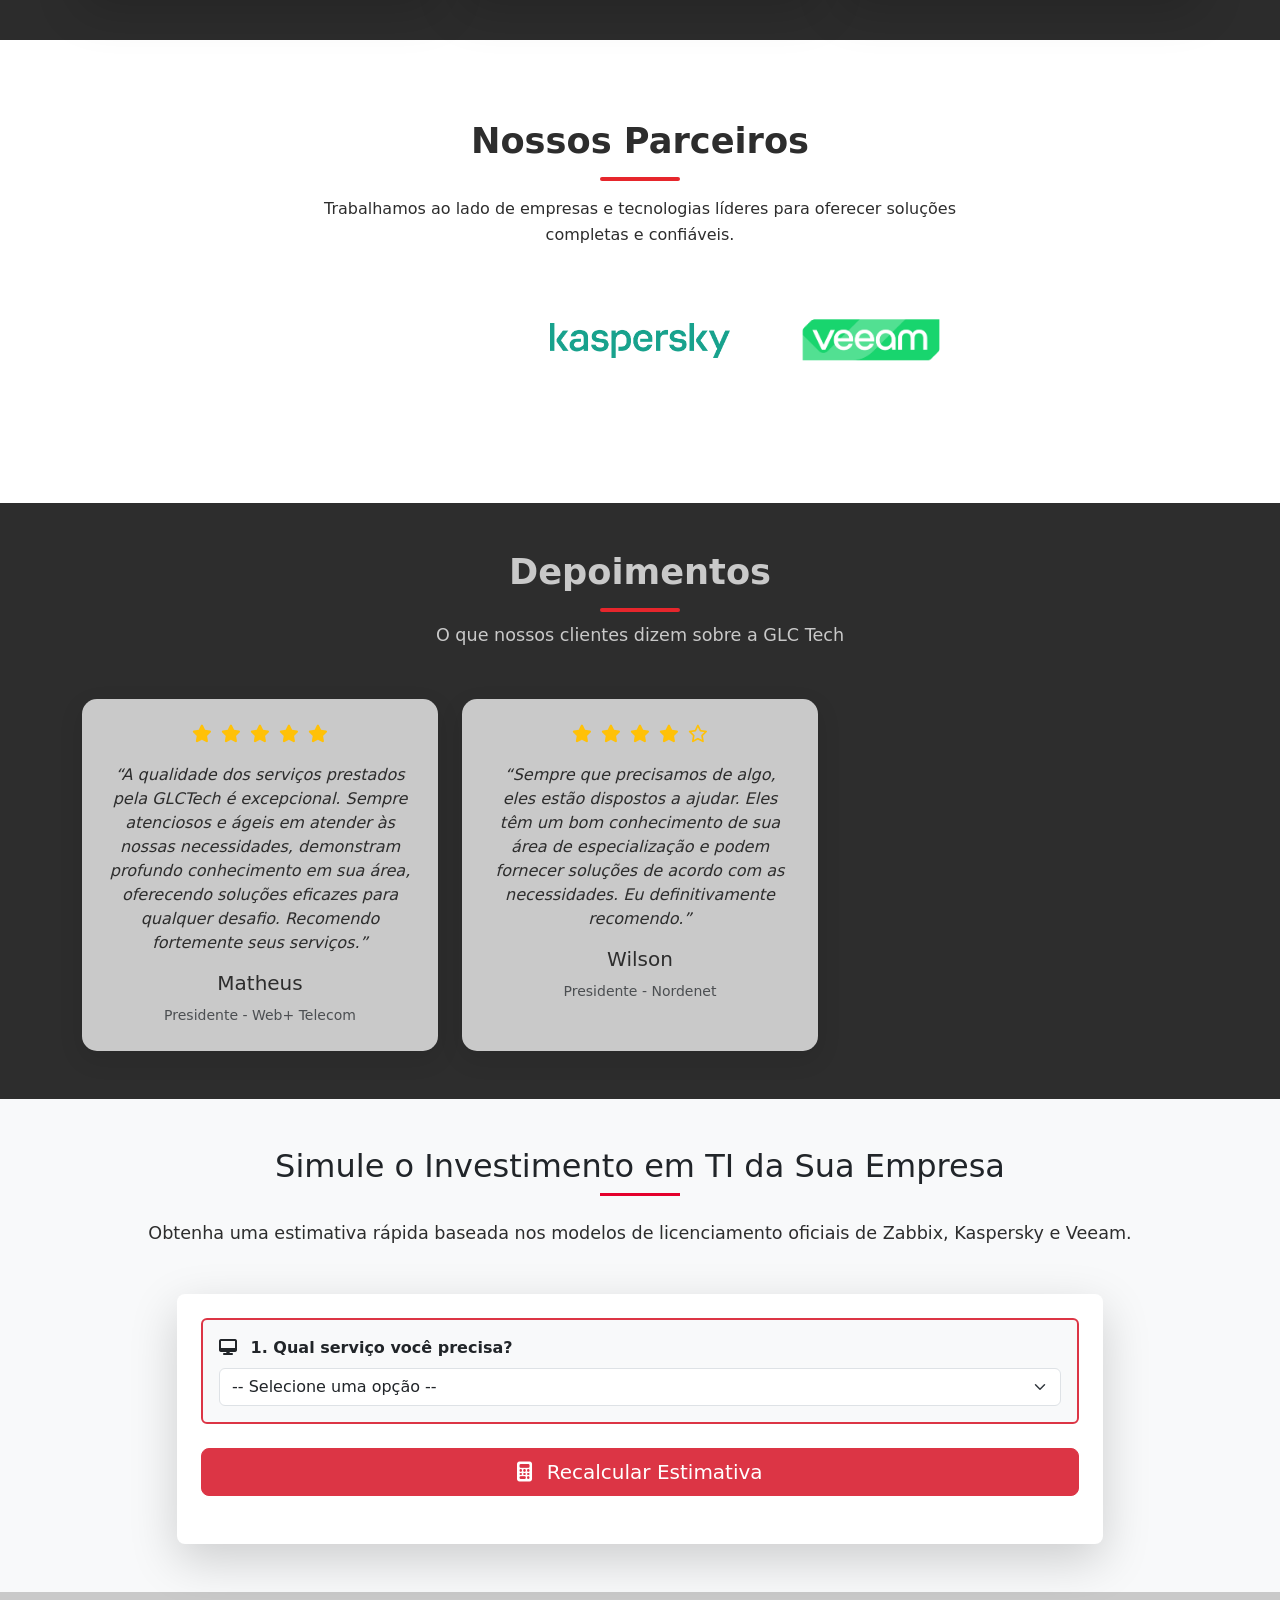
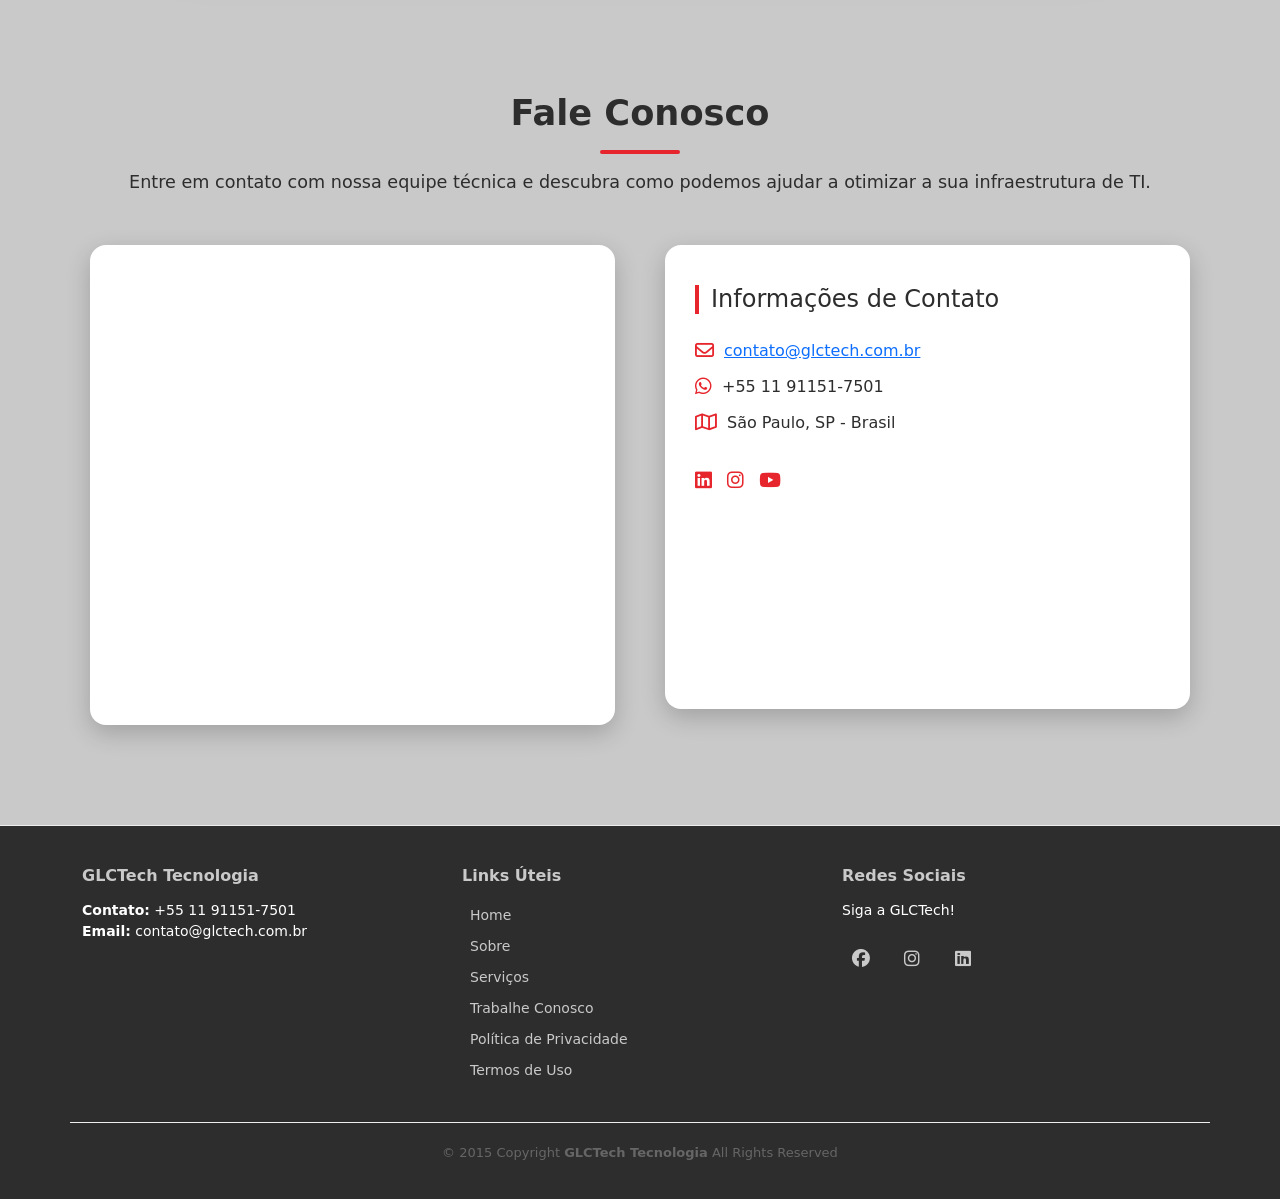
==== commit 55f14c4f: "Fix typo in hybrid environment option" ====
--- a/index.html
+++ b/index.html
@@ -542,7 +542,7 @@
                     <option value="">-- Selecione o ambiente --</option>
                     <option value="onpremises">On-premises (Local)</option>
                     <option value="cloud">Cloud (AWS, Azure, GCP)</option>
-                    <option value="hybrid">Híbrido (Cloud + On-remises)</option> </select>
+                    <option value="hybrid">Híbrido (Cloud + On-premises)</option> </select>
                 </div>
               </div>
             </div>
@@ -1264,4 +1264,4 @@
  <script src="//code.tidio.co/z471nxc3tjaciumkzzasuoe928m5odks.js" async></script>
 
 
-<!-- ======== END TIDIO CHAT ====== -->+<!-- ======== END TIDIO CHAT ====== -->
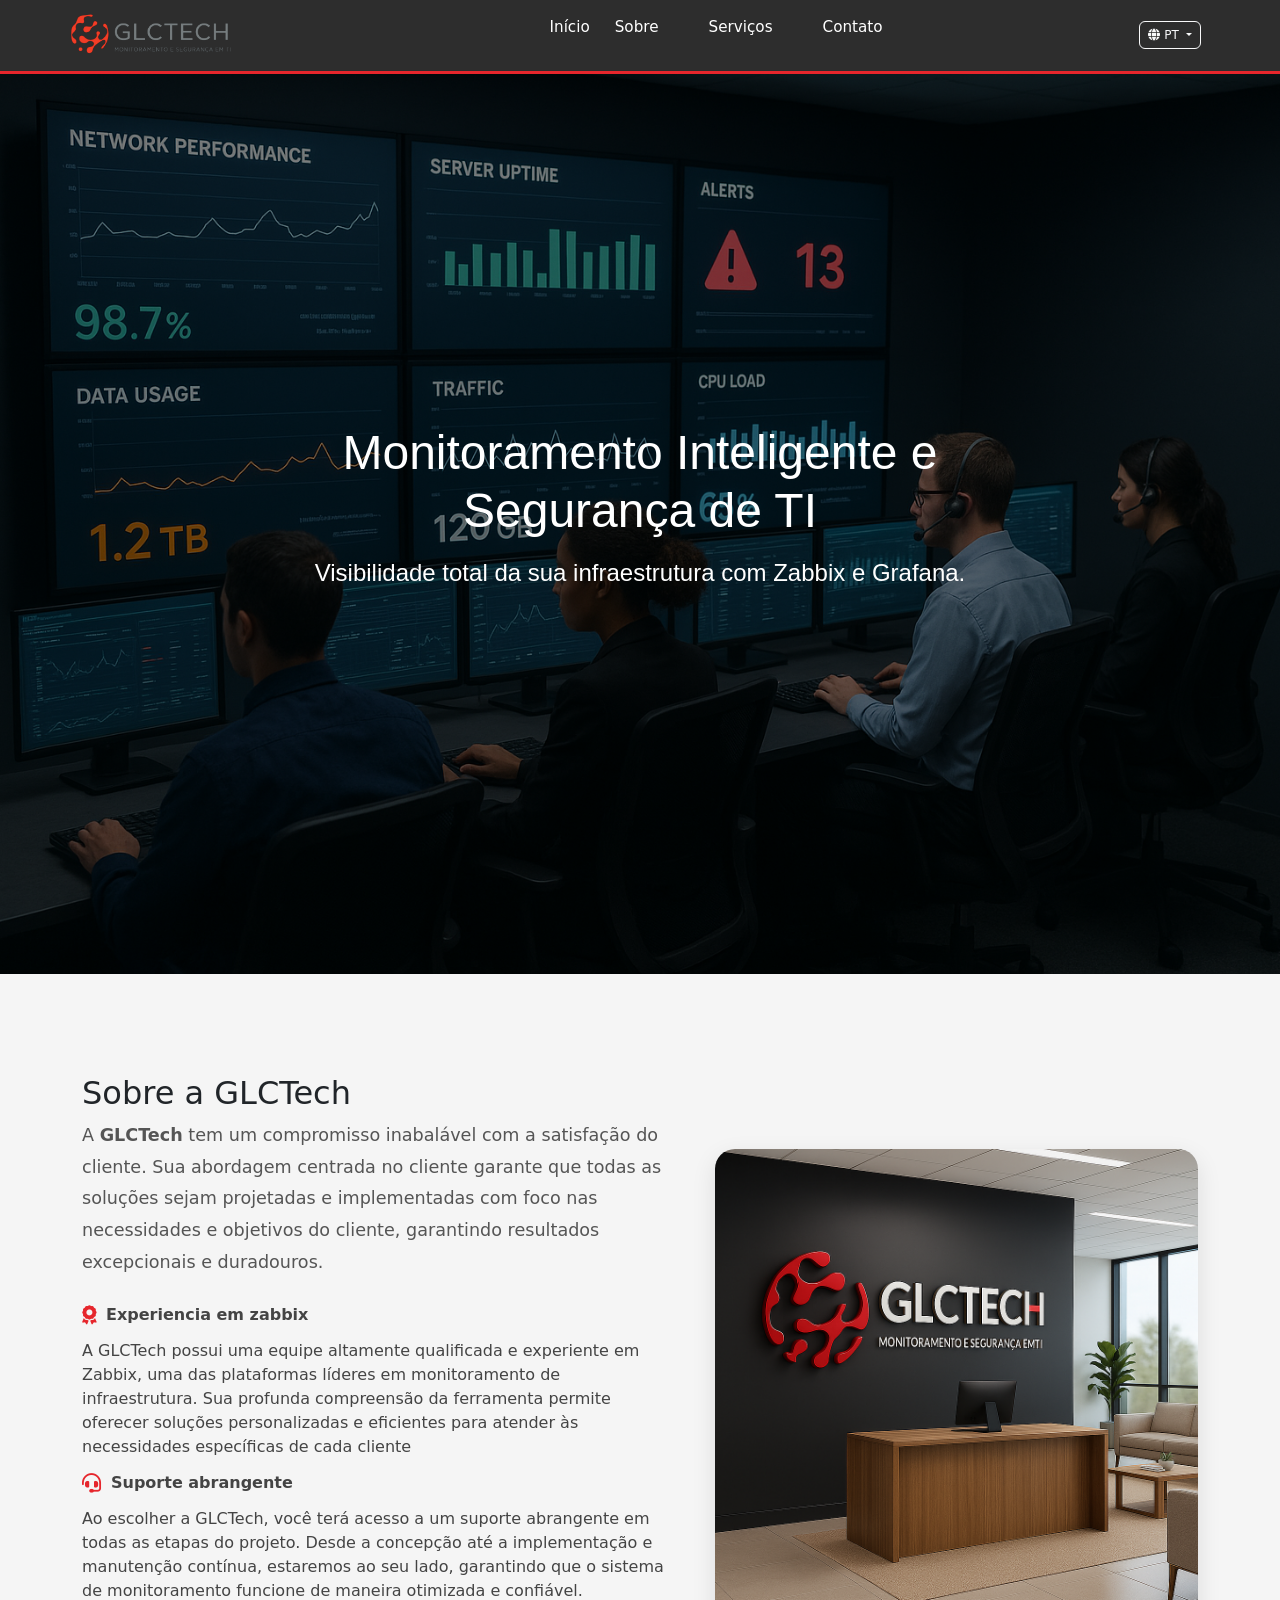
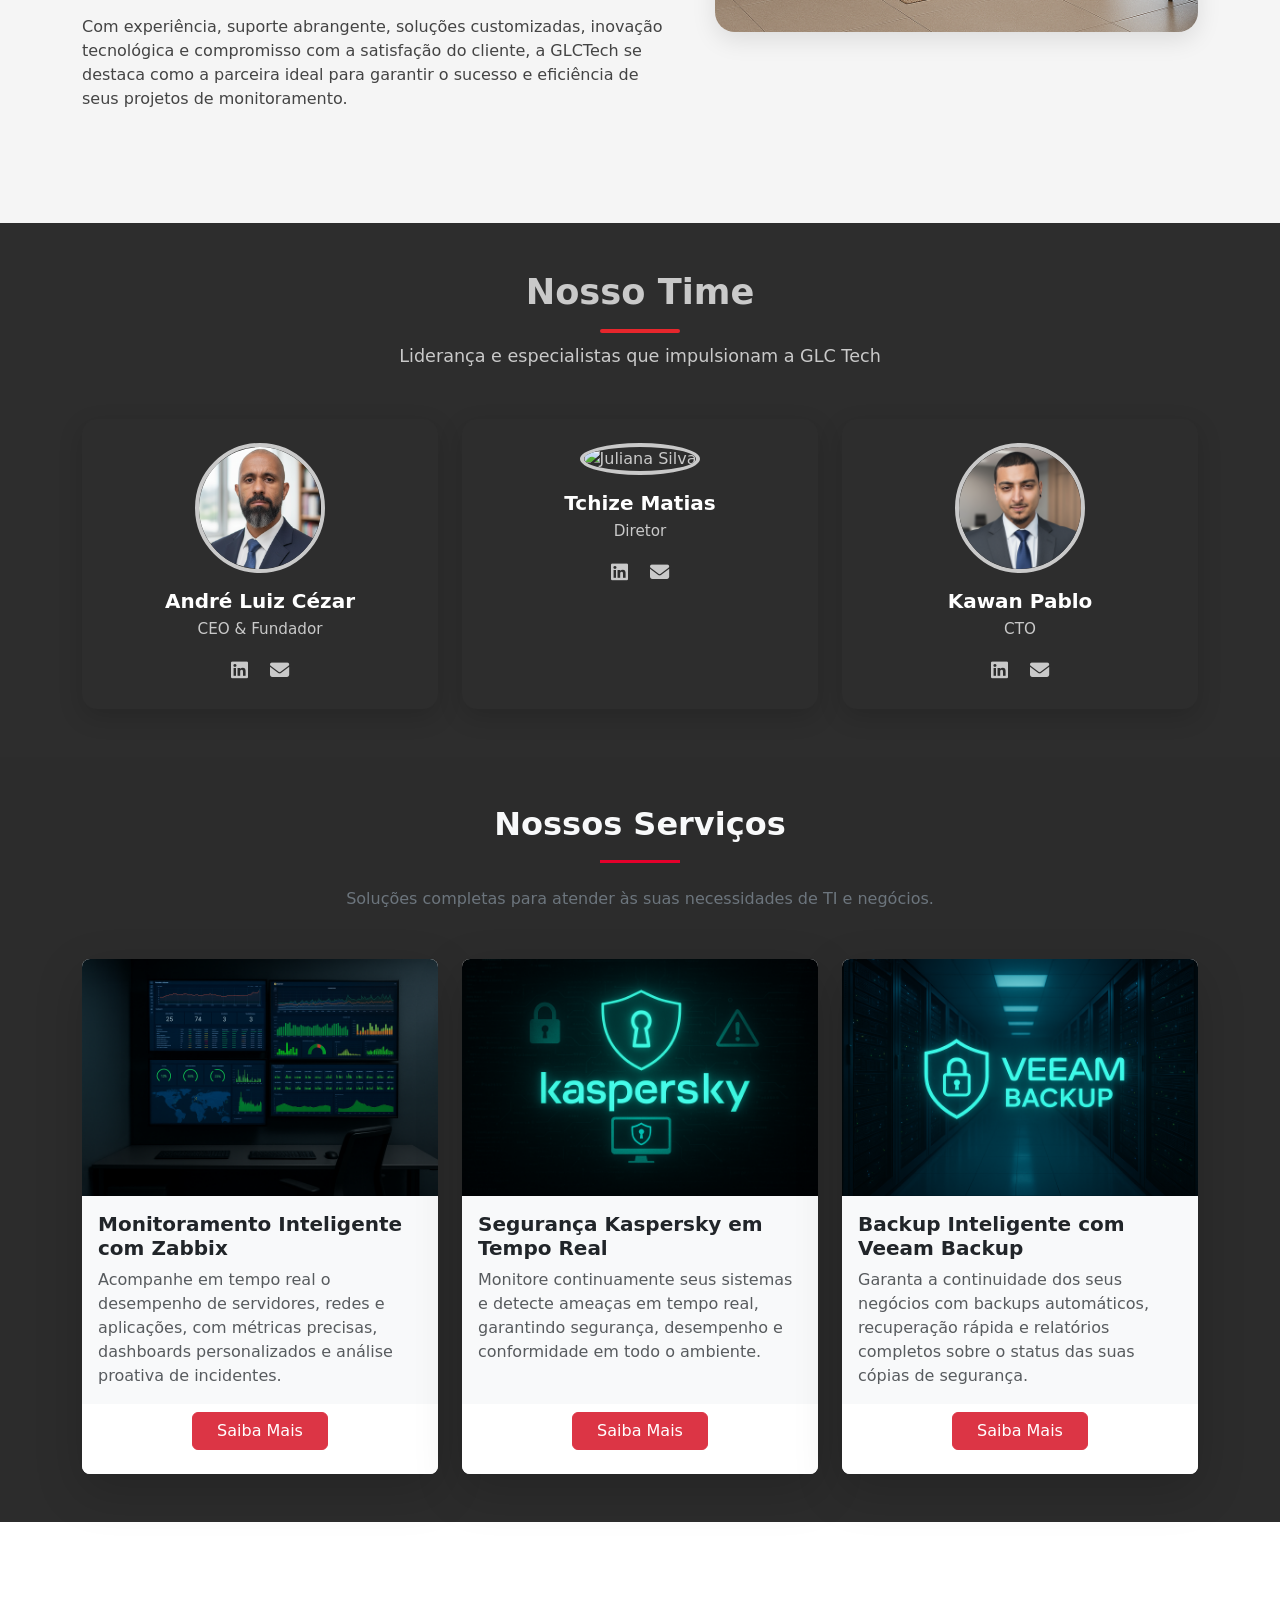
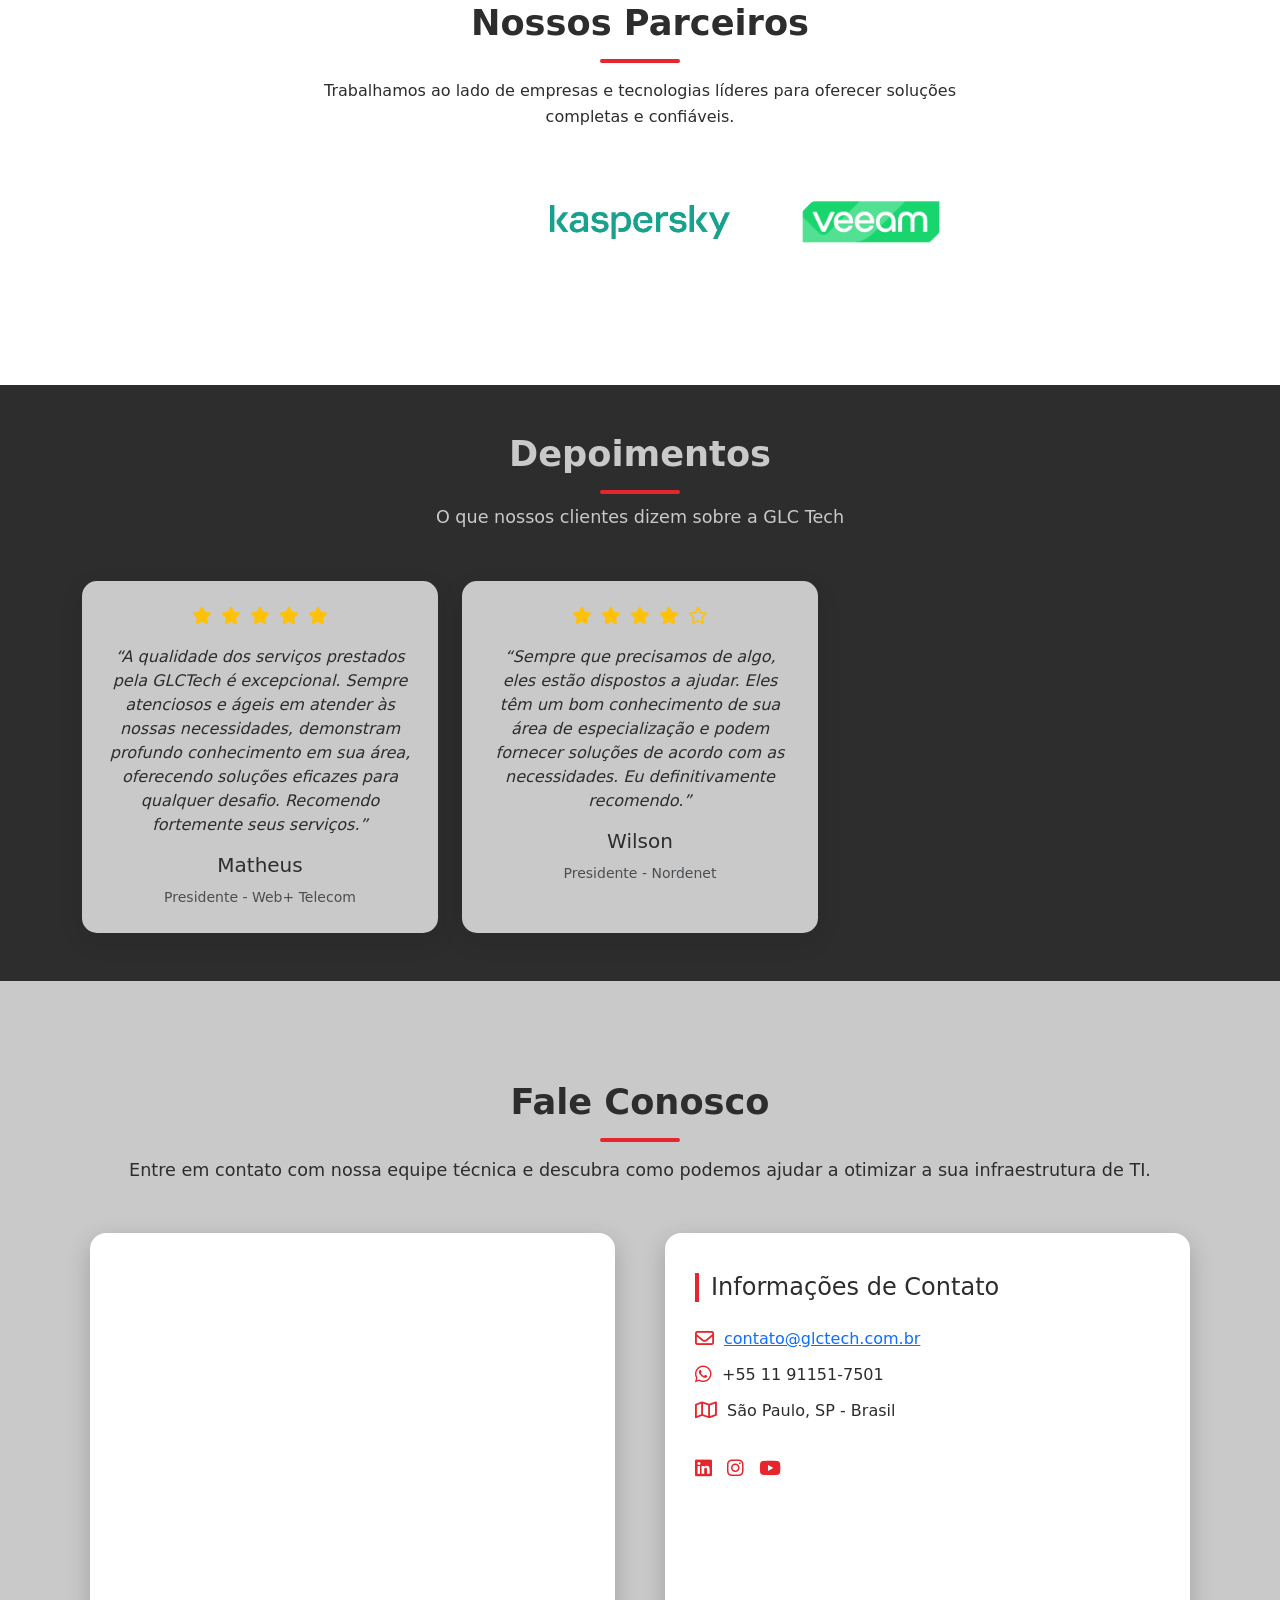
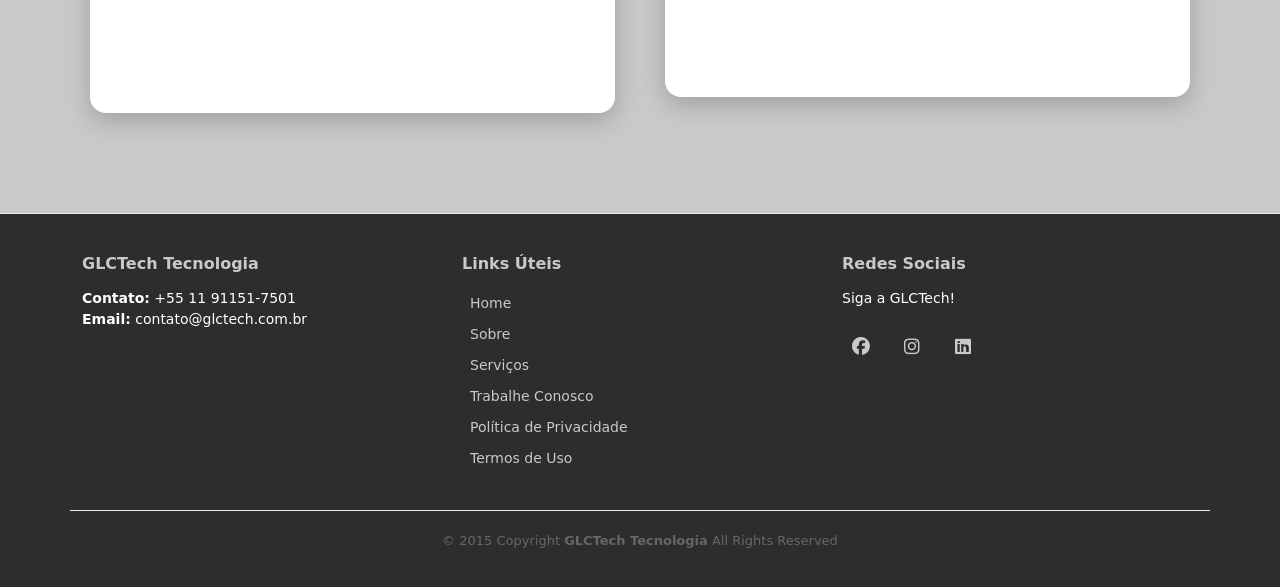
==== commit 34a2690e: "Add files via upload" ====
--- a/index.html
+++ b/index.html
@@ -215,7 +215,7 @@
           </div>
           <h5 class="team-name">André Luiz Cézar</h5>
           <p class="team-role">CEO & Fundador</p>
-          <p class="team-bio">Especialista em infraestrutura e monitoramento de TI com foco em soluções corporativas baseadas em Zabbix, Grafana e automação.</p>
+          <p class="team-bio"></p>
           <div class="team-social mt-3">
             <a href="https://www.linkedin.com/in/andrelcezar/" aria-label="LinkedIn"><i class="fab fa-linkedin"></i></a>
             <a href="mailto:andre.cezar@glctech.com.br" aria-label="Email"><i class="fa-solid fa-envelope"></i></a>
@@ -248,7 +248,7 @@
           </div>
           <h5 class="team-name">Kawan Pablo</h5>
           <p class="team-role">CTO</p>
-          <p class="team-bio">Responsável por coordenar projetos de infraestrutura na AWS, assegurando a qualidade de entrega das soluções em nuvem e cultivando o relacionamento estratégico com clientes corporativos.</p>
+          <p class="team-bio"></p>
           <div class="team-social mt-3">
              <a href="https://www.linkedin.com/in/kawan-pablo-a381b5292/" aria-label="LinkedIn"><i class="fab fa-linkedin"></i></a>
             <a href="mailto:kawan.pablo@glctech.com.br" aria-label="Email"><i class="fa-solid fa-envelope"></i></a>
@@ -501,206 +501,8 @@
 </section>
 
 
-<!-- =========CALCULADORA ========-->
-
-<section id="calculator" class="py-5" style="background-color: #f8f9fa;">
-  <div class="container">
-    <h2 class="section-title text-center">Simule o Investimento em TI da Sua Empresa</h2>
-    <div class="mx-auto mb-4" style="width: 80px; height: 3px; background-color: #E4002B;"></div>
-    <p class="section-subtitle text-center mb-5">
-      Obtenha uma estimativa rápida baseada nos modelos de licenciamento oficiais de Zabbix, Kaspersky e Veeam.
-    </p>
-
-    <div class="row justify-content-center">
-      <div class="col-lg-10">
-        <div class="card p-4 shadow-lg border-0 rounded-3">
-          <form id="serviceCalculatorForm">
-            <div class="row g-4 mb-4">
-              
-              <div class="col-md-12">
-                <div class="card h-100 p-3 bg-light border-danger border-2">
-                  <label for="serviceType" class="form-label fw-bold"><i class="fas fa-desktop me-2"></i> 1. Qual serviço você precisa?</label>
-                  <select class="form-select" id="serviceType" required>
-                    <option value="">-- Selecione uma opção --</option>
-                    <option value="zabbix">Monitoramento Zabbix (Serviço e Consultoria)</option>
-                    <option value="kaspersky">Segurança Kaspersky (Licença e Endpoint)</option>
-                    <option value="veeam">Backup Veeam (Licença VUL e Plataforma)</option>
-                  </select>
-                </div>
-              </div>
-
-              <div id="serviceDescriptionContainer" class="col-md-12" style="display: none;">
-                <div class="alert alert-info border-0 shadow-sm p-3" role="alert">
-                    <h5 class="alert-heading text-danger fw-bold"><i class="fas fa-info-circle me-2"></i> Sobre o Serviço:</h5>
-                    <p id="serviceDescriptionText" class="mb-0"></p>
-                </div>
-              </div>
-              <div class="col-md-12" id="environmentFieldContainer" style="display: none;">
-                <div class="card h-100 p-3 bg-light border-danger border-2">
-                  <label for="environmentType" class="form-label fw-bold"><i class="fas fa-cloud me-2"></i> 2. Qual o ambiente de monitoramento?</label>
-                  <select class="form-select" id="environmentType">
-                    <option value="">-- Selecione o ambiente --</option>
-                    <option value="onpremises">On-premises (Local)</option>
-                    <option value="cloud">Cloud (AWS, Azure, GCP)</option>
-                    <option value="hybrid">Híbrido (Cloud + On-premises)</option> </select>
-                </div>
-              </div>
-            </div>
-            
-            <div id="zabbixFieldsContainer" style="display: none;">
-                <h4 class="text-danger mb-3 mt-4">Detalhes do Serviço Zabbix</h4>
-
-                <div id="zabbixOnPremFields" style="display: none;" class="row g-3 mb-4 p-3 border rounded">
-                    <label class="form-label fw-bold text-dark"><i class="fas fa-server me-2"></i> 3. Ativos e Estrutura (On-premises)</label>
-                    <div class="col-md-3">
-                        <label for="qtdServersOnPrem" class="form-label">Servidores (OS/VMs)</label>
-                        <input type="number" class="form-control" id="qtdServersOnPrem" value="10">
-                    </div>
-                    <div class="col-md-3">
-                        <label for="qtdRouters" class="form-label">Roteadores/Switches</label>
-                        <input type="number" class="form-control" id="qtdRouters" value="5">
-                    </div>
-                    <div class="col-md-3">
-                        <label for="qtdServices" class="form-label">Serviços/Aplicações</label>
-                        <input type="number" class="form-control" id="qtdServices" value="5">
-                    </div>
-                    <div class="col-md-3">
-                        <label for="qtdLinks" class="form-label">Links de Internet</label>
-                        <input type="number" class="form-control" id="qtdLinks" value="1">
-                    </div>
-                                        
-                    <div class="col-md-6 mt-3">
-                        <label for="qtdFiliaisOnPrem" class="form-label">Total de Filiais (Sites)</label>
-                        <input type="number" class="form-control" id="qtdFiliaisOnPrem" min="1" value="1">
-                    </div>
-                    <div class="col-md-6 mt-3">
-                        <label for="qtdProxiesOnPrem" class="form-label">Proxies por Filial (Zabbix Proxy)</label>
-                        <input type="number" class="form-control" id="qtdProxiesOnPrem" min="0" value="0">
-                    </div>
-
-                    <div class="col-md-12 mt-3">
-                      <small class="text-muted">Filiais e Proxies adicionam complexidade de setup e esforço de consultoria.</small>
-                    </div>
-                </div>
-
-                <div id="zabbixCloudFields" style="display: none;" class="row g-3 mb-4 p-3 border rounded">
-                    <label class="form-label fw-bold text-dark"><i class="fas fa-cloud me-2"></i> 3. Ativos e Estrutura (Cloud/Híbrido)</label>
-                    <div class="col-md-6">
-                        <label for="qtdServersCloud" class="form-label">Servidores/Instâncias (EC2, VMs, etc.)</label>
-                        <input type="number" class="form-control" id="qtdServersCloud" value="10">
-                    </div>
-                    
-                    <div class="col-md-6">
-                        <label for="qtdFiliaisCloud" class="form-label">Total de Filiais (Sites)</label>
-                        <input type="number" class="form-control" id="qtdFiliaisCloud" min="1" value="1">
-                    </div>
-                    <div class="col-md-6">
-                        <label for="qtdProxiesCloud" class="form-label">Proxies por Filial (Zabbix Proxy)</label>
-                        <input type="number" class="form-control" id="qtdProxiesCloud" min="0" value="0">
-                    </div>
-
-                    <div class="col-md-12 mt-3">
-                      <small class="text-muted">A integração com APIs Cloud e a estrutura distribuída (filiais/proxies) influenciam a complexidade.</small>
-                    </div>
-                </div>
-            </div>
-
-            <div id="kasperskyFields" style="display: none;" class="p-3 border rounded mb-4">
-                <h4 class="text-danger mb-3 mt-0">Detalhes do Licenciamento Kaspersky (Portfólio PME/Corporativo)</h4>
-                <div class="row g-3">
-                    <div class="col-md-6">
-                        <label for="qtdKasperskyEndpoints" class="form-label fw-bold"><i class="fas fa-users me-2"></i> 3. Quantidade de Endpoints/Usuários</label>
-                        <input type="number" class="form-control" id="qtdKasperskyEndpoints" min="1" value="20">
-                        <small class="text-muted">A licença Small Business Security é indicada para até 25 usuários. Acima, use as opções Next.</small>
-                    </div>
-                    <div class="col-md-6">
-                        <label for="kasperskyTier" class="form-label fw-bold"><i class="fas fa-shield-alt me-2"></i> 4. Nível de Proteção (Tier)</label>
-                        <select class="form-select" id="kasperskyTier">
-                            <option value="0.5">Small Business Security (Proteção Básica)</option>
-                            <option value="1.0">Next EDR Foundations (Proteção Essencial)</option>
-                            <option value="1.5">Next EDR Optimum (EDR, Controle e Automação)</option>
-                            <option value="2.0">Next XDR Optimum (Segurança Híbrida e XDR Avançado)</option>
-                        </select>
-                        <div class="mt-2 small text-muted">
-                            <ul class="list-unstyled">
-                                <li>**Small Business**: Antimalware, Firewall, Web/Mail Security.</li>
-                                <li>**EDR Foundations**: + Gerenciamento Centralizado, Controle de Aplicativos e Dispositivos.</li>
-                                <li>**EDR Optimum**: + EDR (Detecção e Resposta a Endpoint), Análise de Comportamento.</li>
-                                <li>**XDR Optimum**: + XDR, Segurança de Workloads Cloud e Servidores.</li>
-                            </ul>
-                        </div>
-                    </div>
-                    <div class="col-md-6">
-                      <label for="kasperskyPeriod" class="form-label fw-bold"><i class="fas fa-calendar-alt me-2"></i> 5. Período de Licenciamento (em Anos)</label>
-                      <input type="number" class="form-control" id="kasperskyPeriod" min="1" max="3" value="1">
-                    </div>
-                </div>
-            </div>
-
-            <div id="veeamFields" style="display: none;" class="p-3 border rounded mb-4">
-                <h4 class="text-danger mb-3 mt-0">Detalhes do Licenciamento Veeam (VUL)</h4>
-                <div class="row g-3">
-                    <div class="col-md-6">
-                        <label for="qtdVeeamVMs" class="form-label fw-bold"><i class="fas fa-server me-2"></i> 3. VMs, Servidores Físicos ou Cloud</label>
-                        <input type="number" class="form-control" id="qtdVeeamVMs" value="20">
-                        <small class="text-muted">1 Workload = 1 Licença VUL.</small>
-                    </div>
-                    <div class="col-md-6">
-                        <label for="qtdVeeamWorkstations" class="form-label fw-bold"><i class="fas fa-desktop me-2"></i> 4. Workstations / Endpoints</label>
-                        <input type="number" class="form-control" id="qtdVeeamWorkstations" value="0">
-                        <small class="text-muted">3 Workstations = 1 Licença VUL.</small>
-                    </div>
-                    
-                    <div class="col-md-6">
-                        <label for="veeamTier" class="form-label fw-bold"><i class="fas fa-layer-group me-2"></i> 5. Nível de Edição (Veeam Data Platform)</label>
-                        <select class="form-select" id="veeamTier">
-                            <option value="1.0">Foundation (Backup Essencial)</option>
-                            <option value="1.5">Advanced (Recursos Estendidos)</option>
-                            <option value="2.0">Premium (Máxima Funcionalidade)</option>
-                        </select>
-                        <div class="mt-2 small text-muted">
-                            <ul class="list-unstyled">
-                                <li>**Foundation**: Backup de VM/Cloud/Físico, Imutabilidade Básica.</li>
-                                <li>**Advanced**: + Monitoramento Avançado, Ransomware Recovery, Imutabilidade Estendida.</li>
-                                <li>**Premium**: + Orquestração de Recuperação, Testes Automatizados e Instant Recovery.</li>
-                            </ul>
-                        </div>
-                    </div>
-                    
-                    <div class="col-md-6">
-                      <label for="veeamPeriod" class="form-label fw-bold"><i class="fas fa-calendar-alt me-2"></i> 6. Período de Licenciamento (em Anos)</label>
-                      <input type="number" class="form-control" id="veeamPeriod" min="1" max="5" value="1">
-                    </div>
-                </div>
-            </div>
-
-            <div class="d-grid mb-4" hidden>
-              <button type="submit" class="btn btn-danger btn-lg"><i class="fas fa-calculator me-2"></i> Recalcular Estimativa</button>
-            </div>
-          </form>
-
-          <div id="calculationResult" class="mt-4 p-4 rounded text-center border-danger border-3" style="display: none; background-color: #fff3f3;">
-            <h4 class="text-dark fw-bold mb-3">Seu Investimento Estimado:</h4>
-            
-            <div id="resultDetails" class="mb-3 text-start px-md-5">
-              </div>
-
-            <div class="d-flex justify-content-between align-items-center p-3 border-top border-2 border-danger">
-                <p class="mb-0 fs-5 fw-bold text-dark">Total Estimado:</p>
-                <p class="h1 text-danger fw-bolder mb-0" id="estimatedValue">R$ 0,00</p>
-            </div>
-
-
-            <p class="small text-muted mt-3" id="resultNote">
-              * Este valor é uma **estimativa inicial**. Para um orçamento oficial e detalhado, entre em contato.
-            </p>
-            <a href="#contact" class="btn btn-outline-danger btn-sm mt-2"><i class="fas fa-paper-plane me-2"></i> Solicitar Orçamento Oficial</a>
-          </div>
-        </div>
-      </div>
-    </div>
-  </div>
-</section>
+
+
      <!-- ======= CONTACT ======= -->
 
     <section id="contact" class="contact" aria-labelledby="contact-title">
@@ -730,415 +532,7 @@
     </section>
   </main>
 
-<!-- ========= SCRIPT CALCULADORA ======-->
-
-
-<script>
-  document.addEventListener('DOMContentLoaded', () => {
-    const form = document.getElementById('serviceCalculatorForm');
-    const resultDiv = document.getElementById('calculationResult');
-    const estimatedValueEl = document.getElementById('estimatedValue');
-    const serviceTypeSelect = document.getElementById('serviceType');
-    const environmentFieldContainer = document.getElementById('environmentFieldContainer');
-    const environmentTypeSelect = document.getElementById('environmentType');
-    const resultNoteEl = document.getElementById('resultNote');
-    const resultDetailsEl = document.getElementById('resultDetails'); 
-    
-    // Elementos da Descrição do Serviço (Novos)
-    const serviceDescriptionContainer = document.getElementById('serviceDescriptionContainer');
-    const serviceDescriptionText = document.getElementById('serviceDescriptionText');
-
-
-    // Zabbix Elements
-    const zabbixFieldsContainer = document.getElementById('zabbixFieldsContainer');
-    const zabbixOnPremFields = document.getElementById('zabbixOnPremFields');
-    const qtdServersOnPrem = document.getElementById('qtdServersOnPrem');
-    const qtdRouters = document.getElementById('qtdRouters');
-    const qtdServices = document.getElementById('qtdServices');
-    const qtdLinks = document.getElementById('qtdLinks');
-    const qtdFiliaisOnPrem = document.getElementById('qtdFiliaisOnPrem'); 
-    const qtdProxiesOnPrem = document.getElementById('qtdProxiesOnPrem'); 
-    const zabbixCloudFields = document.getElementById('zabbixCloudFields');
-    const qtdServersCloud = document.getElementById('qtdServersCloud');
-    const qtdFiliaisCloud = document.getElementById('qtdFiliaisCloud');   
-    const qtdProxiesCloud = document.getElementById('qtdProxiesCloud');   
-
-    // Kaspersky Elements 
-    const kasperskyFields = document.getElementById('kasperskyFields');
-    const qtdKasperskyEndpoints = document.getElementById('qtdKasperskyEndpoints');
-    const kasperskyTier = document.getElementById('kasperskyTier');
-    const kasperskyPeriod = document.getElementById('kasperskyPeriod');
-
-    // Veeam Elements 
-    const veeamFields = document.getElementById('veeamFields');
-    const qtdVeeamVMs = document.getElementById('qtdVeeamVMs');
-    const qtdVeeamWorkstations = document.getElementById('qtdVeeamWorkstations');
-    const veeamPeriod = document.getElementById('veeamPeriod');
-    const veeamTier = document.getElementById('veeamTier'); 
-    
-    // Função de formatação BRL
-    const formatBRL = (value) => value.toLocaleString('pt-BR', { style: 'currency', currency: 'BRL' });
-
-    // =========================================================================
-    // --- ⚠️ DEFINIÇÕES DE PREÇOS (BRL) - AJUSTE CONFORME OS VALORES OFICIAIS ---
-    // =========================================================================
-    
-    // ZABBIX (Serviços e Implementação)
-    const DAILY_RATE_BRL = 1500; 
-    const SUPPORT_TIER_S = 450; 
-    const SUPPORT_TIER_M = 850; 
-    const SUPPORT_TIER_L = 500; 
-    
-    // Parametros de Escala Base
-    const THRESHOLD_SMALL = 10;
-    const THRESHOLD_MEDIUM = 25;
-    const DAYS_SMALL = 5; 
-    const DAYS_MEDIUM = 10;
-    const ASSETS_PER_EXTRA_DAY = 5; 
-
-    // Parametros de Estrutura Distribuída
-    const BRANCH_OVERHEAD_DAYS = 1.0; 
-    const PROXY_INSTALL_DAYS = 2.0;   
-
-    // KASPERSKY (Licenças)
-    const COST_KASPERSKY_SMALL_BUSINESS_YEAR = 150.00; 
-    const COST_KASPERSKY_FOUNDATIONS_YEAR = 280.00;
-    const COST_KASPERSKY_OPTIMUM_YEAR = 450.00;
-    const COST_KASPERSKY_XDR_YEAR = 600.00;
-    const KASPERSKY_MIN_LICENSES = 10;
-    const KASPERSKY_SMALL_BUSINESS_MAX = 25; 
-
-    // VEEAM (Licenças VUL)
-    const VUL_PACK_SIZE = 10;
-    const WORKSTATION_FACTOR = 3; 
-    const COST_VEEAM_VUL_PACK_YEAR_STANDARD = 4200.00; 
-    const VEEAM_MULTIPLIER_STANDARD = 1.0; 
-    const VEEAM_MULTIPLIER_ENTERPRISE = 1.5; 
-    const VEEAM_MULTIPLIER_ENTERPRISE_PLUS = 2.0; 
-    // =========================================================================
-
-    // --- Funções de Visibilidade ---
-    function hideAllConditionalFields() {
-      environmentFieldContainer.style.display = 'none';
-      zabbixFieldsContainer.style.display = 'none';
-      zabbixOnPremFields.style.display = 'none';
-      zabbixCloudFields.style.display = 'none';
-      kasperskyFields.style.display = 'none';
-      veeamFields.style.display = 'none';
-      environmentTypeSelect.required = false;
-    }
-    
-    // --- FUNÇÃO PARA ADICIONAR DESCRIÇÃO DO SERVIÇO (NOVO) ---
-    function updateServiceDescription(serviceType) {
-        let description = "";
-
-        if (serviceType === 'zabbix') {
-            description = `O **Zabbix** é a solução de monitoramento unificado. O cálculo estima o custo de **implementação** (setup, configuração, dashboards) e o valor do **suporte mensal** baseado na complexidade e no número de ativos (servidores, redes, aplicações).`;
-        } else if (serviceType === 'kaspersky') {
-            description = `O **Kaspersky** oferece proteção Endpoint de última geração. O cálculo estima o **custo total de licenciamento** (por usuário/endpoint) pelo período selecionado, de acordo com o nível de segurança (Small Business, EDR, XDR).`;
-        } else if (serviceType === 'veeam') {
-            description = `O **Veeam Data Platform** (VUL) simplifica o backup e recuperação. O cálculo estima o **custo total de licenciamento VUL** (por workload) pelo período, baseado na edição (Foundation, Advanced, Premium) e no número de VMs, servidores e workstations.`;
-        }
-
-        if (description) {
-            serviceDescriptionText.innerHTML = description;
-            serviceDescriptionContainer.style.display = 'block';
-        } else {
-            serviceDescriptionContainer.style.display = 'none';
-        }
-    }
-
-    // --- Função Principal de Cálculo ---
-    function calculateTotal() {
-      const serviceType = serviceTypeSelect.value;
-      let totalCost = 0;
-      let resultNoteText = "";
-      let detailsHTML = "";
-
-      if (!serviceType) {
-        resultDiv.style.display = 'none';
-        return;
-      }
-      
-      resultDiv.style.display = 'block';
-      
-      if (serviceType === 'zabbix') {
-        let totalAssets = 0;
-        let coreMonitoringDays = 0; 
-        let monthlySupportCost = 0;
-        
-        const environmentType = environmentTypeSelect.value;
-
-        if (!environmentType) {
-            estimatedValueEl.textContent = 'R$ 0,00';
-            resultDetailsEl.innerHTML = '<p class="text-danger text-center">Selecione o ambiente (Cloud, Híbrido ou On-premises) para calcular.</p>';
-            return;
-        }
-
-        // 1. Lendo os inputs de estrutura distribuída
-        const isCloudOrHybrid = environmentType === 'cloud' || environmentType === 'hybrid'; // Suporte Híbrido
-
-        const qtdFiliais = isCloudOrHybrid
-            ? Math.max(1, parseInt(qtdFiliaisCloud.value) || 1) 
-            : Math.max(1, parseInt(qtdFiliaisOnPrem.value) || 1); 
-            
-        const proxiesPerBranch = isCloudOrHybrid
-            ? Math.max(0, parseInt(qtdProxiesCloud.value) || 0)
-            : Math.max(0, parseInt(qtdProxiesOnPrem.value) || 0);
-
-        const totalProxies = qtdFiliais * proxiesPerBranch;
-
-
-        if (environmentType === 'onpremises') {
-            const servers = Math.max(0, parseInt(qtdServersOnPrem.value) || 0);
-            const routers = Math.max(0, parseInt(qtdRouters.value) || 0);
-            const services = Math.max(0, parseInt(qtdServices.value) || 0);
-            const links = Math.max(0, parseInt(qtdLinks.value) || 0);
-
-            totalAssets = servers + routers + services + links;
-            monthlySupportCost = (totalAssets <= THRESHOLD_SMALL) ? SUPPORT_TIER_S : (totalAssets <= THRESHOLD_MEDIUM ? SUPPORT_TIER_M : SUPPORT_TIER_L);
-
-        } else if (isCloudOrHybrid) { // Lógica para Cloud e Híbrido
-            const servers = Math.max(0, parseInt(qtdServersCloud.value) || 0);
-            totalAssets = servers;
-            // Cloud/Híbrido geralmente têm suporte Mínimo M
-            monthlySupportCost = (totalAssets <= THRESHOLD_SMALL) ? SUPPORT_TIER_M : SUPPORT_TIER_L; 
-        }
-
-        if (totalAssets < 1) {
-           estimatedValueEl.textContent = 'R$ 0,00';
-           resultDetailsEl.innerHTML = '<p class="text-danger text-center">Informe a quantidade de ativos (> 0) para calcular o serviço Zabbix.</p>';
-           return;
-        }
-        
-        // 2. CÁLCULO CORE DAYS (MONITORAMENTO DE ATIVOS)
-        if (totalAssets <= THRESHOLD_SMALL) {
-            coreMonitoringDays = DAYS_SMALL;
-        } else if (totalAssets <= THRESHOLD_MEDIUM) {
-            coreMonitoringDays = DAYS_MEDIUM;
-        } else {
-            // Escala contínua para Enterprise (> 25 ativos)
-            const assetsOverThreshold = totalAssets - THRESHOLD_MEDIUM;
-            const extraDays = Math.ceil(assetsOverThreshold / ASSETS_PER_EXTRA_DAY);
-            coreMonitoringDays = DAYS_MEDIUM + extraDays;
-        }
-
-        // 3. CÁLCULO DE DIAS EXTRAS (ESTRUTURA DISTRIBUÍDA)
-        const proxyBranchOverheadDays = (qtdFiliais * BRANCH_OVERHEAD_DAYS) + (totalProxies * PROXY_INSTALL_DAYS);
-        
-        const implementationDays = coreMonitoringDays + proxyBranchOverheadDays;
-        const implementationCost = implementationDays * DAILY_RATE_BRL;
-        
-        totalCost = implementationCost + monthlySupportCost;
-
-        detailsHTML = `
-            <div class="d-flex justify-content-between mb-2">
-                <span class="text-dark"><i class="fas fa-microchip me-2 text-danger"></i> Esforço Monitoramento Base (${coreMonitoringDays} dias)</span>
-                <span class="fw-bold">${formatBRL(coreMonitoringDays * DAILY_RATE_BRL)}</span>
-            </div>
-            <div class="d-flex justify-content-between mb-2">
-                <span class="text-dark"><i class="fas fa-network-wired me-2 text-danger"></i> Esforço Estrutura Distribuída (${proxyBranchOverheadDays} dias)</span>
-                <span class="fw-bold">${formatBRL(proxyBranchOverheadDays * DAILY_RATE_BRL)}</span>
-            </div>
-             <div class="d-flex justify-content-between mb-2 border-top pt-2">
-                <span class="text-dark"><i class="fas fa-hammer me-2 text-danger"></i> Total Implementação (${implementationDays} dias)</span>
-                <span class="fw-bold">${formatBRL(implementationCost)}</span>
-            </div>
-            <div class="d-flex justify-content-between mb-2">
-                <span class="text-dark"><i class="fas fa-headset me-2 text-danger"></i> 1º Mês de Suporte Recorrente</span>
-                <span class="fw-bold">${formatBRL(monthlySupportCost)}</span>
-            </div>
-            <p class="small text-muted mt-3 mb-0">Total de Filiais: ${qtdFiliais}. Total de Proxies Adicionais: ${totalProxies}. Custo mensal de suporte/serviço recorrente: <strong>${formatBRL(monthlySupportCost)}</strong></p>
-        `;
-        
-        resultNoteText = `Este valor é uma **estimativa de implementação e serviço** (custo de setup inicial + 1º mês de suporte).`;
-
-      } else if (serviceType === 'kaspersky') {
-        const endpoints = Math.max(0, parseInt(qtdKasperskyEndpoints.value) || 0);
-        const period = Math.max(1, parseInt(kasperskyPeriod.value) || 1);
-        const tierMultiplier = parseFloat(kasperskyTier.value);
-        let annualCostPerEndpoint = 0;
-        let tierName = "";
-
-        if (endpoints < KASPERSKY_MIN_LICENSES) {
-           estimatedValueEl.textContent = 'R$ 0,00';
-           resultDetailsEl.innerHTML = `<p class="text-danger text-center">Mínimo de ${KASPERSKY_MIN_LICENSES} endpoints.</p>`;
-           return;
-        }
-        
-        if (tierMultiplier === 0.5 && endpoints > KASPERSKY_SMALL_BUSINESS_MAX) {
-            estimatedValueEl.textContent = 'R$ 0,00';
-            resultDetailsEl.innerHTML = `<p class="text-danger text-center">Small Business Security limitado a ${KASPERSKY_SMALL_BUSINESS_MAX} usuários. Escolha um tier Next.</p>`;
-            return;
-        }
-
-
-        if (tierMultiplier === 0.5) {
-            annualCostPerEndpoint = COST_KASPERSKY_SMALL_BUSINESS_YEAR;
-            tierName = "Small Business Security";
-        } else if (tierMultiplier === 1.0) {
-            annualCostPerEndpoint = COST_KASPERSKY_FOUNDATIONS_YEAR;
-            tierName = "Next EDR Foundations";
-        } else if (tierMultiplier === 1.5) {
-            annualCostPerEndpoint = COST_KASPERSKY_OPTIMUM_YEAR;
-            tierName = "Next EDR Optimum";
-        } else {
-            annualCostPerEndpoint = COST_KASPERSKY_XDR_YEAR;
-            tierName = "Next XDR Optimum";
-        }
-
-        const annualTotalCost = endpoints * annualCostPerEndpoint;
-        totalCost = annualTotalCost * period;
-        
-        detailsHTML = `
-            <div class="d-flex justify-content-between mb-2">
-                <span class="text-dark"><i class="fas fa-chart-line me-2 text-danger"></i> Nível de Proteção</span>
-                <span class="fw-bold">${tierName}</span>
-            </div>
-            <div class="d-flex justify-content-between mb-2">
-                <span class="text-dark"><i class="fas fa-desktop me-2 text-danger"></i> Custo Anual por Licença (${endpoints} Endpoints)</span>
-                <span class="fw-bold">${formatBRL(annualTotalCost)}</span>
-            </div>
-            <div class="d-flex justify-content-between mb-2">
-                <span class="text-dark"><i class="fas fa-calendar-alt me-2 text-danger"></i> Período de Contrato</span>
-                <span class="fw-bold">${period} Ano(s)</span>
-            </div>
-            <p class="small text-muted mt-3 mb-0">Custo anual total: <strong>${formatBRL(annualTotalCost)}</strong></p>
-        `;
-        
-        resultNoteText = `Este valor é o **custo total do licenciamento** para ${endpoints} licenças durante ${period} ano(s).`;
-
-      } else if (serviceType === 'veeam') {
-        const vms = Math.max(0, parseInt(qtdVeeamVMs.value) || 0);
-        const workstations = Math.max(0, parseInt(qtdVeeamWorkstations.value) || 0);
-        const period = Math.max(1, parseInt(veeamPeriod.value) || 1);
-        const selectedVeeamTier = veeamTier.value; 
-        
-        if (vms === 0 && workstations === 0) {
-           estimatedValueEl.textContent = 'R$ 0,00';
-           resultDetailsEl.innerHTML = '<p class="text-danger text-center">Informe a quantidade de VMs/Servidores e/ou Workstations.</p>';
-           return;
-        }
-        
-        const requiredVULs = vms + Math.ceil(workstations / WORKSTATION_FACTOR);
-        const vulPacks = Math.ceil(requiredVULs / VUL_PACK_SIZE);
-
-        let annualCostPerPack = 0;
-        let tierName = "";
-        let multiplier = 0;
-
-        if (selectedVeeamTier === "1.0") {
-            multiplier = VEEAM_MULTIPLIER_STANDARD;
-            tierName = "Foundation";
-        } else if (selectedVeeamTier === "1.5") {
-            multiplier = VEEAM_MULTIPLIER_ENTERPRISE;
-            tierName = "Advanced";
-        } else {
-            multiplier = VEEAM_MULTIPLIER_ENTERPRISE_PLUS;
-            tierName = "Premium";
-        }
-
-        annualCostPerPack = COST_VEEAM_VUL_PACK_YEAR_STANDARD * multiplier;
-        const annualTotalCost = vulPacks * annualCostPerPack;
-        totalCost = annualTotalCost * period;
-        
-        detailsHTML = `
-            <div class="d-flex justify-content-between mb-2">
-                <span class="text-dark"><i class="fas fa-layer-group me-2 text-danger"></i> Edição Veeam Data Platform</span>
-                <span class="fw-bold">${tierName}</span>
-            </div>
-            <div class="d-flex justify-content-between mb-2">
-                <span class="text-dark"><i class="fas fa-tag me-2 text-danger"></i> Licenças VUL Necessárias</span>
-                <span class="fw-bold">${requiredVULs} (${vulPacks} Pacote(s))</span>
-            </div>
-            <div class="d-flex justify-content-between mb-2">
-                <span class="text-dark"><i class="fas fa-calendar-alt me-2 text-danger"></i> Custo Anual de Licença</span>
-                <span class="fw-bold">${formatBRL(annualTotalCost)}</span>
-            </div>
-            <p class="small text-muted mt-3 mb-0">Modelo de licenciamento VUL (Universal Licensing). Valor total para ${period} ano(s).</p>
-        `;
-        
-        resultNoteText = `Este valor é o **custo total do licenciamento VUL ${tierName}** para ${requiredVULs} workloads (utilizando ${vms} VM/Servidores e ${workstations} Workstations). O cálculo usou ${vulPacks} pacote(s) de licenças durante ${period} ano(s). <br><small>Modelos de aluguel mensal para Service Providers (VCSP) têm precificação diferenciada.</small>`;
-
-      } 
-      
-      // Atualiza o detalhamento e o resultado final
-      resultDetailsEl.innerHTML = detailsHTML;
-      estimatedValueEl.textContent = formatBRL(totalCost);
-      resultNoteEl.innerHTML = `* Este valor é uma **estimativa inicial**. ${resultNoteText} Os custos de licença podem variar conforme volume e promoções vigentes. Para um orçamento oficial e detalhado, entre em contato.`;
-    }
-    
-    // --- Funções de Visibilidade e Bind de Eventos ---
-
-    // Listener principal (Tipo de Serviço)
-    serviceTypeSelect.addEventListener('change', () => {
-      const selectedService = serviceTypeSelect.value;
-      
-      hideAllConditionalFields();
-      updateServiceDescription(selectedService); // Chama a função de descrição
-      
-      environmentTypeSelect.value = ''; 
-
-      if (selectedService === 'zabbix') {
-        environmentFieldContainer.style.display = 'block';
-        environmentTypeSelect.required = true;
-        zabbixFieldsContainer.style.display = 'block';
-      } else if (selectedService === 'kaspersky') {
-        kasperskyFields.style.display = 'block';
-      } else if (selectedService === 'veeam') {
-        veeamFields.style.display = 'block';
-      }
-      
-      calculateTotal();
-    });
-
-    // Listener de Ambiente Zabbix (incluindo Híbrido)
-    environmentTypeSelect.addEventListener('change', () => {
-        const environmentType = environmentTypeSelect.value;
-        zabbixOnPremFields.style.display = 'none';
-        zabbixCloudFields.style.display = 'none';
-        
-        // Verifica se é Cloud ou Híbrido para usar os campos Cloud
-        const isCloudOrHybrid = environmentType === 'cloud' || environmentType === 'hybrid';
-
-        if (environmentType === 'onpremises') {
-            zabbixOnPremFields.style.display = 'flex';
-        } else if (isCloudOrHybrid) { 
-            zabbixCloudFields.style.display = 'flex';
-        }
-        calculateTotal();
-    });
-    
-    // Lista de todos os inputs que devem disparar o cálculo em tempo real
-    const inputElements = [
-        // Zabbix On-Prem
-        qtdServersOnPrem, qtdRouters, qtdServices, qtdLinks, qtdFiliaisOnPrem, qtdProxiesOnPrem,
-        // Zabbix Cloud (também usado para Híbrido)
-        qtdServersCloud, qtdFiliaisCloud, qtdProxiesCloud,
-        // Kaspersky
-        qtdKasperskyEndpoints, kasperskyTier, kasperskyPeriod,
-        // Veeam
-        qtdVeeamVMs, qtdVeeamWorkstations, veeamTier, veeamPeriod
-    ];
-    
-    // Adiciona o listener para cada input
-    inputElements.forEach(element => {
-        if (element) { 
-            const eventType = element.tagName === 'SELECT' ? 'change' : 'input';
-            element.addEventListener(eventType, calculateTotal);
-        }
-    });
-
-    // Submissão do formulário 
-    form.addEventListener('submit', function(event) {
-      event.preventDefault();
-      calculateTotal(); 
-    });
-    
-    // Chamada inicial para calcular com os valores default
-    calculateTotal(); 
-  });
-</script>
+
 <!-- ======== SCRIPT MENU HAMBÚRGUER ======== -->
 <script>
   document.addEventListener("DOMContentLoaded", function() {
@@ -1264,4 +658,4 @@
  <script src="//code.tidio.co/z471nxc3tjaciumkzzasuoe928m5odks.js" async></script>
 
 
-<!-- ======== END TIDIO CHAT ====== -->
+<!-- ======== END TIDIO CHAT ====== -->
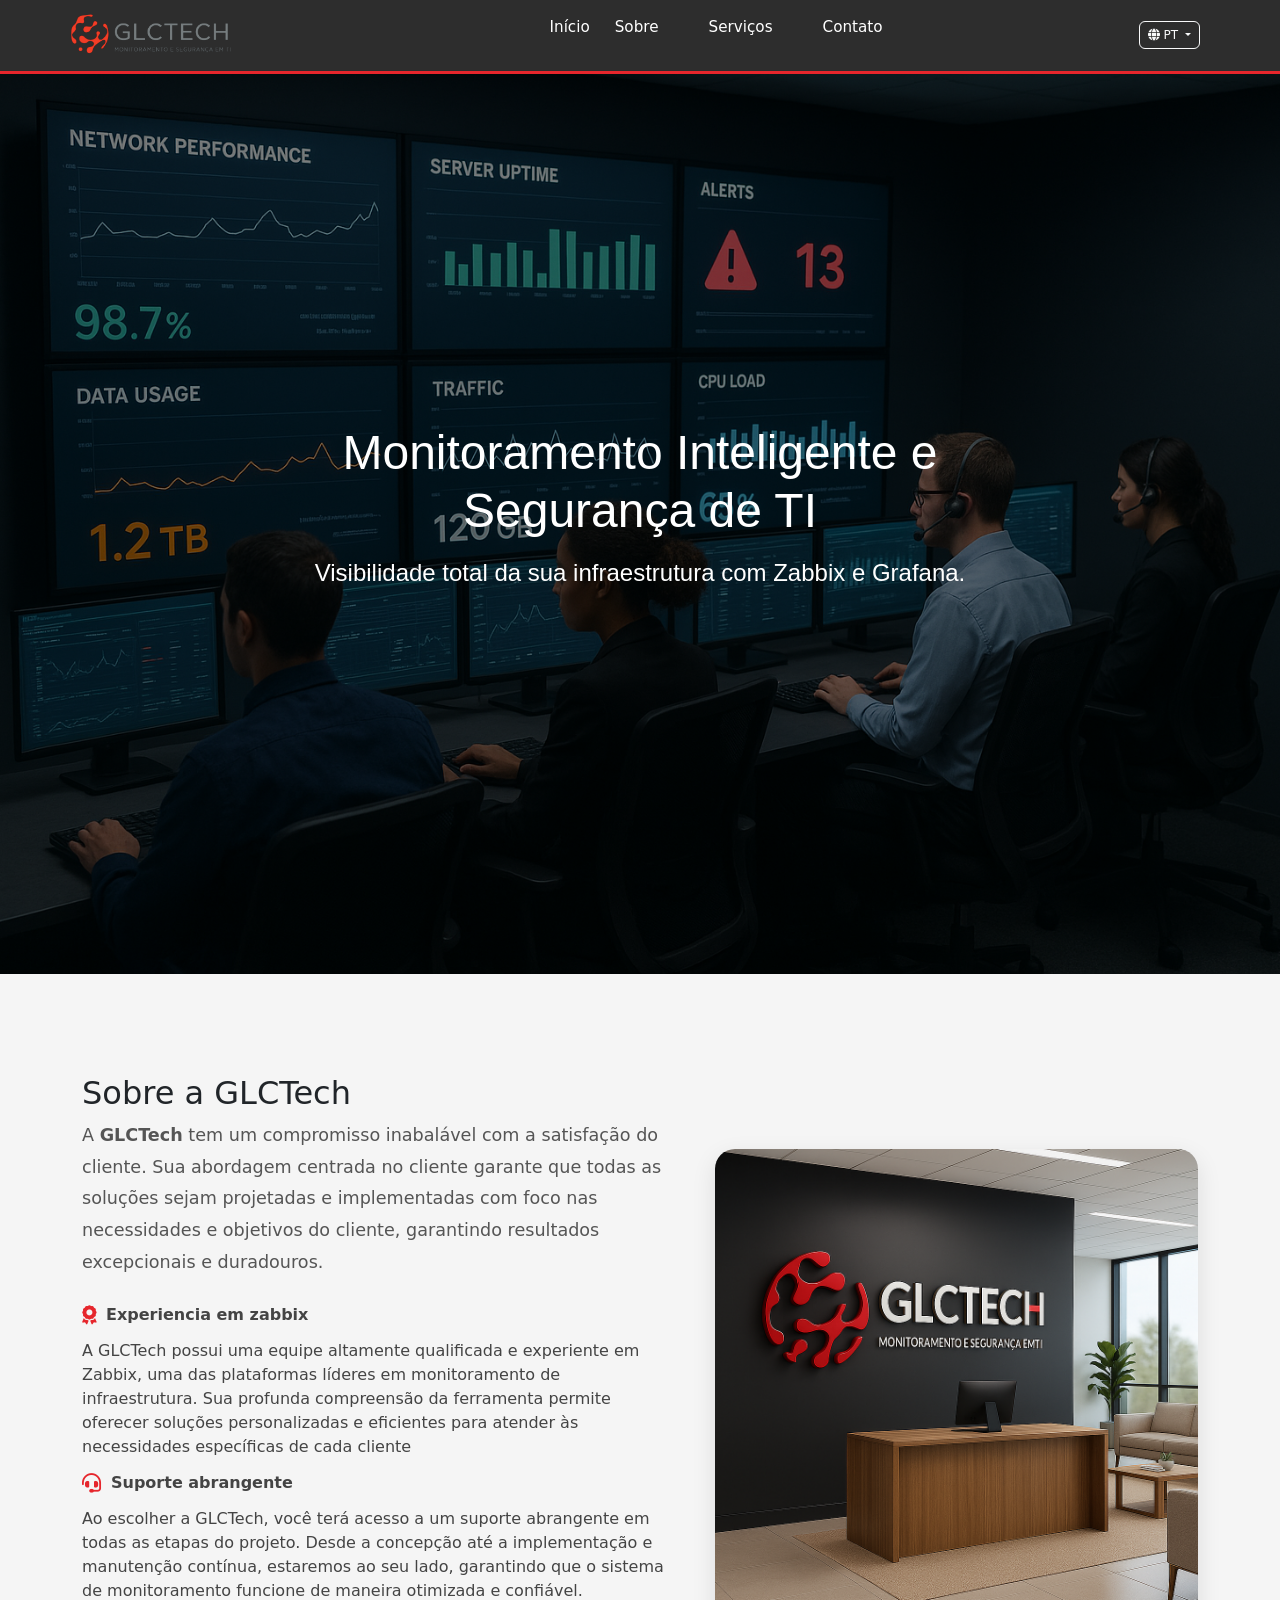
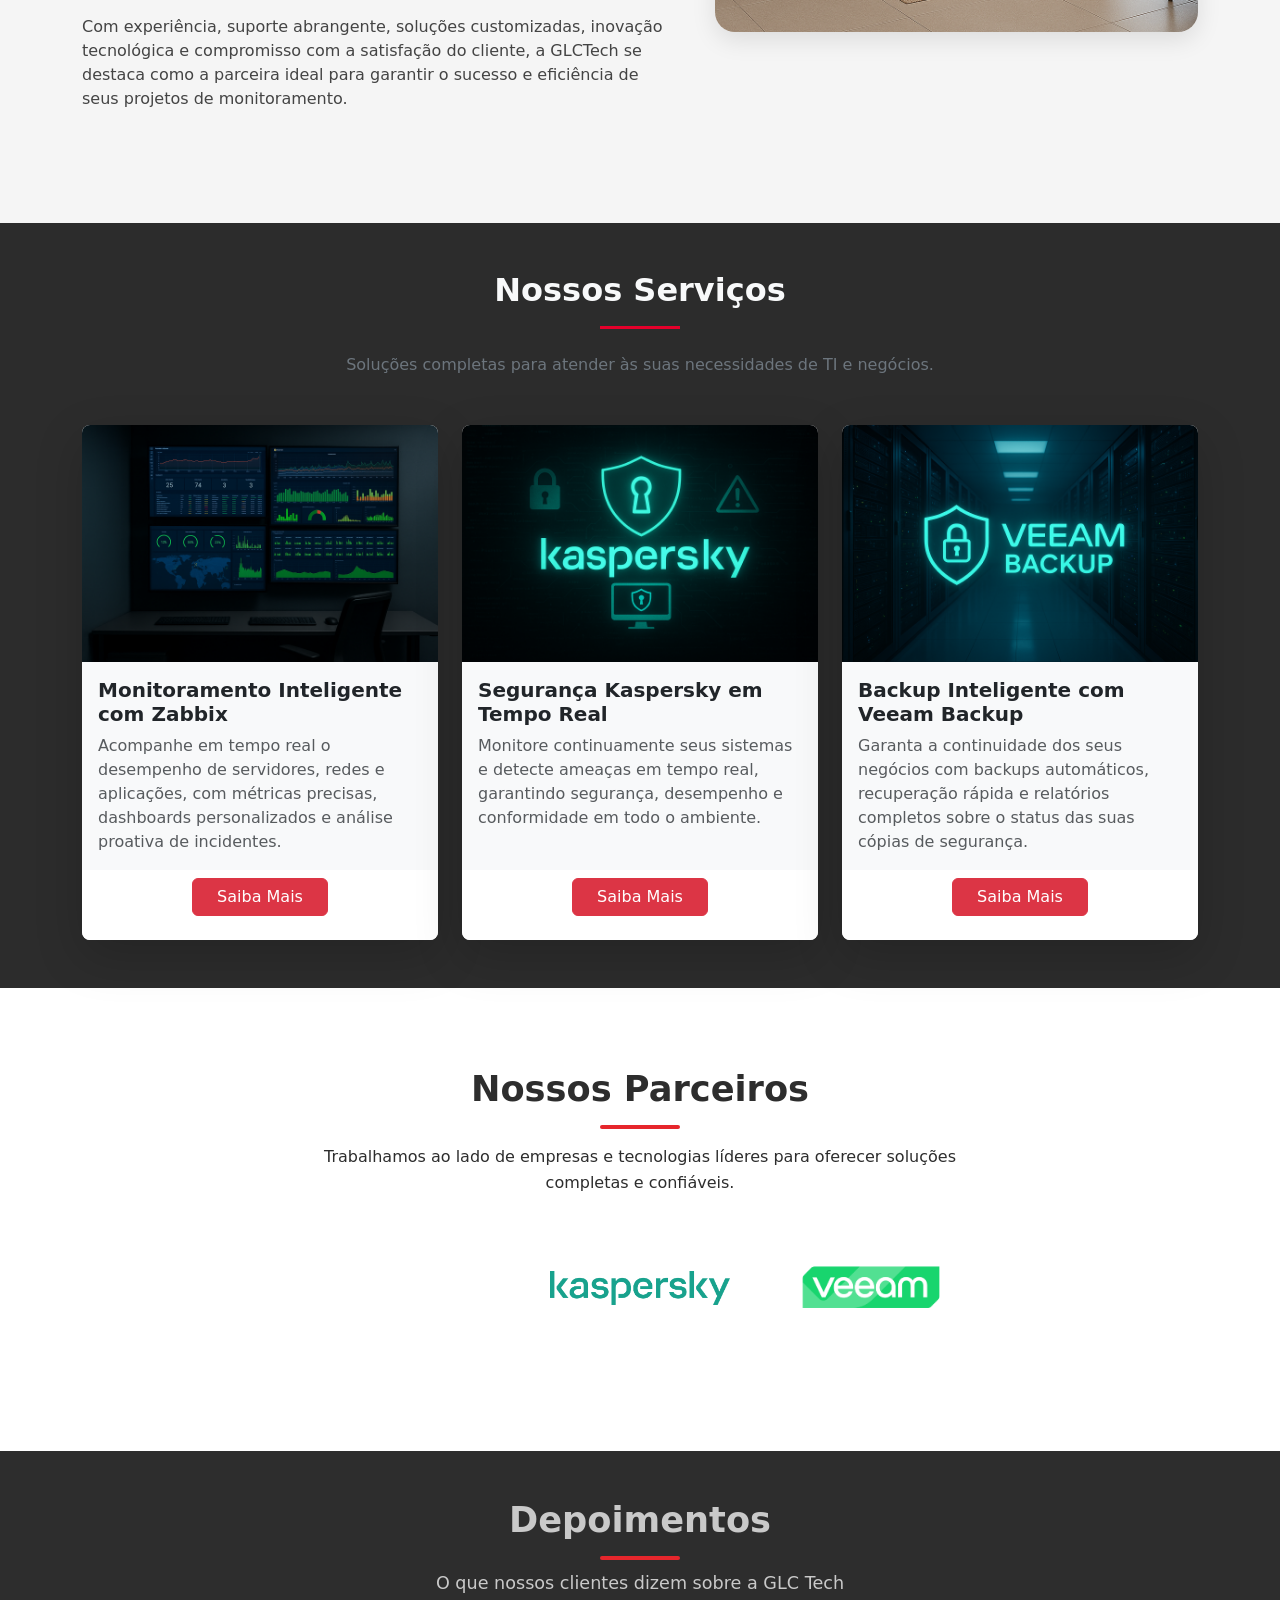
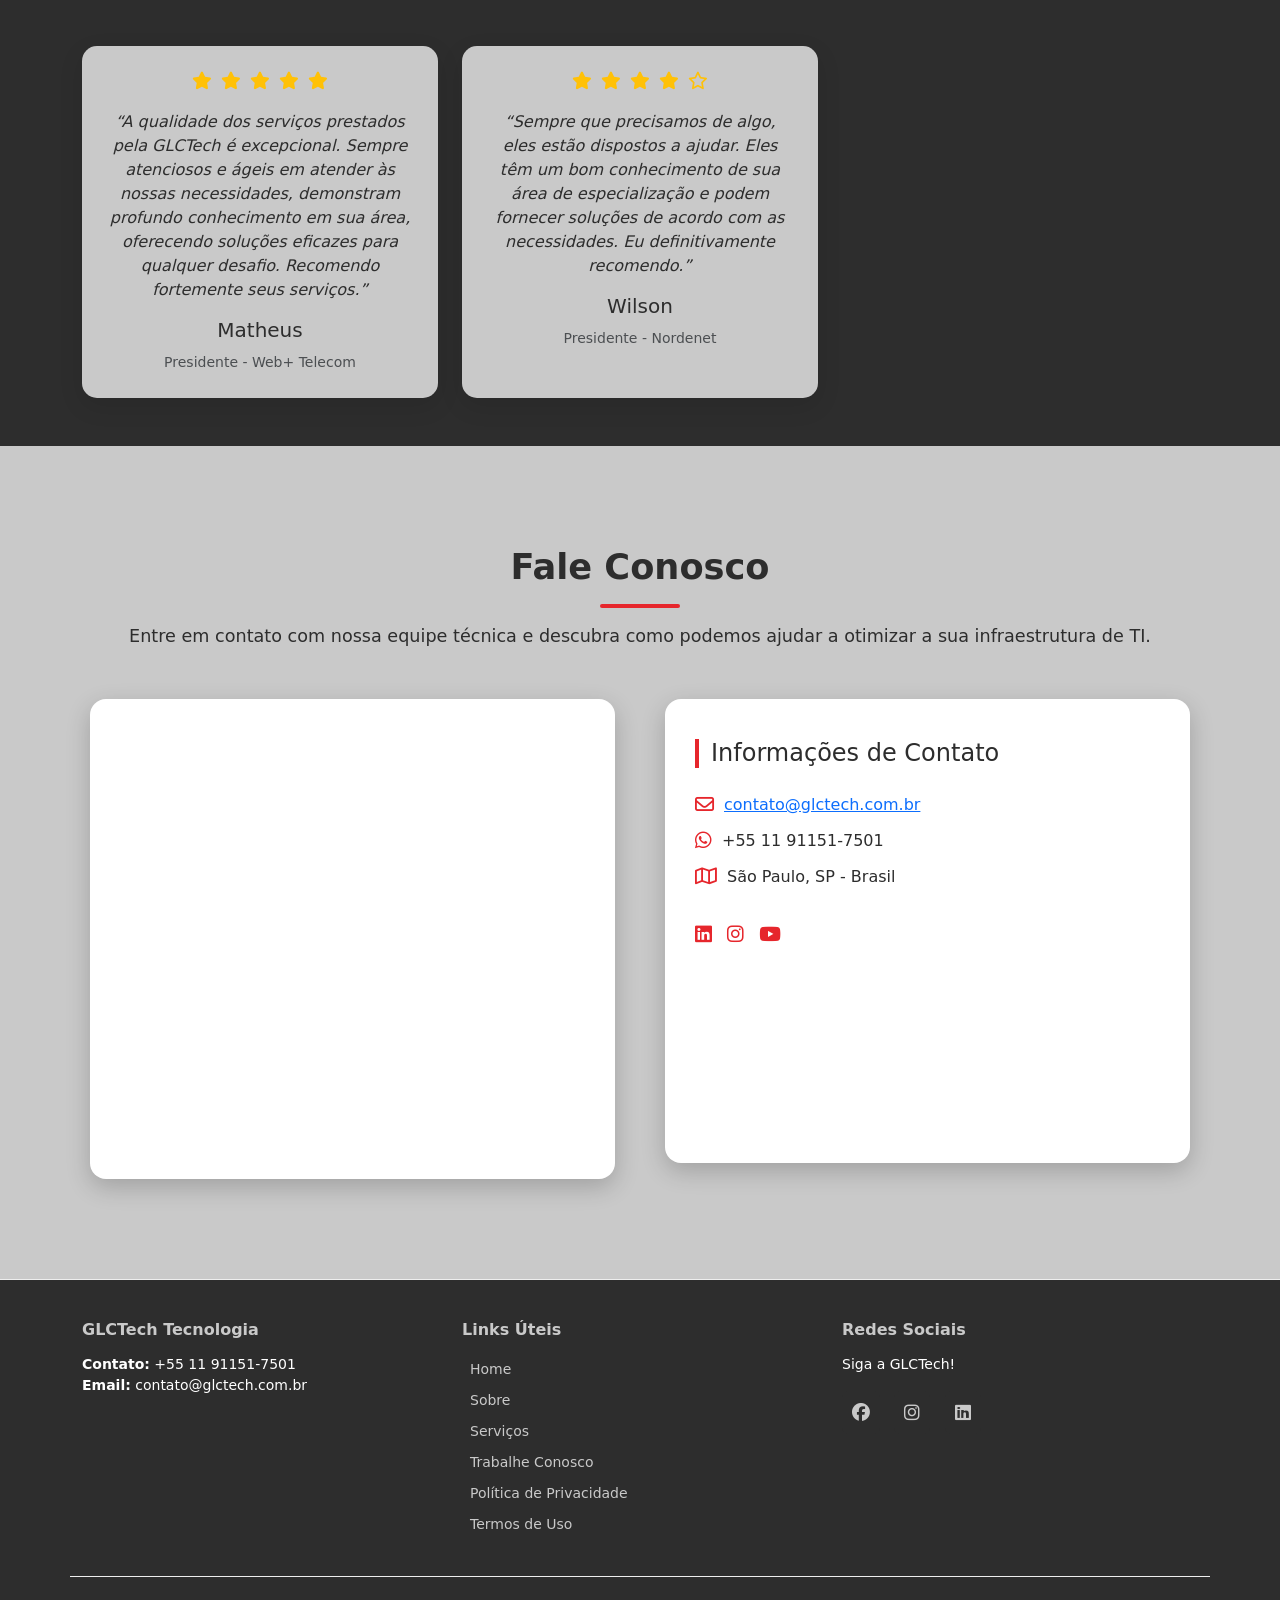
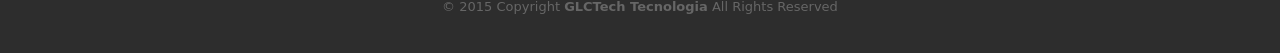
==== commit eb3c0744: "Add files via upload" ====
--- a/index.html
+++ b/index.html
@@ -200,7 +200,7 @@
 
 <!-- ============== TEAM ============-->
 
-<section id="team" class="team py-5" >
+<section id="team" class="team py-5" hidden>
   <div class="container">
     <h2 class="section-title text-center">Nosso Time</h2>
     <p class="section-subtitle text-center">Liderança e especialistas que impulsionam a GLC Tech</p>
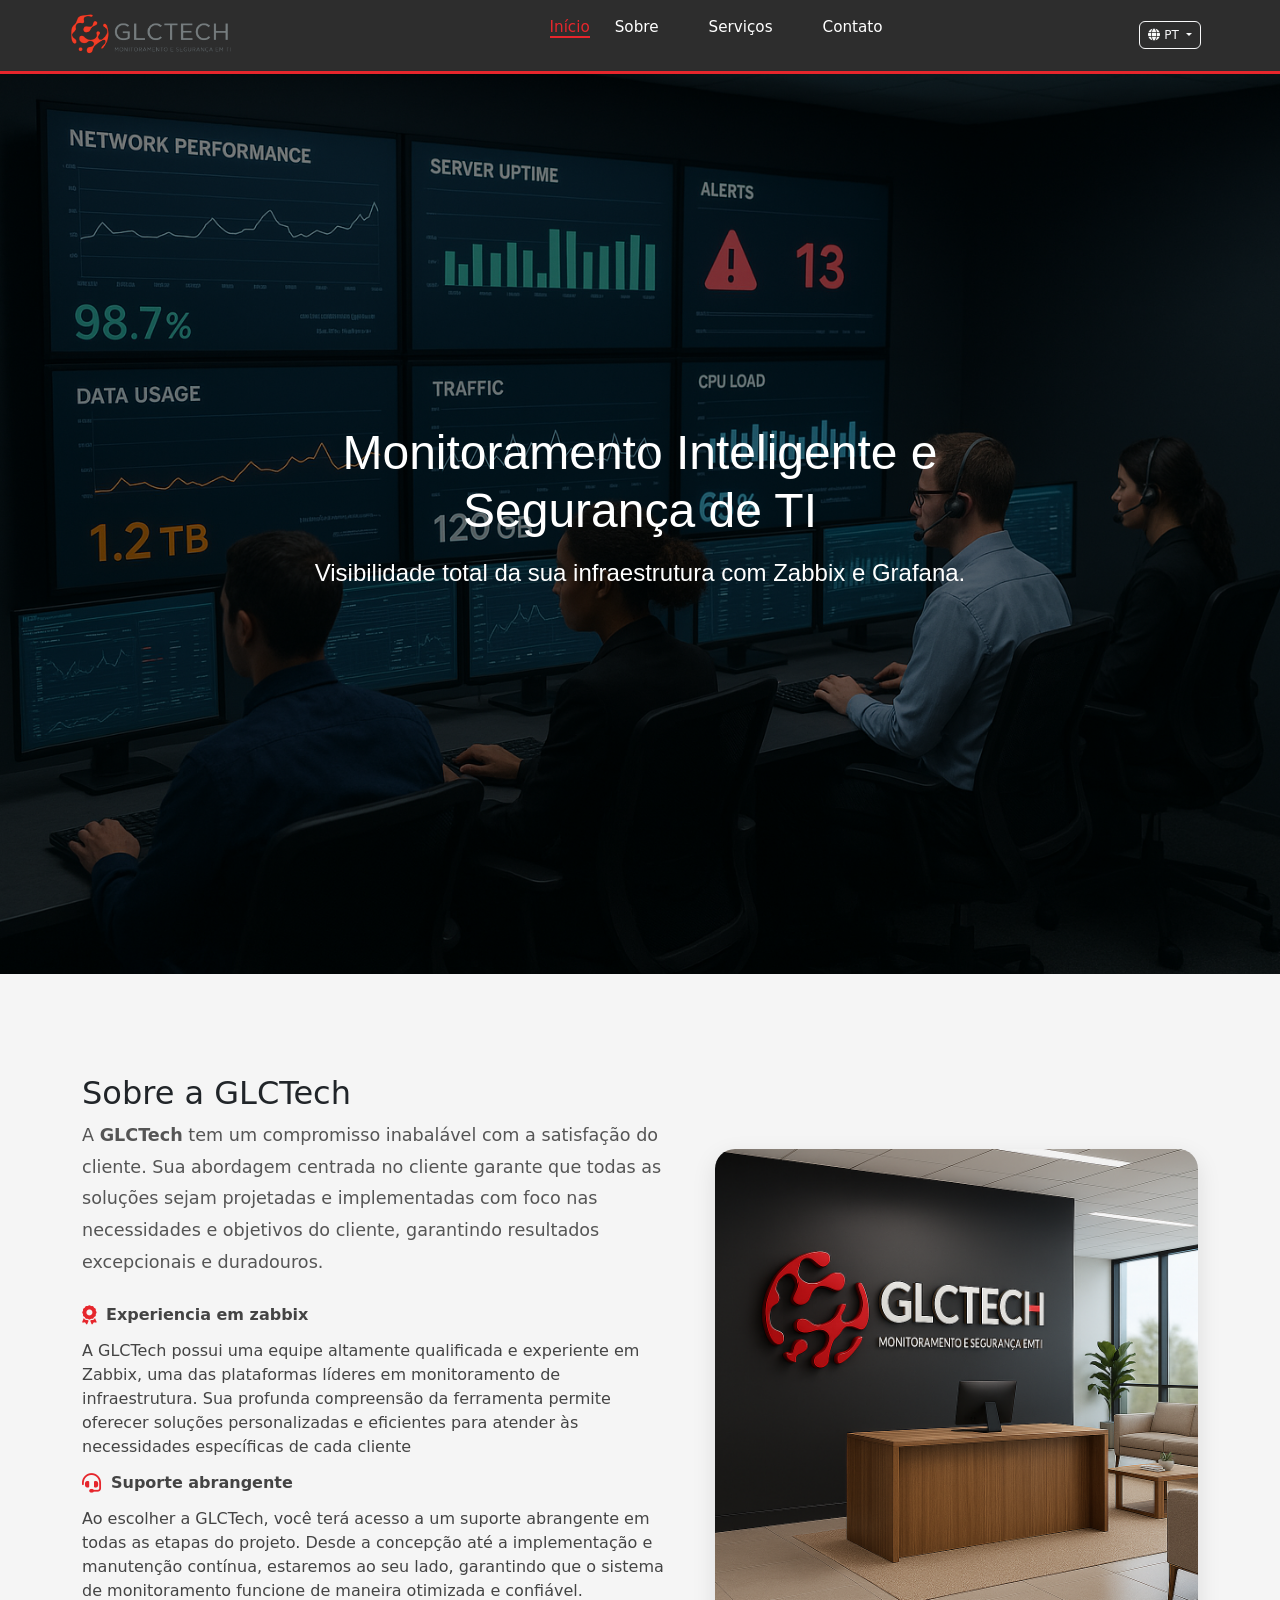
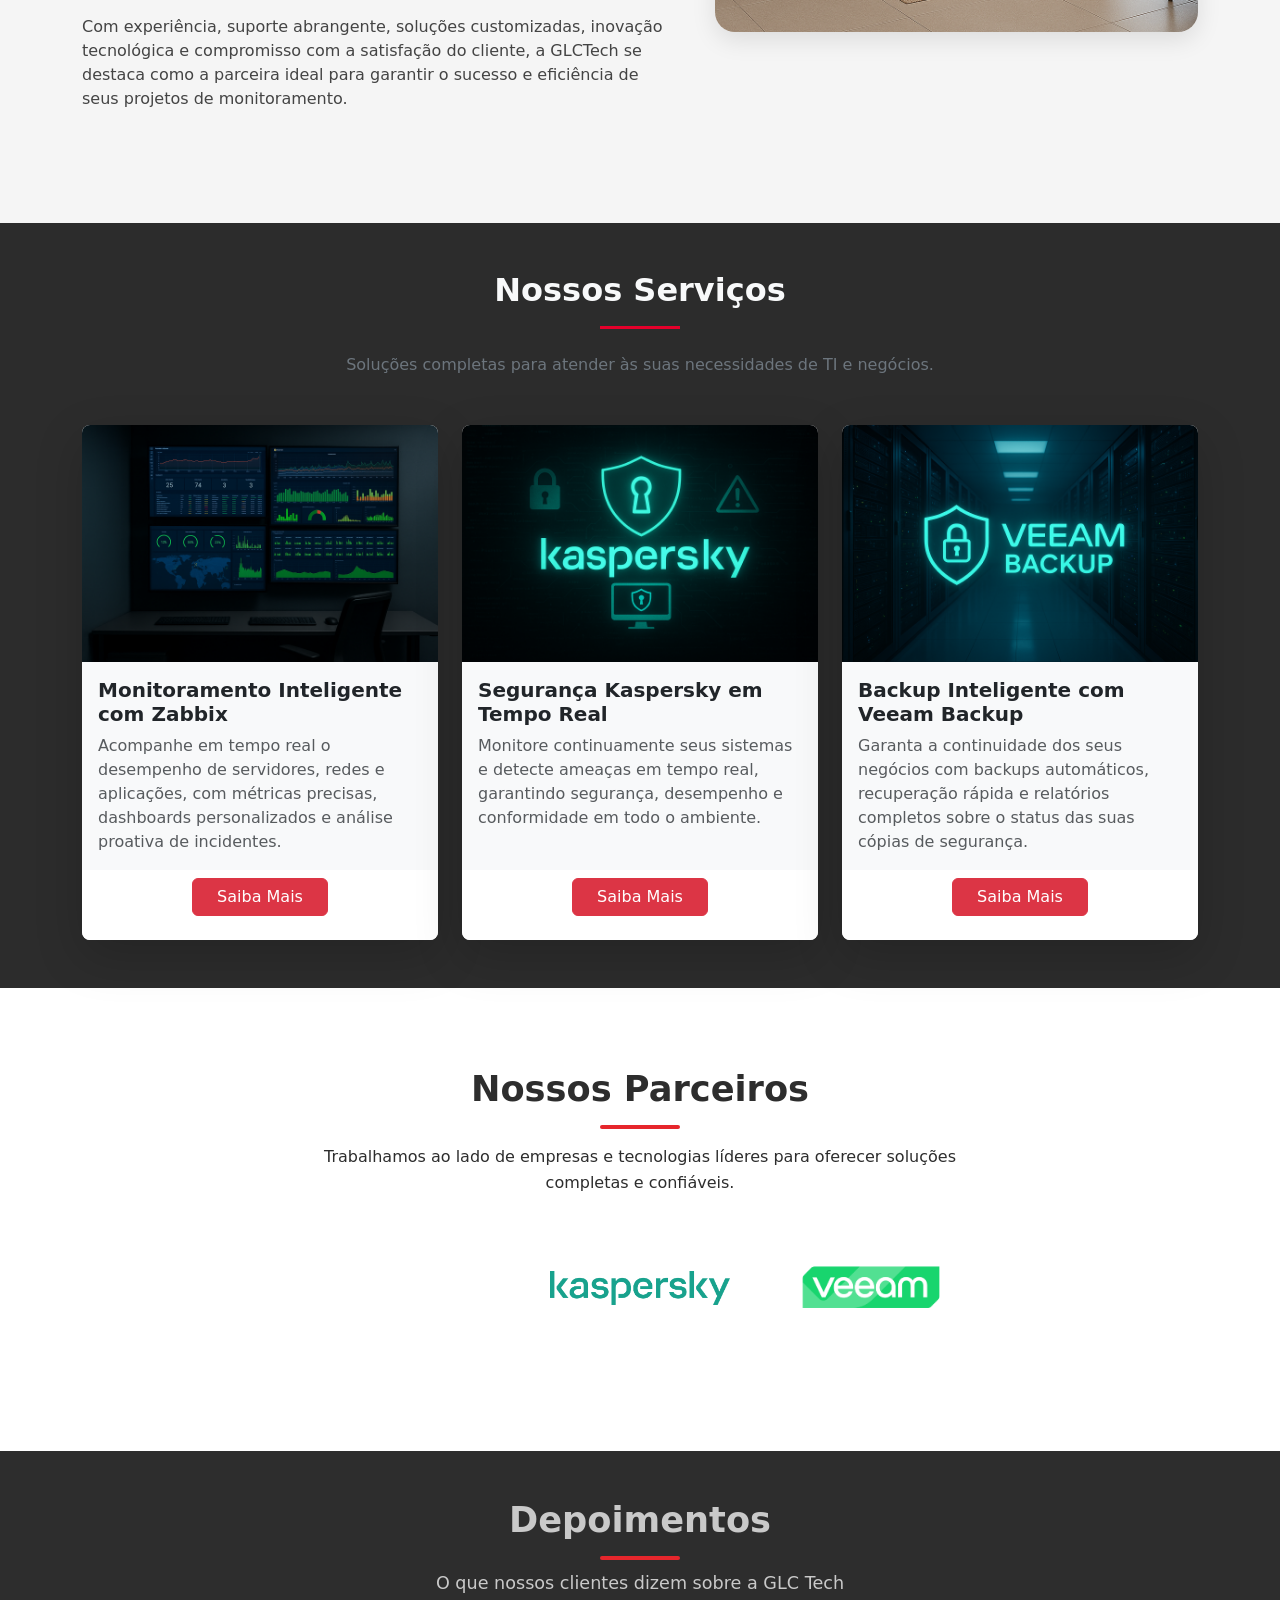
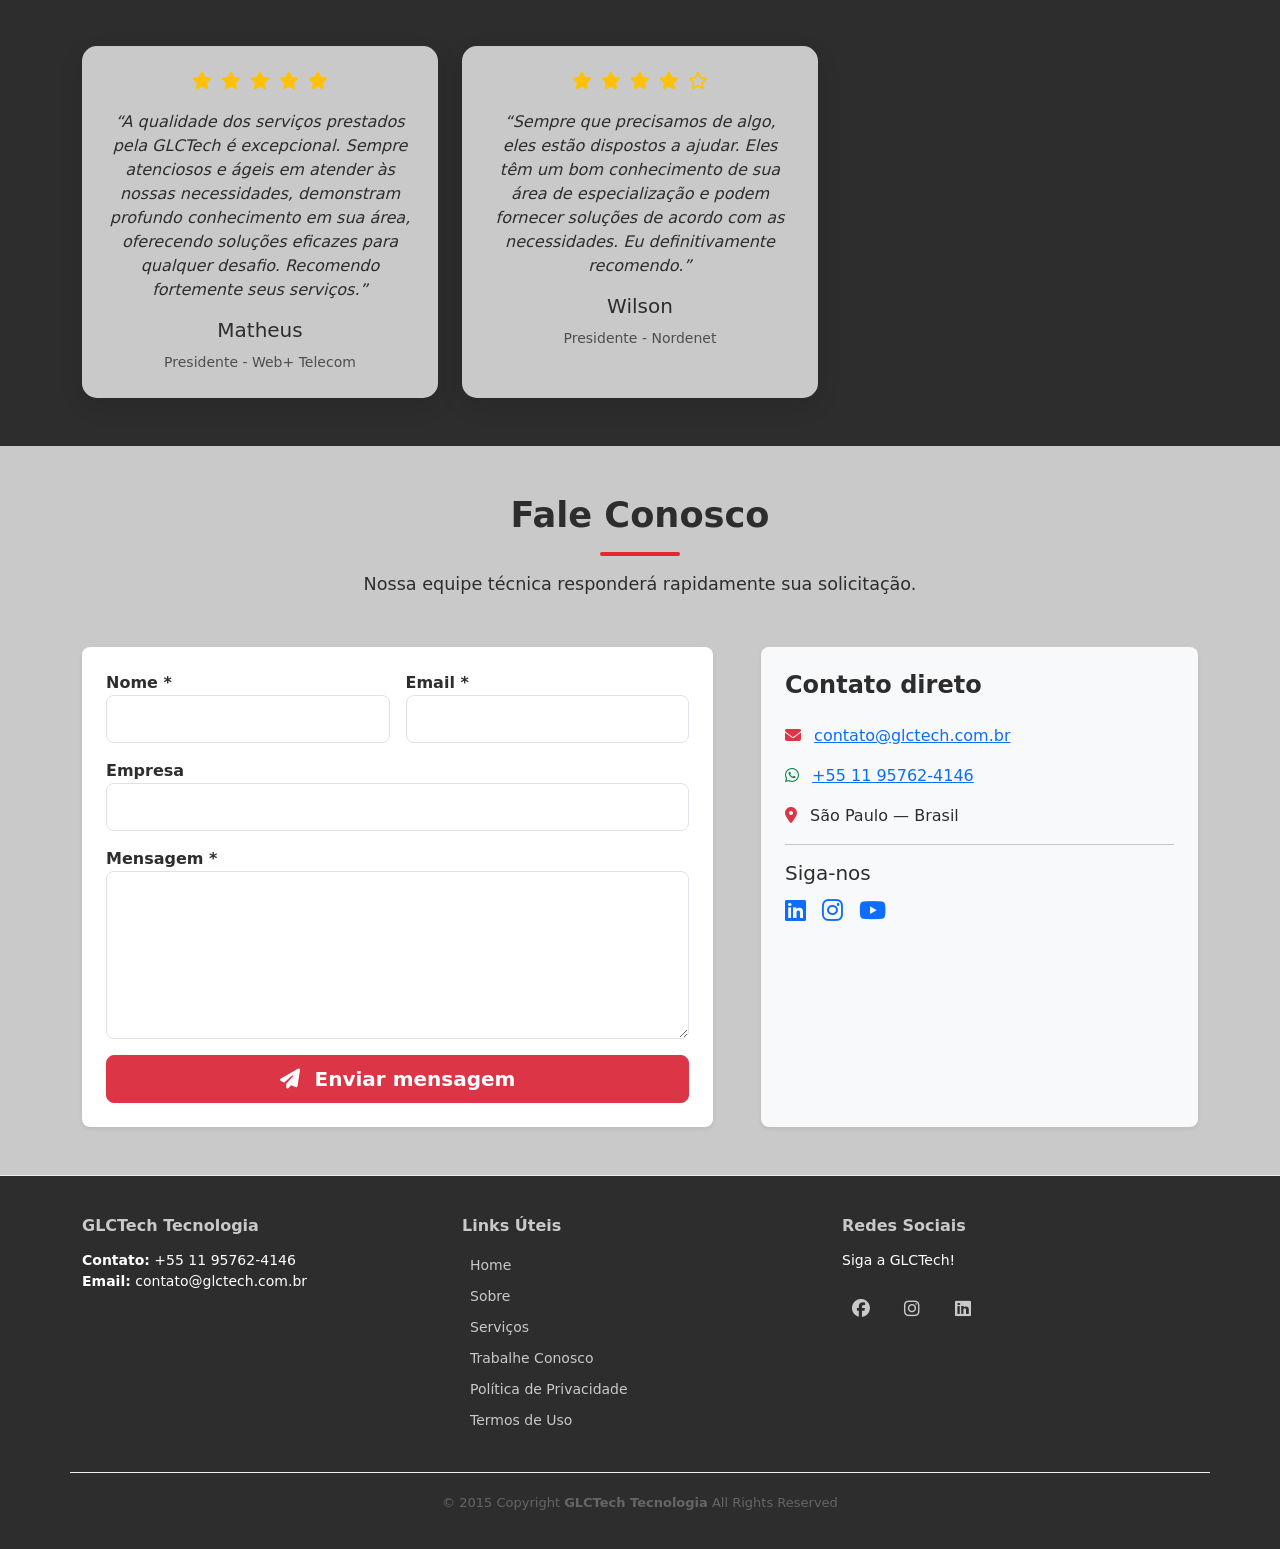
==== commit b4ac0697: "Add files via upload" ====
--- a/index.html
+++ b/index.html
@@ -5,11 +5,11 @@
   <meta name="viewport" content="width=device-width, initial-scale=1" />
   <title>GLCTech Monitoramento e Segurança em TI</title>
   <link rel="stylesheet" href="./css/main.css" />
+  <link rel="stylesheet" href="./css/glc-ui.css" />
+  <link href="https://cdn.jsdelivr.net/npm/bootstrap@5.3.0/dist/css/bootstrap.min.css" rel="stylesheet">
   <link rel="icon" href="./assets/logo/favicon.png" type="image/png" />
   <link rel="stylesheet" href="https://cdnjs.cloudflare.com/ajax/libs/font-awesome/6.5.0/css/all.min.css" />
   <link href="https://cdn.jsdelivr.net/npm/bootstrap@5.3.0/dist/css/bootstrap.min.css" rel="stylesheet">
-  <link rel="stylesheet" href="https://cdnjs.cloudflare.com/ajax/libs/font-awesome/6.5.0/css/all.min.css">
-  <meta name="viewport" content="width=device-width, initial-scale=1.0">
   <script defer src="./scripts/script.js"></script>
   <script src="https://cdn.jsdelivr.net/npm/bootstrap@5.3.0/dist/js/bootstrap.bundle.min.js"></script>
 
@@ -34,22 +34,15 @@
 
 
 <!-- BOTÃO MENU HAMBÚRGUER -->
-<button class="menu-toggle" aria-label="Abrir menu">
+<button class="menu-toggle" aria-label="Abrir menu" aria-expanded="false">
   <span></span>
   <span></span>
   <span></span>
 </button>
 
-    <!-- ======== MENU ========= -->
-    <button class="menu-toggle" aria-label="Abrir menu">
-  <span></span>
-  <span></span>
-  <span></span>
-</button>
-
-    <nav class="nav">
+    <nav class="nav" role="navigation">
       <ul>
-        <li><a href="#">Início</a></li>
+        <li><a href="#hero">Início</a></li>
         <li><a href="#about">Sobre</a></li>
         <li><a href="#team" hidden>Nosso Time</a></li>
         <li><a href="#services">Serviços</a></li>
@@ -81,7 +74,7 @@
         <div class="hero-content">
           <h1>Monitoramento Inteligente e Segurança de TI</h1>
           <p>Visibilidade total da sua infraestrutura com Zabbix e Grafana.</p>
-          <a href="#contact" class="btn" hidden>Entre em Contato</a>
+          <a href="#contact" class="glc-btn" hidden>Entre em Contato</a>
         </div>
       </article>
       <article class="slide" style="background-image: url('images/slide2.jpg');" aria-hidden="true">
@@ -89,7 +82,7 @@
         <div class="hero-content">
           <h1>Alertas em Tempo Real</h1>
           <p>Receba notificações imediatas sobre problemas críticos.</p>
-          <a href="#contact" class="btn">Saiba Mais</a>
+          <a href="#contact" class="glc-btn">Saiba Mais</a>
         </div>
       </article>
       <article class="slide" style="background-image: url('images/slide3.jpg');" aria-hidden="true">
@@ -97,7 +90,7 @@
         <div class="hero-content">
           <h1>Relatórios Detalhados</h1>
           <p>Analise o desempenho da sua TI com gráficos claros e completos.</p>
-          <a href="#services" class="btn">Veja Nossos Serviços</a>
+          <a href="#services" class="glc-btn">Veja Nossos Serviços</a>
         </div>
       </article>
       <button class="prev" aria-label="Slide anterior" hidden>&#10094;</button>
@@ -124,7 +117,7 @@
           </ul>
         </article>
         <figure class="about-image" data-aos="fade-left">
-          <img src="./assets/hero/escritorio.png"Equipe GLCTech monitorando sistemas" />
+          <img src="./assets/hero/escritorio.png" alt="Equipe GLCTech monitorando sistemas" />
           <figcaption></figcaption>
         </figure>
       </div>
@@ -505,57 +498,229 @@
 
      <!-- ======= CONTACT ======= -->
 
-    <section id="contact" class="contact" aria-labelledby="contact-title">
-      <div class="container">
-        <h2 id="contact-title" class="section-title">Fale Conosco</h2>
-        <p class="section-subtitle">Entre em contato com nossa equipe técnica e descubra como podemos ajudar a otimizar a sua infraestrutura de TI.</p>
-        <div class="contact-grid">
-          <form class="contact-form" aria-label="Formulário de contato">
-            <script src="https://js.hsforms.net/forms/embed/50295618.js" defer></script>
-            <div class="hs-form-frame" data-region="na1" data-form-id="f978a146-9f87-4953-95b5-b3caadb49530" data-portal-id="50295618"></div>
-          </form>
-          <address class="contact-info" aria-label="Informações de contato">
-            <h3>Informações de Contato</h3>
-            <ul>
-              <li><i class="fa-regular fa-envelope"></i> <a href="mailto:contato@glctech.com.br">contato@glctech.com.br</a></li>
-              <li><i class="fa-brands fa-whatsapp"></i> +55 11 91151-7501</li>
-              <li><i class="fa-regular fa-map"></i></i> São Paulo, SP - Brasil</li>
-            </ul>
-            <div class="socials" role="list">
-              <a href="#" aria-label="LinkedIn" role="listitem"><i class="fab fa-linkedin"></i></a>
-              <a href="#" aria-label="Instagram" role="listitem"><i class="fab fa-instagram"></i></a>
-              <a href="#" aria-label="YouTube" role="listitem"><i class="fab fa-youtube"></i></a>
-            </div>
-          </address>
-        </div>
-      </div>
-    </section>
-  </main>
-
-
-<!-- ======== SCRIPT MENU HAMBÚRGUER ======== -->
+  <section id="contact" class="contact py-5" aria-labelledby="contact-title">
+
+<style>
+.contact-form {
+  transition: 0.3s;
+}
+
+.contact-form.loading {
+  opacity: 0.6;
+  pointer-events: none;
+}
+
+.contact-success {
+  display: none;
+  background: #e6fff0;
+  border: 1px solid #00c851;
+  color: #006b2d;
+  padding: 20px;
+  border-radius: 8px;
+  text-align: center;
+  animation: fadeIn 0.4s ease;
+}
+
+.contact-success.show {
+  display: block;
+}
+
+.spinner {
+  display: none;
+}
+
+.loading .spinner {
+  display: inline-block;
+}
+
+@keyframes fadeIn {
+  from {opacity:0; transform:translateY(10px);}
+  to {opacity:1; transform:translateY(0);}
+}
+</style>
+
+<div class="container">
+
+<div class="text-center mb-5">
+<h2 id="contact-title" class="section-title">Fale Conosco</h2>
+<p class="section-subtitle">
+Nossa equipe técnica responderá rapidamente sua solicitação.
+</p>
+</div>
+
+<div class="row g-5">
+
+<!-- FORM -->
+<div class="col-lg-7">
+
+<div id="success-message" class="contact-success">
+<i class="fa-solid fa-circle-check fa-2x mb-2"></i><br>
+<strong>Mensagem enviada com sucesso!</strong><br>
+Nossa equipe entrará em contato em breve.
+</div>
+
+<form name="contact"
+      method="POST"
+      data-netlify="true"
+      netlify-honeypot="bot-field"
+      class="contact-form p-4 shadow-sm rounded-3 bg-white"
+      id="contact-form" netlify>
+
+<input type="hidden" name="form-name" value="contact">
+
+<p hidden>
+<label>Não preencha isto: <input name="bot-field"></label>
+</p>
+
+<div class="row g-3">
+
+<div class="col-md-6">
+<label class="fw-semibold">Nome *</label>
+<input type="text"
+       name="name"
+       class="form-control form-control-lg"
+       required>
+</div>
+
+<div class="col-md-6">
+<label class="fw-semibold">Email *</label>
+<input type="email"
+       name="email"
+       class="form-control form-control-lg"
+       required>
+</div>
+
+<div class="col-12">
+<label class="fw-semibold">Empresa</label>
+<input type="text"
+       name="company"
+       class="form-control form-control-lg">
+</div>
+
+<div class="col-12">
+<label class="fw-semibold">Mensagem *</label>
+<textarea name="message"
+          rows="5"
+          class="form-control form-control-lg"
+          required></textarea>
+</div>
+
+<div class="col-12">
+
+<button type="submit"
+        class="btn btn-danger btn-lg w-100 fw-semibold">
+
+<span class="spinner spinner-border spinner-border-sm me-2"></span>
+
+<i class="fa-solid fa-paper-plane me-2"></i>
+
+Enviar mensagem
+
+</button>
+
+</div>
+
+</div>
+
+</form>
+
+</div>
+
+<!-- INFO -->
+<div class="col-lg-5">
+
+<div class="p-4 bg-light rounded-3 shadow-sm h-100">
+
+<h4 class="fw-bold mb-4">Contato direto</h4>
+
+<p>
+<i class="fa-solid fa-envelope text-danger me-2"></i>
+<a href="mailto:contato@glctech.com.br">
+contato@glctech.com.br
+</a>
+</p>
+
+<p>
+<i class="fa-brands fa-whatsapp text-success me-2"></i>
+<a href="https://wa.me/5511957624146" target="_blank">
++55 11 95762-4146
+</a>
+</p>
+
+<p>
+<i class="fa-solid fa-location-dot text-danger me-2"></i>
+São Paulo — Brasil
+</p>
+
+<hr>
+
+<h5>Siga-nos</h5>
+
+<div class="d-flex gap-3 fs-4">
+
+<a href="https://www.linkedin.com/company/glctechtecnologia/" target="_blank">
+<i class="fab fa-linkedin"></i>
+</a>
+
+<a href="https://www.instagram.com/glctechnologia" target="_blank">
+<i class="fab fa-instagram"></i>
+</a>
+
+<a href="#">
+<i class="fab fa-youtube"></i>
+</a>
+
+</div>
+
+</div>
+
+</div>
+
+</div>
+
+</div>
+
 <script>
-  document.addEventListener("DOMContentLoaded", function() {
-    const menuToggle = document.querySelector(".menu-toggle");
-    const nav = document.querySelector(".nav");
-
-    // Garante que ambos os elementos existam antes de aplicar eventos
-    if (menuToggle && nav) {
-      menuToggle.addEventListener("click", () => {
-        menuToggle.classList.toggle("active");
-        nav.classList.toggle("active");
-      });
-
-      // Fecha o menu ao clicar em um link (melhor UX)
-      nav.querySelectorAll("a").forEach(link => {
-        link.addEventListener("click", () => {
-          menuToggle.classList.remove("active");
-          nav.classList.remove("active");
-        });
-      });
-    }
-  });
+const form = document.getElementById("contact-form");
+const success = document.getElementById("success-message");
+
+form.addEventListener("submit", function(e){
+
+e.preventDefault();
+
+form.classList.add("loading");
+
+const data = new FormData(form);
+
+fetch("/", {
+method: "POST",
+body: data
+})
+.then(() => {
+
+form.reset();
+
+form.style.display = "none";
+
+success.classList.add("show");
+
+})
+.catch(() => {
+
+alert("Erro ao enviar. Tente novamente.");
+
+})
+.finally(() => {
+
+form.classList.remove("loading");
+
+});
+
+});
 </script>
+
+</section>
+
 
 
    <!-- ======= FOOTER ======= -->
@@ -566,7 +731,7 @@
       <!-- Coluna 1: Informações -->
       <div class="col-lg-4 col-md-6 footer-info">
         <h4>GLCTech Tecnologia</h4>
-        <p><strong>Contato:</strong> +55 11 91151-7501<br>
+        <p><strong>Contato:</strong> +55 11 95762-4146<br>
         <strong>Email:</strong> contato@glctech.com.br</p>
       </div>
 
